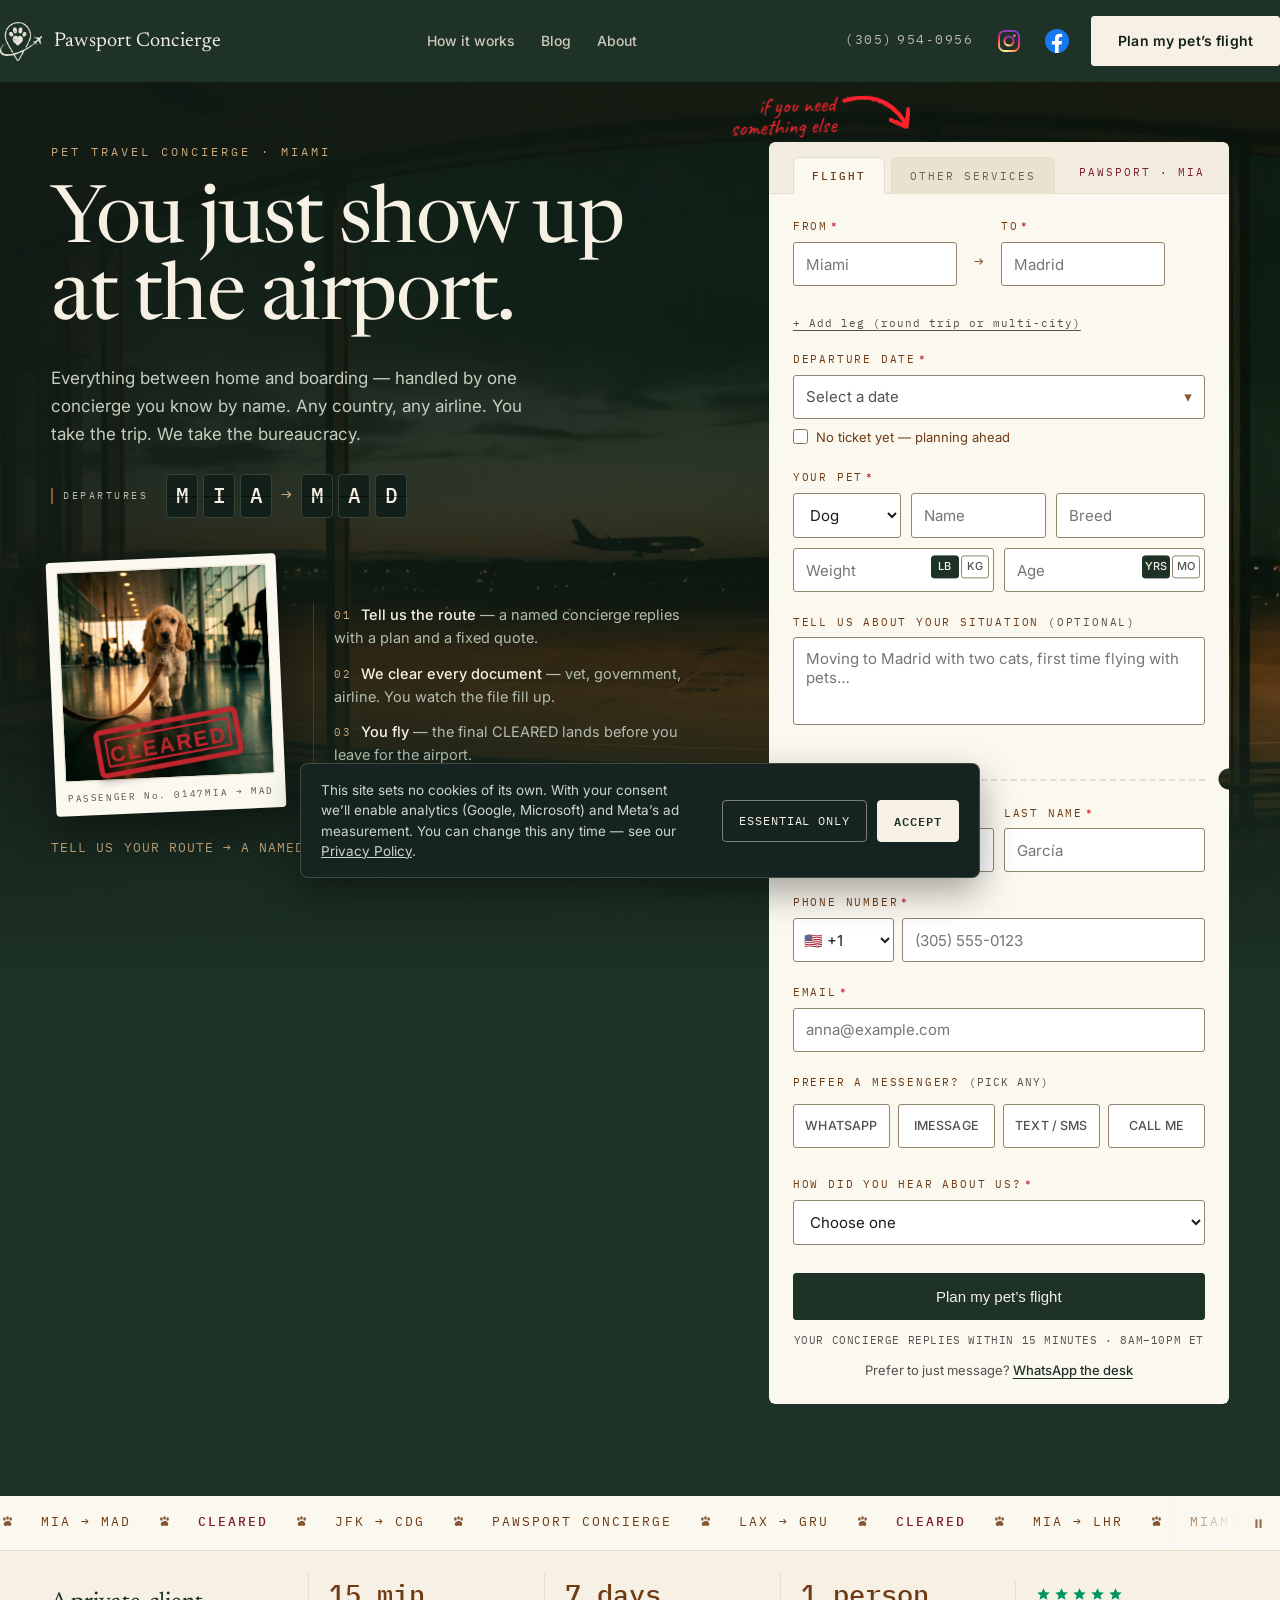
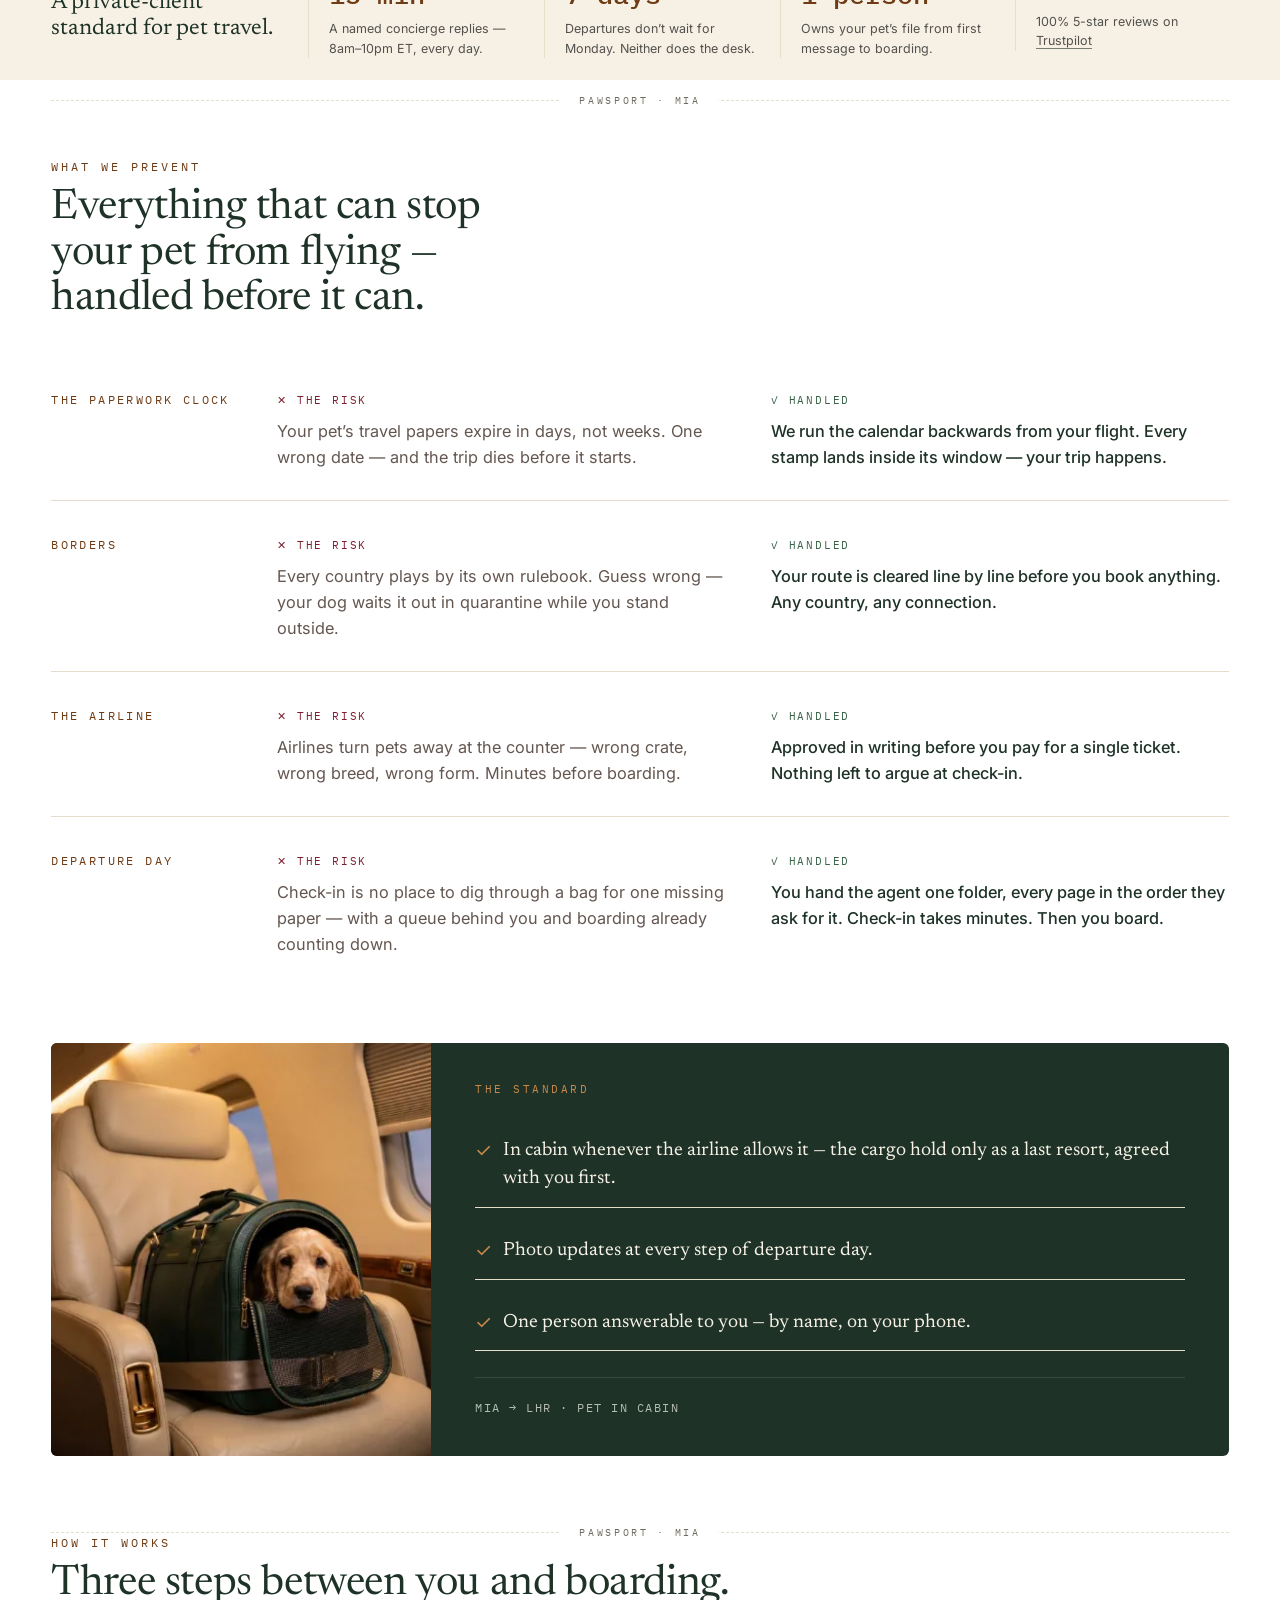
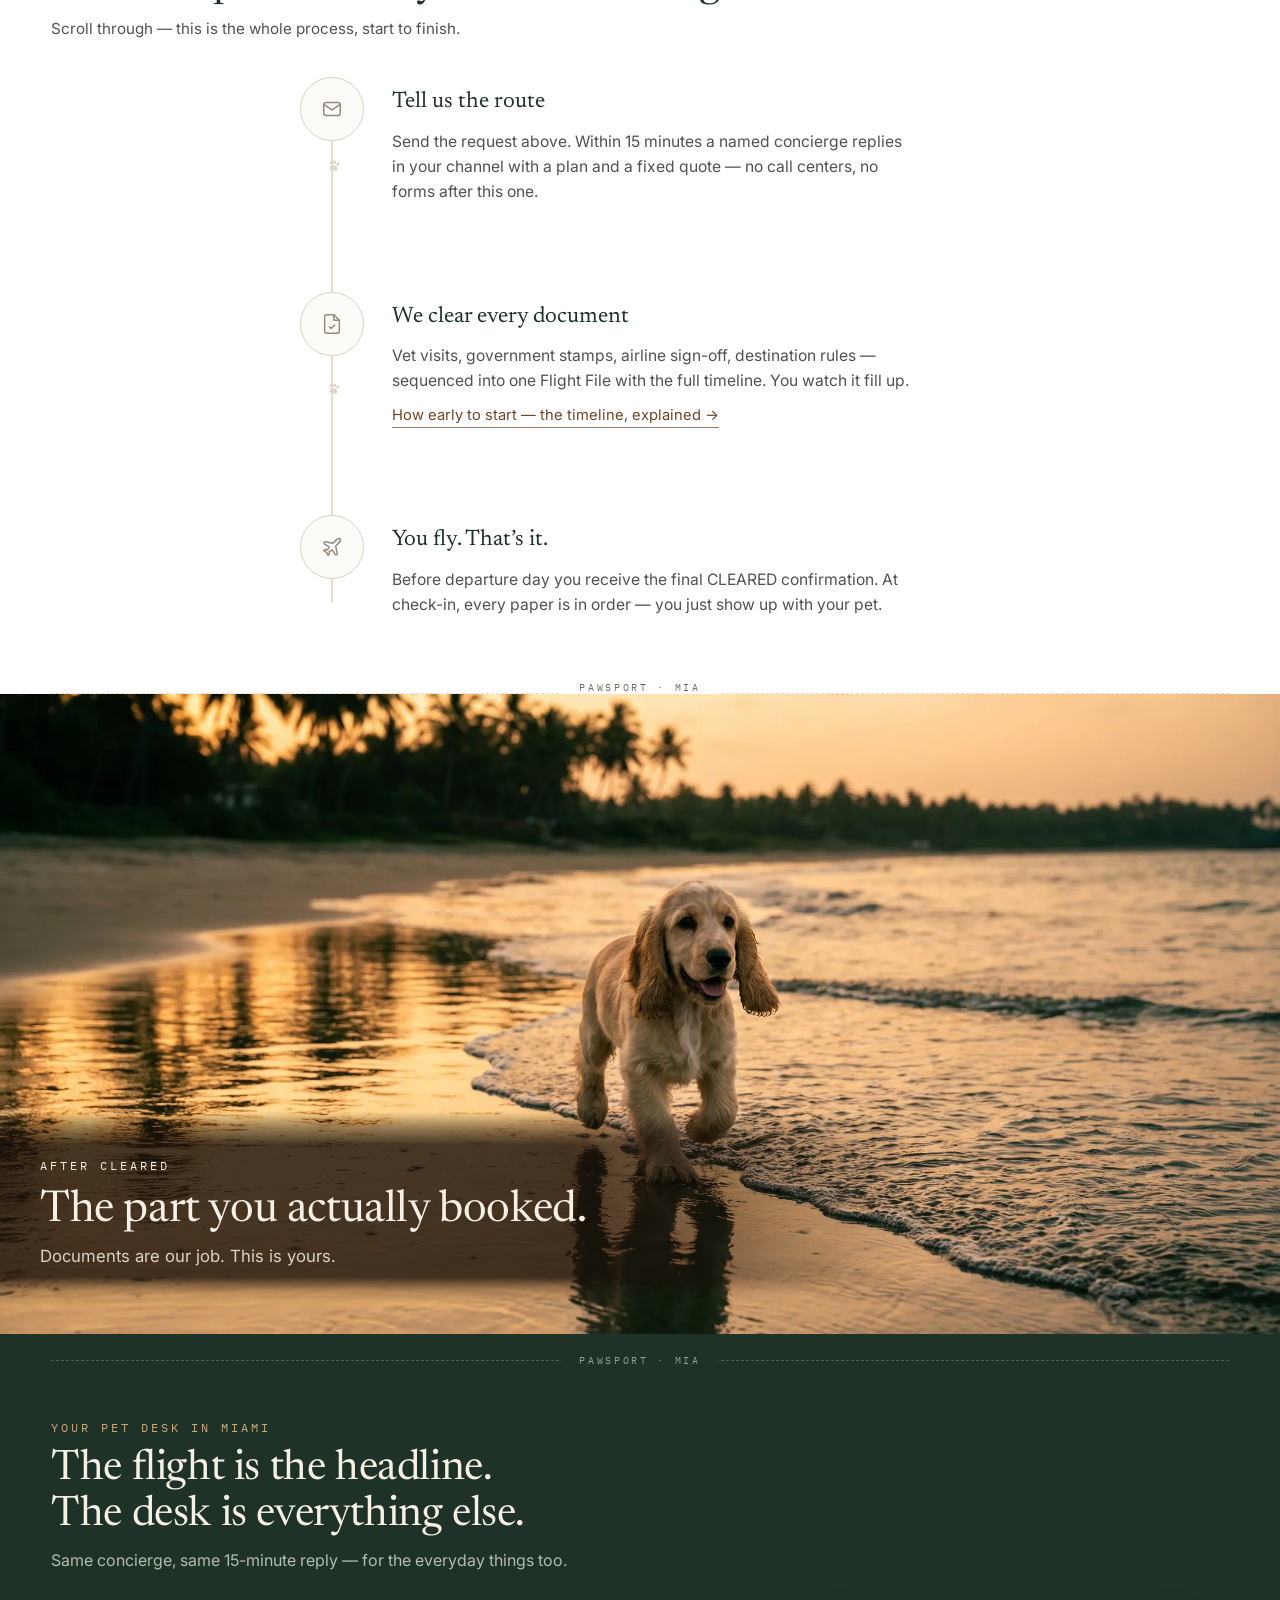
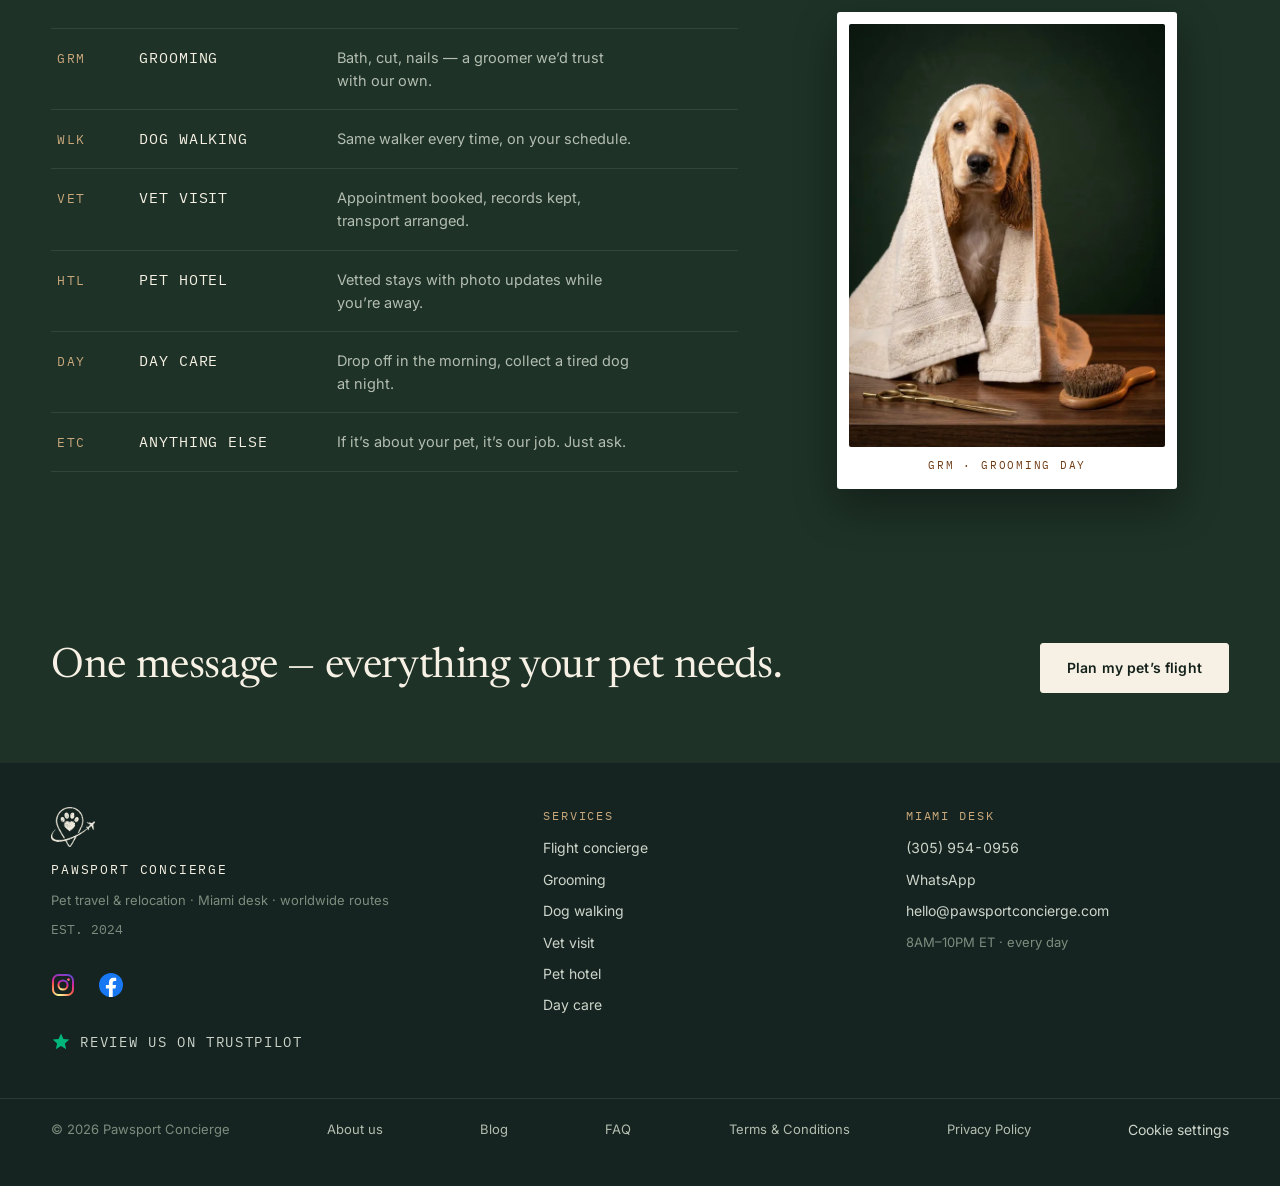
==== index.html @ e2ceda81 "Rename date to departure_date, pet name placeholder Leads v2: split pet fields, phone+country, heard" ====
<!DOCTYPE html>
<html lang="en">
<head>
<meta charset="UTF-8">
<meta name="viewport" content="width=device-width, initial-scale=1.0">
<!-- Рамка браузера под цвет шапки. Единый navy на всех страницах: замер
     показал, что верхняя строка пикселей у всех шести — #1E3227, даже на
     faq и terms с их отдельным CSS. Медиа-вариант для тёмной темы ОС не
     ставим: тёмной темы у сайта нет, страница в обеих одинаковая. -->
<meta name="theme-color" content="#1E3227">
<title>Pet Travel Concierge in Miami — Fly With Your Dog or Cat</title>
<meta name="description" content="Fly with your dog or cat from Miami to any country. Permits, vet papers and airline approval — handled by one named concierge who replies in 15 minutes.">
<link rel="canonical" href="https://www.pawsportconcierge.com/">

<!-- Open Graph / social sharing. Replace og:image with an absolute URL after hosting. -->
<meta property="og:type" content="website">
<meta property="og:url" content="https://www.pawsportconcierge.com/">
<meta property="og:title" content="Pawsport Concierge — You just show up at the airport.">
<meta property="og:description" content="Every document your pet needs to fly, handled by a named concierge. Miami-based, worldwide routes.">
<meta property="og:image" content="https://www.pawsportconcierge.com/assets/media/og-image.jpg">
<meta property="og:image:width" content="1200">
<meta property="og:image:height" content="630">
<meta property="og:image:alt" content="A dog waiting beside a suitcase in an airport terminal.">
<meta name="twitter:card" content="summary_large_image">

<link rel="icon" type="image/png" href="[data-uri]">

<!-- sameAs связывает соцпрофили с брендом для Google. Instagram + Facebook
     (страница создана 17.08, ссылка проверена — отвечает 200). Битую ссылку
     сюда не ставить: Google по sameAs ходит. -->
<script type="application/ld+json">
{
  "@context": "https://schema.org",
  "@type": "LocalBusiness",
  "@id": "https://www.pawsportconcierge.com/#business",
  "name": "Pawsport Concierge",
  "description": "Private pet travel concierge based in Miami. Full door-to-boarding management of pet flights — veterinary paperwork, government stamps, airline approval — plus everyday pet concierge services: grooming, dog walking, vet visits, pet hotel and day care. A named concierge replies within 15 minutes, 8am-10pm ET, every day.",
  "url": "https://www.pawsportconcierge.com",
  "telephone": "+1-305-954-0956",
  "email": "hello@pawsportconcierge.com",
  "address": {"@type": "PostalAddress", "addressLocality": "Miami", "addressRegion": "FL", "addressCountry": "US"},
  "areaServed": "Worldwide",
  "openingHours": "Mo-Su 08:00-22:00",
  "sameAs": ["https://www.instagram.com/pawsportconcierge/", "https://www.facebook.com/profile.php?id=61595442477528"],
  "slogan": "You just show up at the airport.",
  "knowsAbout": ["pet travel", "pet relocation", "flying with a dog", "flying with a cat", "pet health certificates", "airline pet policies", "international pet import rules"],
  "makesOffer": [
    {"@type": "Offer", "itemOffered": {"@type": "Service", "name": "Pet flight concierge", "description": "End-to-end management of a pet's flight: route clearance, veterinary appointments, government paperwork, airline approval in writing, departure-day support."}},
    {"@type": "Offer", "itemOffered": {"@type": "Service", "name": "Pet grooming coordination", "areaServed": "Miami, FL"}},
    {"@type": "Offer", "itemOffered": {"@type": "Service", "name": "Dog walking", "areaServed": "Miami, FL"}},
    {"@type": "Offer", "itemOffered": {"@type": "Service", "name": "Veterinary visit coordination", "areaServed": "Miami, FL"}},
    {"@type": "Offer", "itemOffered": {"@type": "Service", "name": "Pet hotel and day care placement", "areaServed": "Miami, FL"}}
  ]
}
</script>

<!-- Google Tag Manager: paste your container snippet here and set GTM_ID below.
<script>(function(w,d,s,l,i){...})(window,document,'script','dataLayer','GTM-XXXXXXX');</script>
-->
<script>window.dataLayer = window.dataLayer || [];</script>

<!-- LCP главной — фон .hero-bg. Без preload браузер узнаёт о нём только
     после разбора CSS. type="image/webp" гасит preload там, где webp не
     поддерживается: такие браузеры возьмут png/jpg из image-set. -->
<link rel="preload" as="image" type="image/webp"
      href="assets/media/hero-terminal-2600.webp" fetchpriority="high">
<link rel="preconnect" href="https://fonts.googleapis.com">
<link rel="preconnect" href="https://fonts.gstatic.com" crossorigin>
<link href="https://fonts.googleapis.com/css2?family=Newsreader:ital,opsz,wght@0,6..72,300;0,6..72,400;0,6..72,500;1,6..72,400&family=Inter:wght@400;500;600&family=IBM+Plex+Mono:wght@400;500&family=Caveat:wght@600&display=swap" rel="stylesheet">

<style>
:root{
  --navy:#1E3227; --navy-deep:#152420; --cream:#F6F1E4; --paper:#FBF8F0;
  --camel:#8C5A33; --camel-soft:#6F4527; --oxblood:#7D1D2E; --ink:#1C1C1C;
  --muted:#52514E; --line:#E4DECB; --navy-line:#33453B; --ok:#3B6D11;
  /* --line: декоративные разделители. --line-strong: границы контролов, 3.65:1 к белому
     и 3.40:1 к --paper (WCAG 1.4.11). */
  --line-strong:#8F8570;
  /* Trustpilot: фирменный #00B67A даёт на кремовом 2.34:1 — затемнён до 3.52:1 */
  --tp-green:#009262;
  /* фокус: камель на светлом (5.8:1), светлый камель на navy (6.1:1) */
  --focus:#8C5A33; --focus-on-dark:#C9A87C;
  /* высота мобильной панели .sticky-cta — куки-баннер поднимается над ней */
  --sticky-cta-h:70px;
  --serif:'Newsreader',Georgia,serif; --sans:'Inter',system-ui,sans-serif; --mono:'IBM Plex Mono',monospace;
}
*{margin:0;padding:0;box-sizing:border-box}
html{scroll-behavior:smooth}
@media (prefers-reduced-motion:reduce){html{scroll-behavior:auto}}
body{font-family:var(--sans);color:var(--ink);background:var(--cream);font-size:16px;line-height:1.6}
img{max-width:100%}
a{color:inherit}
:focus-visible{outline:2px solid var(--focus);outline-offset:3px;border-radius:2px}
/* на тёмных поверхностях кольцо светлее — иначе камель к navy даёт 2.3:1 */
header :focus-visible,.hero :focus-visible,.cta-band :focus-visible,.svcdesk :focus-visible,
.arrival-section :focus-visible,footer :focus-visible,.cookies :focus-visible,
.sticky-cta :focus-visible,.wa-float:focus-visible{outline-color:var(--focus-on-dark)}
/* форма лежит на светлой бумаге внутри тёмного hero — возвращаем тёмное кольцо */
.file :focus-visible{outline-color:var(--focus)}

/* skip-link */
.skip{position:absolute;left:-9999px;top:0;z-index:200;background:var(--cream);color:#14211B;
  font-family:var(--mono);font-size:12px;letter-spacing:1.6px;text-transform:uppercase;
  padding:12px 20px;min-height:44px;display:flex;align-items:center;border-radius:0 0 4px 0;text-decoration:none}
.skip:focus{left:0}
.sr-only{position:absolute;width:1px;height:1px;padding:0;margin:-1px;overflow:hidden;clip:rect(0,0,0,0);white-space:nowrap;border:0}
.wrap{max-width:1460px;margin:0 auto;padding:0 clamp(24px,4vw,64px)}
.mono{font-family:var(--mono)}

/* ---------- header ---------- */
header{background:var(--navy);color:var(--cream)}
.nav{display:flex;align-items:center;justify-content:space-between;padding:16px 0;gap:16px}
.brand{display:flex;align-items:center;gap:12px;text-decoration:none}
.brand svg{flex:none}
.brand-name{font-family:var(--serif);font-size:20px;letter-spacing:.2px}
.desk{display:flex;align-items:center;gap:8px;font-family:var(--mono);font-size:10.5px;letter-spacing:1.6px;color:#B3BDB0}
/* два прохода = 4 с: под 5-секундный порог 2.2.2, механизм паузы не нужен */
.desk-dot{width:7px;height:7px;border-radius:50%;background:#7BAE5C;animation:pulse 2s ease-in-out 2 both}
@keyframes pulse{0%,100%{opacity:1}50%{opacity:.35}}
@media (prefers-reduced-motion:reduce){.desk-dot{animation:none}}
.nav-right{display:flex;align-items:center;gap:20px}
.btn{display:inline-block;font-family:var(--sans);font-weight:600;font-size:14px;letter-spacing:.01em;padding:13px 26px;border-radius:3px;border:1px solid var(--cream);color:#14211B;background:var(--cream);text-decoration:none;cursor:pointer;transition:background .18s,color .18s,transform .18s}
/* одно правило на состояние: раньше вторая декларация затирала первую и ghost-кнопка
   на ховере давала тёмный текст на navy ≈1.5:1 */
.btn:hover{background:var(--camel-soft);color:var(--cream);border-color:var(--camel-soft);transform:translateY(-1px)}
.btn-ghost{background:transparent;color:var(--cream);border-color:rgba(246,241,228,.4)}
.btn-ghost:hover{background:var(--cream);color:#14211B;border-color:var(--cream);transform:translateY(-1px)}

/* ---------- hero ---------- */
.hero{background:var(--navy);color:var(--cream);padding:60px 0 92px;position:relative;overflow:hidden}
.hero-grid{display:grid;grid-template-columns:1fr 460px;gap:60px;align-items:start}

/* ---- подложка hero ----
   Фото вынесено в отдельный абсолютный слой, высота которого берётся от ВЬЮПОРТА,
   а не от высоты секции. Пока форма растёт (новый отрезок маршрута, сообщения об
   ошибках), высота .hero меняется — но .hero-bg не меняется, поэтому cover
   пересчитывать нечего и кадр фото стоит намертво.
   background-attachment:fixed сознательно НЕ используем: iOS его игнорирует и
   рвёт cover. Здесь обычный слой в потоке прокрутки — ведёт себя как раньше.
   svh (малый вьюпорт) вместо vh: на iOS высота не скачет при показе/скрытии
   адресной строки. Старым браузерам достаётся vh — тоже не зависит от контента.
   Низ растворяется маской в navy, поэтому «лишняя» высота секции незаметна. */
.hero-bg{
  position:absolute;top:0;left:0;right:0;
  height:100vh;
  height:100svh;
  background:linear-gradient(100deg, rgba(17,28,22,.93) 0%, rgba(17,28,22,.72) 46%, rgba(17,28,22,.42) 100%),
             url("assets/media/hero-terminal.jpg") center 62%/cover no-repeat;
  /* WebP тем, кто умеет: 80 KB против 286 KB. Объявлено отдельным
     background-image ПОСЛЕ шорткода — при незнакомом image-set падает
     только эта строка, фон остаётся. */
  background-image:linear-gradient(100deg, rgba(17,28,22,.93) 0%, rgba(17,28,22,.72) 46%, rgba(17,28,22,.42) 100%),
             image-set(url("assets/media/hero-terminal-2600.webp") type("image/webp"),
                       url("assets/media/hero-terminal.jpg") type("image/jpeg"));
  -webkit-mask-image:linear-gradient(to bottom,#000 64%,transparent 100%);
  mask-image:linear-gradient(to bottom,#000 64%,transparent 100%);
  pointer-events:none;z-index:0}
.hero>.wrap{position:relative;z-index:1}
@media (max-width:640px){
  .hero-bg{background-position:center 30%;
    -webkit-mask-image:linear-gradient(to bottom,#000 55%,transparent 100%);
    mask-image:linear-gradient(to bottom,#000 55%,transparent 100%)}
}

/* камель --camel на navy даёт 2.35:1 — берём светлый камель (6.09:1), WCAG 1.4.3 */
.eyebrow{font-family:var(--mono);font-size:12px;letter-spacing:3px;color:#C9A87C;text-transform:uppercase;margin-bottom:24px}
h1{font-family:var(--serif);font-weight:400;font-size:clamp(46px,6.2vw,84px);line-height:.97;letter-spacing:-1.5px;max-width:13ch}
.hero p.lead{margin-top:24px;font-size:17px;line-height:1.65;color:#C6CEC0;max-width:46ch}
.route-pills{margin-top:26px;display:flex;flex-wrap:wrap;gap:8px}
.route-pills span{font-family:var(--mono);font-size:11.5px;letter-spacing:1px;color:#B3BDB0;border:1px solid var(--navy-line);border-radius:999px;padding:7px 14px}
.hero-lower{margin-top:40px;display:grid;grid-template-columns:230px 1fr;gap:32px;align-items:center}
.hero-points{display:flex;flex-direction:column;gap:12px;border-left:1px solid var(--navy-line);padding-left:20px}
.hero-points div{font-size:14.5px;color:#B3BDB0}
.hero-points strong{color:var(--cream);font-weight:500}
.passport{background:var(--paper);border-radius:4px;padding:10px 10px 0;transform:rotate(-2.5deg);box-shadow:0 18px 44px rgba(0,0,0,.4);position:relative;width:230px}
.passport img:not(.mini-stamp){display:block;width:100%;height:210px;object-fit:cover;border-radius:2px;border:1px solid var(--line)}
.passport .mini-stamp{border:none;background:none}
.passport figcaption{font-family:var(--mono);font-size:9.5px;letter-spacing:1.6px;color:var(--muted);padding:9px 2px 10px;display:flex;justify-content:space-between}
.passport .mini-stamp{position:absolute;top:-22px;right:-22px;transform:rotate(10deg);width:84px;height:84px}
.hero-stamp{position:absolute;left:-60px;bottom:-90px;opacity:.07;pointer-events:none}

/* ---------- flight file form ---------- */
.file{background:var(--paper);color:var(--ink);border-radius:6px;box-shadow:0 24px 60px rgba(0,0,0,.35);position:relative}
.file-head{display:flex;justify-content:space-between;align-items:center;padding:16px 24px;border-bottom:1px solid var(--line)}
.file-head span{font-family:var(--mono);font-size:11px;letter-spacing:2px;color:#6E3B14}
.file-head b{font-family:var(--mono);font-size:11px;letter-spacing:2px;color:var(--oxblood);font-weight:500}
.file-body{padding:24px}
.perf{border-top:2px dashed var(--line);position:relative;margin:0 24px}
label,.field-label{display:block;font-family:var(--mono);font-size:10.5px;letter-spacing:1.8px;color:#6E3B14;text-transform:uppercase;margin-bottom:6px}
#channel-label{margin-bottom:calc(6px + 0.2cm)}
/* 22px — постоянный жёлоб под полем под абсолютно спозиционированный .err-msg
   (12px/1.3 + 3px отступ ≈ 19px). Резервируется один раз при загрузке. */
.field{margin-bottom:22px;position:relative}
input[type=text],input[type=tel],input[type=email],input[type=date],select,textarea{
  width:100%;font-family:var(--sans);font-size:15px;color:var(--ink);
  padding:11px 12px;min-height:44px;border:1px solid var(--line-strong);border-radius:3px;background:#fff;transition:border-color .15s}
input:focus,select:focus,textarea:focus{border-color:var(--camel)}
input:focus-visible,select:focus-visible,textarea:focus-visible{outline:2px solid var(--focus);outline-offset:2px}
textarea{resize:none;height:88px;overflow-y:auto}
.row{display:grid;grid-template-columns:1fr 28px 1fr;gap:8px;align-items:end}
.row .arrow{font-family:var(--mono);text-align:center;padding-bottom:12px;color:var(--camel);font-size:16px}
/* было 1.1fr 1.2fr .8fr: третья ячейка (вес) несёт плитки lb|kg внутри поля,
   ей нужно место под цифры и под целый placeholder «Weight» (замер: test-form-fields.py) */
.row3{display:grid;grid-template-columns:.95fr 1fr 1.15fr;gap:10px}
/* поля отрезка маршрута идут с inline margin:0, поэтому жёлоб под их ошибки
   резервирует сам .leg (padding не ломает align-items:end у кнопки удаления) */
.leg{display:grid;grid-template-columns:1fr auto;gap:8px;align-items:end;padding-bottom:23px}
.leg + .leg{margin-top:0}
.remove-leg{background:none;border:1px solid var(--line-strong);border-radius:3px;width:32px;height:41px;cursor:pointer;color:var(--muted);font-size:15px;line-height:1}
.remove-leg:hover{border-color:var(--oxblood);color:var(--oxblood)}
.leg:first-child .remove-leg{visibility:hidden}
.add-leg{display:inline-block;margin-top:0;font-family:var(--mono);font-size:11px;letter-spacing:1px;color:var(--muted);background:none;border:none;cursor:pointer;padding:0;text-decoration:underline;text-underline-offset:3px}
.add-leg:hover{color:var(--navy)}
.date-btn{width:100%;text-align:left;font-family:var(--sans);font-size:15px;color:var(--muted);padding:11px 12px;min-height:44px;border:1px solid var(--line-strong);border-radius:3px;background:#fff;cursor:pointer;position:relative;transition:border-color .15s}
.date-btn::after{content:"\25BE";position:absolute;right:12px;color:var(--camel)}
.date-btn.set{color:var(--ink)}
.date-btn:hover{border-color:var(--camel)}
.date-btn:focus-visible{border-color:var(--camel);outline:2px solid var(--focus);outline-offset:2px}
.date-btn:disabled{opacity:.5;cursor:default}
.cal{display:none;position:absolute;z-index:20;top:calc(100% + 6px);left:0;width:280px;background:var(--paper);border:1px solid var(--line);border-radius:6px;box-shadow:0 16px 40px rgba(0,0,0,.18);padding:14px}
.cal.open{display:block}
.cal-head{display:flex;justify-content:space-between;align-items:center;margin-bottom:10px}
.cal-title{font-family:var(--serif);font-size:16px;color:var(--navy)}
.cal-nav{background:none;border:1px solid var(--line-strong);border-radius:3px;width:28px;height:28px;cursor:pointer;color:var(--navy);font-size:14px}
.cal-nav:hover{border-color:var(--camel)}
.cal-grid{display:grid;grid-template-columns:repeat(7,1fr);gap:2px;text-align:center}
.cal-dow{font-family:var(--mono);font-size:9px;letter-spacing:1px;color:var(--muted);padding:4px 0}
.cal-day{border:none;background:none;font-family:var(--sans);font-size:13px;color:var(--ink);padding:7px 0;border-radius:3px;cursor:pointer}
.cal-day:hover:not(:disabled){background:var(--cream)}
.cal-day:disabled{color:#C9C2B2;cursor:default}
.cal-day.today{box-shadow:inset 0 0 0 1px var(--camel)}
.cal-day.sel{background:var(--navy);color:var(--cream)}
.check{display:flex;align-items:center;gap:8px;margin-top:8px;font-size:13px;color:var(--muted)}
.check input{width:15px;height:15px;accent-color:var(--navy)}
.channels{display:grid;grid-template-columns:repeat(4,1fr);gap:8px}
.chan{position:relative;display:block;cursor:pointer}
.chan input{position:absolute;opacity:0;width:1px;height:1px}
.chan .tile{border:1px solid var(--line-strong);border-radius:3px;background:#fff;padding:10px 4px;text-align:center;font-size:13px;font-weight:500;transition:border-color .15s,background-color .15s,color .15s;color:var(--muted)}
.chan:hover .tile{border-color:var(--camel)}
.chan input:checked + .tile{border-color:var(--navy);background:var(--navy);color:var(--cream)}
.chan input:focus-visible + .tile{outline:2px solid var(--focus);outline-offset:2px}
/* ── вес: число, единицы lb|kg — радио-плитки .chan внутри поля справа.
   Плитки 28px + зазор 2px + отступ 5px = 63px; padding-right поля 66px,
   чтобы placeholder «Weight» (≈52px при 15px Inter) не обрезался. ── */
.unit-field{position:relative}
.unit-field input{padding-right:66px}
.unit-toggle{position:absolute;top:50%;right:5px;transform:translateY(-50%);display:flex;gap:2px}
.unit-toggle .chan .tile{padding:4px 0;width:28px;font-size:11px;line-height:1.2;letter-spacing:0}
/* ── блок «Your pet» — две строки: ≥652px [тип | имя | порода] и [вес | возраст]
   (во вкладке Other services — [город | возраст]); ≤651px порода уходит на свою
   строку: [тип | имя], [порода], [вес | возраст]. Замер: test-form-fields.py ── */
.pet-row{display:grid;gap:10px}
.pet-row-a{grid-template-columns:.8fr 1fr 1.1fr}
.pet-row-b{grid-template-columns:1fr 1fr;margin-top:10px}
@media (max-width:651px){
  .pet-row-a{grid-template-columns:1fr 1fr}
  .pet-row-a .pet-breed{grid-column:1/-1}
}
/* уже 360px ячейка веса (≈124px) не вмещает «Weight» рядом с плитками — отдаём ей больше */
@media (max-width:359px){ .pet-row-b{grid-template-columns:1.1fr .9fr} }
/* ── телефон: своя строка во всю ширину под именем. Селект кода страны
   (флаг + код) компактный — ширину задаёт самая длинная опция («+1 876»),
   padding минимальный; min-width:0 у номера, чтобы грид не раздувался. ── */
.phone-row{display:grid;grid-template-columns:auto minmax(0,1fr);gap:8px}
/* height:44 — min-height у селекта даёт 45px из-за эмодзи-флага, а грид
   растягивает по нему и номер; фиксируем высоту поля */
.phone-row select{width:auto;height:44px;padding-left:6px;padding-right:2px}
.phone-row input{min-width:0}
/* Сообщение об ошибке выводится в жёлоб под полем и НЕ участвует в потоке:
   его появление больше не меняет высоту формы, поэтому кнопка Submit не уезжает
   из-под курсора, hero не растёт и фон hero не перекадрируется. */
/* было inline opacity:.55/.6 — оно роняло подписи до 2.81 и 3.15:1 (нужно 4.5).
   Прозрачность убрана, приглушённость даёт сам --muted (7.48:1 на бумаге). */
.hint-soft{color:var(--muted)}
.err-msg{position:absolute;top:100%;left:0;right:0;margin-top:3px;display:none;
  font-family:var(--sans);font-size:12px;line-height:1.3;color:var(--oxblood);
  text-transform:none;letter-spacing:0}
.field.has-error .err-msg{display:block}
.field.has-error input,.field.has-error select,.field.has-error textarea{border-color:var(--oxblood)}
.submit{width:100%;margin-top:6px;background:var(--navy);border:1px solid var(--navy);color:var(--cream);font-size:15px;font-weight:500;padding:14px;border-radius:3px;cursor:pointer;transition:background .15s}
.submit:hover{background:var(--navy-deep)}
.submit:disabled{opacity:.7;cursor:wait}
/* ── reduced-motion для кнопок ────────────────────────────────────────────
   Инлайновая копия .btn в v4 своего правила никогда не имела (в pages.css оно
   было, здесь нет), у .submit его не было нигде. Обе поднимаются на 1px на
   ховере — движение реальное.
   БЛОК ДОЛЖЕН СТОЯТЬ ЗДЕСЬ, ПОСЛЕ .submit. Сначала я поставил его рядом с .btn
   (строка ~124) — и .submit{transition:.15s}, объявленная ниже, перебила его
   по порядку при равной специфичности: замер показал 0.15s вместо 0s. */
@media(prefers-reduced-motion:reduce){
  .btn,.submit{transition:none}
  .btn:hover,.btn-ghost:hover,.submit:hover{transform:none}}
.promise{margin-top:12px;text-align:center;font-family:var(--mono);font-size:11px;letter-spacing:.6px;color:var(--muted)}
.alt-channel{margin-top:10px;text-align:center;font-size:13px;color:var(--muted)}
.alt-channel a{color:var(--navy);font-weight:500;text-decoration:underline;text-underline-offset:3px}
.form-fail{display:none;margin-top:12px;padding:12px;border:1px solid var(--oxblood);border-radius:3px;font-size:13px;color:var(--oxblood);background:#fff}

/* cleared overlay + receipt */
.cleared{position:absolute;inset:0;background:rgba(251,248,242,.97);border-radius:6px;display:none;flex-direction:column;align-items:center;justify-content:center;text-align:center;padding:28px;z-index:5;overflow:auto}
.cleared.show{display:flex}
.stamp-cleared{transform:rotate(-8deg);border:3px solid var(--oxblood);color:var(--oxblood);font-family:var(--mono);font-weight:500;font-size:24px;letter-spacing:6px;padding:9px 24px;margin-bottom:20px;animation:slam .35s cubic-bezier(.2,1.6,.4,1)}
@keyframes slam{0%{transform:rotate(-8deg) scale(2.4);opacity:0}100%{transform:rotate(-8deg) scale(1);opacity:1}}
@media (prefers-reduced-motion:reduce){.stamp-cleared{animation:none}}
.cleared h3{font-family:var(--serif);font-weight:400;font-size:23px;color:var(--navy);margin-bottom:14px}
.receipt{width:100%;max-width:340px;text-align:left;border-top:1px solid var(--line);margin-bottom:14px}
.receipt div{display:flex;justify-content:space-between;gap:14px;padding:8px 0;border-bottom:1px solid var(--line);font-size:13px}
.receipt span{font-family:var(--mono);font-size:10.5px;letter-spacing:1.2px;color:var(--muted);text-transform:uppercase;padding-top:2px}
.receipt b{font-weight:500;color:var(--navy);text-align:right;max-width:60%}
.cleared p{font-size:13px;color:var(--muted);max-width:36ch}

/* ---------- trust strip ---------- */
.trust{border-bottom:1px solid var(--line);padding:22px 0;background:var(--cream)}
.trust-grid{display:grid;grid-template-columns:1.1fr repeat(4,1fr);gap:22px;align-items:center}
.trust-intro{font-family:var(--serif);font-size:23px;line-height:1.1;color:var(--navy)}
.trust-item{padding-left:20px;border-left:1px solid var(--line);font-size:12.5px;line-height:1.55;color:var(--muted)}
.trust-item strong{display:block;color:var(--navy);font-size:13.5px;font-weight:500;margin-bottom:3px}
/* ── TRUSTPILOT · пятый элемент полосы доверия ────────────────────────────
   Показываем ФАКТ (все отзывы пятизвёздочные), а не TrustScore: на выборке
   в 5 отзывов он сглажен до 4.1, и цифра сработала бы против нас.
   Зелёный НЕ фирменный #00B67A: на кремовом он даёт 2.34:1 при норме 3:1
   для графики (WCAG 1.4.11). --tp-green — тот же тон (H 160°, S 100%),
   яркость 80% от фирменной: 3.52:1 на кремовом, 3.97:1 на белом.
   Виджеты и скрипты Trustpilot по-прежнему не подключаем — звезда инлайн. */
.tp-trust{text-decoration:none;color:var(--muted);transition:color .18s}
.trust-item.tp-trust .tp-trust-stars{display:flex;align-items:center;gap:3px;
  height:1.7rem;margin-bottom:4px}
.trust-item.tp-trust .tp-trust-stars svg{width:clamp(15px,1.15vw,17px);
  height:clamp(15px,1.15vw,17px);flex:none;display:block}
.tp-trust .tp-word{border-bottom:1px solid rgba(30,50,39,.6);
  transition:border-color .18s}
.tp-trust:hover{color:var(--navy)}
.tp-trust:hover .tp-word{border-bottom-color:var(--navy)}
.tp-trust:focus-visible{outline:2px solid var(--focus);outline-offset:4px;
  border-radius:3px}
@media(prefers-reduced-motion:reduce){.tp-trust,.tp-trust .tp-word{transition:none}}

/* ---------- sections ---------- */
section{padding:56px 0}
.kicker{font-family:var(--mono);font-size:12px;letter-spacing:3px;color:#6E3B14;text-transform:uppercase}
h2{font-family:var(--serif);font-weight:400;font-size:clamp(30px,3.6vw,42px);color:var(--navy);margin-top:10px;letter-spacing:-.4px;line-height:1.08}
.scope-grid{display:grid;grid-template-columns:1fr 1fr;gap:48px;align-items:start}
.scope ul{list-style:none;margin-top:24px}
.scope li{padding:14px 0;border-bottom:1px solid var(--line);font-size:15px;display:flex;gap:14px}
.scope li b{font-weight:500;color:var(--navy);min-width:180px}
.scope li span{color:var(--muted);font-size:14px}
.quotecard{background:var(--navy);color:var(--cream);border-radius:6px;padding:36px 34px;overflow:hidden}
.quotecard .photo{margin:-36px -34px 26px;height:150px}
.quotecard .photo img{width:100%;height:100%;object-fit:cover;display:block;opacity:.85}
.quotecard p{font-family:var(--serif);font-size:22px;line-height:1.45;font-style:italic}
.quotecard cite{display:block;margin-top:18px;font-family:var(--mono);font-style:normal;font-size:11px;letter-spacing:2px;color:var(--camel)}
.quotecard .route{margin-top:28px;padding-top:22px;border-top:1px solid var(--navy-line);font-family:var(--mono);font-size:12px;letter-spacing:1.5px;color:#B3BDB0}

/* fit section */
.fit{padding-top:0}
.fit-grid{display:grid;grid-template-columns:1fr 1fr;gap:48px;align-items:start}
.fit-copy{margin-top:18px;color:var(--muted);line-height:1.7;max-width:48ch}
.fit-list{border-top:1px solid var(--line)}
.fit-item{padding:20px 0;border-bottom:1px solid var(--line)}
.fit-item strong{display:block;font-family:var(--serif);font-weight:400;font-size:21px;color:var(--navy);margin-bottom:4px}
.fit-item p{color:var(--muted);font-size:14px}

/* steps */
.how{padding-top:0}
.steps{margin-top:40px;display:grid;grid-template-columns:repeat(3,1fr);border:1px solid var(--line);border-radius:6px;overflow:hidden;background:var(--paper)}
.step{padding:30px 28px;border-right:1px solid var(--line)}
.step:last-child{border-right:none}
.step .tag{font-family:var(--mono);font-size:11px;letter-spacing:2px;color:#6E3B14}
.step h3{font-family:var(--serif);font-weight:400;font-size:21px;color:var(--navy);margin:12px 0 10px}
.step p{font-size:14.5px;color:var(--muted)}

/* bottom cta */
.cta-band{background:var(--navy);color:var(--cream);padding:70px 0}
.cta-band .inner{display:flex;align-items:center;justify-content:space-between;gap:28px;flex-wrap:wrap}
.cta-band h2{color:var(--cream);margin:0}
.cta-band .actions{display:flex;gap:12px;flex-wrap:wrap}

/* footer */
footer{background:var(--navy-deep);color:#B3BDB0;padding:44px 0}
.foot{display:flex;justify-content:space-between;align-items:center;gap:24px;flex-wrap:wrap}
.foot .mono{font-size:11px;letter-spacing:2px}
.foot a{text-decoration:none}
.foot a:hover{color:var(--cream)}

/* sticky mobile cta */
.sticky-cta{position:fixed;left:0;right:0;bottom:0;z-index:50;display:none;gap:10px;padding:10px 14px calc(10px + env(safe-area-inset-bottom));background:var(--navy);box-shadow:0 -8px 24px rgba(0,0,0,.25)}
.sticky-cta a{flex:1;text-align:center}
.sticky-cta.visible{display:flex}

@media (max-width:920px){
  .hero-grid{grid-template-columns:1fr;gap:44px}
  .hero-lower{grid-template-columns:1fr;gap:36px}
  .passport{margin:0 auto}
  .trust-grid{grid-template-columns:1fr 1fr}
  .trust-intro{grid-column:1/-1}
  .trust-item.tp-trust .tp-trust-stars svg{width:16px;height:16px}
  .scope-grid,.fit-grid{grid-template-columns:1fr}
  .steps{grid-template-columns:1fr}
  .step{border-right:none;border-bottom:1px solid var(--line)}
  .step:last-child{border-bottom:none}
  .row3{grid-template-columns:1fr}
  .channels{grid-template-columns:repeat(2,1fr)}
  .desk{display:none}
  .nav-right .btn-ghost{display:none}
}
@media (max-width:640px){
  .trust-grid{grid-template-columns:1fr}
  .trust-item{padding-left:0;border-left:none;border-top:1px solid var(--line);padding-top:14px}
}

/* --- split-flap табло маршрутов --- */
.flapboard{margin-top:26px;display:flex;align-items:center;gap:18px;flex-wrap:wrap}
.flap-label{font-family:var(--mono);font-size:10px;letter-spacing:2.5px;color:#B3BDB0;border-left:2px solid #8C5A33;padding-left:10px}
.flap-cells{display:inline-flex;gap:5px;align-items:center}
.flap{width:32px;height:44px;background:#131F19;border:1px solid #33453B;border-radius:4px;display:inline-flex;align-items:center;justify-content:center;font-family:var(--mono);font-size:21px;font-weight:500;color:#F6F1E4;position:relative;overflow:hidden;transition:color .12s}
.flap::after{content:"";position:absolute;left:0;right:0;top:50%;height:1px;background:rgba(0,0,0,.5)}
.flap.spin{color:#7d8f83}
.flap-arrow{font-family:var(--mono);font-size:18px;color:#C9A87C;padding:0 4px}
@media (max-width:480px){.flap{width:26px;height:38px;font-size:17px}}

/* --- Arrival: полноширинная награда --- */
.arrival-section{position:relative;overflow:hidden;min-height:clamp(380px,55vw,640px)}
.arrival-section > picture{position:absolute;inset:0;display:block}
.arrival-section > picture > img,.arrival-section > img{display:block;width:100%;height:100%;object-fit:cover}
.arrival-overlay{position:absolute;inset:0;display:flex;align-items:flex-end;padding-bottom:64px;background:none}
.wrap-arr{max-width:1440px;margin:0 auto;padding:0 40px;width:100%}
/* opacity:.85 гасила кикер до 3.55:1 на десктопе и 1.89:1 на мобильной */
.kicker-arr{font-family:var(--mono);font-size:12px;letter-spacing:3px;color:#F6F1E4}
.arrival-title{color:#F6F1E4;margin-top:10px;font-size:clamp(30px,3.6vw,44px)}
.arrival-sub{color:#F6F1E4;opacity:.85;font-size:1.05rem;margin-top:8px;max-width:40ch}
/* На мобильной секция 380px вместо 640px, и десктопный градиент не успевает
   набрать плотность под текстом: кикер падал до 1.89:1, заголовок до 2.46:1.
   Здесь ступени сдвинуты вверх — затемняется ровно та полоса, где лежит текст,
   верх кадра (закат) остаётся нетронутым. */
@media(max-width:768px){.wrap-arr{padding:0 20px}
  .arrival-overlay{padding-bottom:44px;background:none}}

/* --- бегущая лента-разделитель --- */
/* WCAG 2.2.2 (уровень A): у содержимого, которое движется дольше 5 секунд,
   должен быть механизм паузы. :hover им не является — с клавиатуры ленту было
   не остановить. Отсюда кнопка .ticker-toggle справа и класс .is-paused.
   Полоса разделена на .ticker (фон, рамка, позиционирование кнопки) и
   .ticker-view (обрезка и сама прокрутка): aria-hidden теперь висит на view,
   иначе кнопка попала бы в скрытое поддерево и стала бы фокусируемой,
   но невидимой для скринридера. */
.ticker{position:relative;background:var(--paper);border-bottom:1px solid var(--line);padding:14px 0}
.ticker-view{overflow:hidden;white-space:nowrap}
.ticker-track{display:inline-flex;gap:0;animation:tick 46s linear infinite;will-change:transform}
.ticker:hover .ticker-track{animation-play-state:paused}
.ticker-track.is-paused{animation-play-state:paused}
/* растворение под кнопкой шире самой кнопки, иначе строка обрывается резко */
.ticker::after{content:"";position:absolute;right:0;top:0;bottom:0;width:118px;pointer-events:none;
  background:linear-gradient(to right,rgba(251,248,240,0) 0%,var(--paper) 62%)}
.ticker-toggle{position:absolute;right:0;top:0;bottom:0;z-index:1;width:44px;min-height:44px;
  display:flex;align-items:center;justify-content:center;padding:0;border:0;cursor:pointer;
  color:#6E3B14;background:none}
.ticker-toggle svg{fill:currentColor;opacity:.72;transition:opacity .18s}
.ticker-toggle:hover svg,.ticker-toggle:focus-visible svg{opacity:1}
.ticker-toggle:hover{color:var(--oxblood)}
/* при системном «меньше движения» лента и так стоит — кнопка была бы ложью */
@media(prefers-reduced-motion:reduce){.ticker-toggle{display:none}}
.ticker-item{display:inline-flex;align-items:center;gap:26px;padding-right:26px;font-family:var(--mono);font-size:12.5px;letter-spacing:2px;color:#6E3B14}
.ticker-item .paw{width:15px;height:15px;flex:none;opacity:.85}
.ticker-item .clr{color:var(--oxblood);font-weight:500}
@keyframes tick{from{transform:translateX(0)}to{transform:translateX(-50%)}}
@media(prefers-reduced-motion:reduce){.ticker-track{animation:none}}
/* --- ступенчатое появление буллетов --- */
.trust-item.reveal{transition-delay:var(--d,0s)}

/* --- движок появления при скролле --- */
.reveal{opacity:0;transform:translateY(34px);transition:opacity .7s cubic-bezier(.16,1,.3,1),transform .7s cubic-bezier(.16,1,.3,1);transition-delay:var(--d,0s)}
.reveal.active{opacity:1;transform:none}
@media(prefers-reduced-motion:reduce){.reveal{opacity:1;transform:none;transition:none}}


/* --- скролл-таймлайн (механика как в записи) --- */
.tlx-sub{color:var(--muted);font-size:.95rem;margin-top:10px}
.tlx{max-width:680px;margin:36px auto 0;position:relative;padding-left:0}
.tlx-track{position:absolute;left:31px;top:14px;bottom:14px;width:2px;background:var(--line);border-radius:2px}
.tlx-fill{width:100%;height:0;background:linear-gradient(#BE7C38,#B0602A);border-radius:2px}
/* Текст шага больше НЕ гасится прозрачностью. Расчёт: .tlx-body p (--muted, с 19.08 #52514E, на
   #F6F1E4) проходит 4.5:1 только начиная с opacity 0.889 — то есть любое
   заметное затемнение делает текст нечитаемым. Прежние .38 давали 1.74:1.
   Состояние «шаг пройден» теперь несут узел и заливка линии. */
.tlx-step{display:grid;grid-template-columns:64px 1fr;gap:28px;align-items:start;position:relative}
.tlx-node{width:64px;height:64px;border-radius:50%;border:1.5px solid #D9D2C4;background:#FDFBF7;color:#948A7C;display:flex;align-items:center;justify-content:center;transition:background .45s,color .45s,border-color .45s,box-shadow .45s;position:relative;z-index:1}
.tlx-step.on .tlx-node{background:#F6E3CE;border-color:#BE7C38;color:#B0602A;box-shadow:0 0 0 6px rgba(201,138,75,.14)}
.tlx-step.on .tlx-final{background:#F6D7CE;border-color:var(--oxblood);color:var(--oxblood);box-shadow:0 0 0 6px rgba(125,29,46,.12)}
.tlx-body h3{font-family:var(--serif);font-weight:400;font-size:1.4rem;color:var(--navy);margin:8px 0 8px}
.tlx-body p{font-size:.98rem;color:var(--muted);max-width:52ch}
/* Ссылка на заметку из шага 2. Секция «How it works» стоит на БЕЛОМ фоне
   (у .how своего фона нет, body — #FFFFFF), поэтому замеры к белому:
   --camel-soft даёт 8.21:1 при норме 4.5 для текста. Подчёркивание
   обязательно — ссылка внутри текстового блока, отличать её одним цветом
   нельзя. Прозрачность .7 даёт подчёркиванию 3.81:1 (на кремовом было бы
   3.55:1 — тоже проходит); при .45 вышло бы 2.12:1, то есть невидимо. */
.tlx-read{display:inline-block;margin-top:10px;font-size:.92rem;color:var(--camel-soft);
  text-decoration:none;border-bottom:1px solid rgba(111,69,39,.7);
  transition:color .18s,border-color .18s}
.tlx-read:hover{color:var(--navy);border-bottom-color:var(--navy)}
.tlx-read:focus-visible{outline:2px solid var(--focus);outline-offset:3px;border-radius:2px}
@media(prefers-reduced-motion:reduce){.tlx-read{transition:none}}
.tlx-paws{display:flex;flex-direction:column;gap:15px;padding:20px 0 20px 19px;position:relative;z-index:1}
.tlx-paws .pw{line-height:0;color:#DDD5C6;transition:color .4s,transform .4s}
.tlx-paws .pw.on{color:#C96F3B}
.tlx-paws .pa{margin-left:0;transform:rotate(12deg)}
.tlx-paws .pb{margin-left:12px;transform:rotate(-12deg)}
@media(max-width:560px){.tlx-track{left:23px}.tlx-node{width:48px;height:48px;font-size:13px}.tlx-step{grid-template-columns:48px 1fr;gap:18px}.tlx-paws{padding-left:15px}}
@media(prefers-reduced-motion:reduce){.tlx-step{opacity:1}.tlx-fill{height:100%!important}.tlx-paws .pw{color:var(--oxblood)}}

/* --- БОЛЬ -> РЕШЕНИЕ --- */
.prs{margin-top:8px}
.pr{display:grid;grid-template-columns:1fr 1fr;column-gap:0;border-bottom:1px solid var(--line);padding:20px 0 22px}
.pr:last-child{border-bottom:none}
.pr-cat{grid-column:1/-1;font-family:var(--mono);font-size:10.5px;letter-spacing:2.2px;color:#6E3B14;margin-bottom:10px}
.pr-pain{padding-right:24px;border-right:1px dashed var(--line)}
.pr-fix{padding-left:24px}
.pr-tag{font-family:var(--mono);font-size:10px;letter-spacing:1.6px;display:inline-block;margin-bottom:7px}
.pr-pain .pr-tag{color:var(--oxblood)}
.pr-fix .pr-tag{color:#386147}
.pr-pain p{font-size:.93rem;line-height:1.55;color:#645650}
.pr-fix p{font-size:.93rem;line-height:1.55;color:#1E3227;font-weight:500}
@media(max-width:640px){.pr{grid-template-columns:1fr}.pr-pain{padding:0 0 12px;border-right:none;border-bottom:1px dashed var(--line);margin-bottom:12px}.pr-fix{padding-left:0}}
/* --- полоса доверия: цифры --- */
.trust-item .stat{display:block;font-family:var(--mono);font-size:1.7rem;font-weight:500;color:#6E3B14;margin-bottom:4px;letter-spacing:0}

.nav-phone{font-family:var(--mono);font-size:13px;letter-spacing:1.5px;color:#C0BAAE;text-decoration:none;padding:6px 2px;border-bottom:1px solid transparent;transition:color .18s,border-color .18s}
.nav-phone:hover{color:var(--cream);border-bottom-color:rgba(246,241,228,.5)}


/* --- ровные плитки каналов --- */
.channels{display:grid;grid-template-columns:repeat(4,1fr);gap:8px}
/* transition перечислен по свойствам, а НЕ transition:all. С `all` в переход
   попадал и visibility, который плитка наследует от панели вкладки
   (.panes>.file-body.off{visibility:hidden}). При переключении на OTHER
   SERVICES плитки услуг застревали скрытыми и проявлялись только при
   наведении — hover менял border-color и перезапускал переход. На тач-
   устройствах hover нет, поэтому вкладка была там нерабочей.
   ВНИМАНИЕ: правило .chan .tile объявлено дважды (см. выше по файлу),
   это второе перекрывает первое. Дубль не трогали — отдельная задача. */
.chan .tile{display:block;width:100%;border:1px solid var(--line-strong);border-radius:3px;background:#fff;padding:11px 2px;text-align:center;font-family:var(--sans);font-size:12.5px;font-weight:500;letter-spacing:.01em;color:var(--muted);transition:border-color .15s,background-color .15s,color .15s;white-space:nowrap;overflow:hidden;text-overflow:ellipsis}
@media(max-width:560px){.channels{grid-template-columns:repeat(2,1fr)}}

/* --- прямоугольный штамп CLEARED на полароиде --- */
.passport .stamp-rect{position:absolute;top:-16px;right:-20px;width:auto;height:auto;transform:rotate(-9deg);border:2.5px solid var(--oxblood);color:var(--oxblood);padding:5px 12px 6px;text-align:center;background:rgba(251,248,240,.5);border-radius:3px;font-family:var(--mono)}
.passport .stamp-rect b{display:block;font-size:14px;letter-spacing:4px;font-weight:500}
.passport .stamp-rect span{display:block;font-size:7.5px;letter-spacing:2px;margin-top:2px;opacity:.85}

/* --- гранж-штамп CLEARED (SVG) --- */
.passport .stamp-svg{position:absolute;top:auto!important;bottom:44px;left:50%;right:auto!important;width:148px;height:auto!important;transform:translateX(-50%) rotate(-8deg);overflow:visible;filter:drop-shadow(0 2px 5px rgba(0,0,0,.5))}

/* --- настоящая перфорация: вырезы в карточке через маску --- */
.file{--perfY:50%;box-shadow:none!important;filter:drop-shadow(0 24px 50px rgba(0,0,0,.4));
  -webkit-mask-image:radial-gradient(circle 11px at 0 var(--perfY), transparent 10px, #000 11px),radial-gradient(circle 11px at 100% var(--perfY), transparent 10px, #000 11px);
  mask-image:radial-gradient(circle 11px at 0 var(--perfY), transparent 10px, #000 11px),radial-gradient(circle 11px at 100% var(--perfY), transparent 10px, #000 11px);
  -webkit-mask-composite:source-in;mask-composite:intersect}

/* --- маркер обязательного поля --- */
.req{color:#C1272D;margin-left:3px;font-family:var(--sans);font-weight:600}

/* --- навигация в шапке --- */
.nav-links{display:flex;gap:26px}
.nav-links a{font-family:var(--sans);font-size:14px;font-weight:500;color:#CFC8BA;text-decoration:none;padding:6px 0;border-bottom:1px solid transparent;transition:color .18s,border-color .18s}
.nav-links a:hover{color:var(--cream);border-bottom-color:rgba(246,241,228,.5)}
@media(max-width:900px){.nav-links{display:none}}

/* --- карточка стандарта вместо цитаты --- */
.qc-kicker{font-family:var(--mono);font-size:11px;letter-spacing:2.5px;color:#C98A4B;margin-bottom:18px}
.qc-facts{list-style:none;display:flex;flex-direction:column;gap:14px}
.qc-facts li{font-family:var(--serif);font-size:1.15rem;line-height:1.45;color:var(--cream);padding-left:26px;position:relative}
.qc-facts li::before{content:"\2713";position:absolute;left:0;color:#C98A4B;font-family:var(--sans);font-weight:600}

/* --- адаптация под большие мониторы: макет масштабируется целиком --- */
@media(min-width:1780px){body{zoom:1.12}}
@media(min-width:2150px){body{zoom:1.32}}
@media(min-width:2500px){body{zoom:1.52}}
/* --- мобильные докрутки --- */
@media(max-width:700px){.nav-phone{display:none}}
@media(max-width:520px){
  .flapboard{gap:10px}
  .flap-label{display:none}
  .passport .stamp-svg{width:124px;bottom:40px}
}

/* --- WHAT WE PREVENT: просторная сетка на всю ширину --- */
.pr2{display:grid;grid-template-columns:190px 1fr 1fr;gap:36px;padding:30px 0;border-bottom:1px solid var(--line);align-items:start}
.pr2:last-of-type{border-bottom:none}
.pr2-cat{font-family:var(--mono);font-size:11.5px;letter-spacing:2.4px;color:#6E3B14;padding-top:5px}
.pr2 .pr-tag{font-family:var(--mono);font-size:10.5px;letter-spacing:1.8px;display:inline-block;margin-bottom:9px}
.pr2 .t-risk{color:var(--oxblood)}
.pr2 .t-fix{color:#386147}
.pr2 p{font-size:1.02rem;line-height:1.6}
.pr2 .p-risk p{color:#645650}
.pr2 .p-fix p{color:#1E3227;font-weight:500}
.std{display:grid;grid-template-columns:380px 1fr;background:var(--navy);border-radius:6px;overflow:hidden;margin-top:56px;box-shadow:var(--shadow-md)}
.std-img{width:100%;height:100%;object-fit:cover;display:block;min-height:280px}
.std-body{padding:38px 44px}
.std-kicker{font-family:var(--mono);font-size:11px;letter-spacing:2.5px;color:#C98A4B;margin-bottom:20px}
.std-list{list-style:none;display:flex;flex-direction:column;gap:15px}
.std-list li{font-family:var(--serif);font-size:1.2rem;line-height:1.45;color:var(--cream);padding-left:28px;position:relative}
.std-list li::before{content:"\2713";position:absolute;left:0;color:#C98A4B;font-family:var(--sans);font-weight:600}
.std-route{margin-top:26px;padding-top:20px;border-top:1px solid rgba(246,241,228,.12);font-family:var(--mono);font-size:12px;letter-spacing:1.5px;color:#B3BDB0}
@media(max-width:900px){
  .pr2{grid-template-columns:1fr;gap:14px;padding:24px 0}
  .std{grid-template-columns:1fr}
  .std-img{max-height:240px}
  .std-body{padding:28px 24px}
}


/* --- вкладки формы + рукописная стрелка --- */
.file-tabs{display:flex;align-items:flex-end;gap:6px;padding:14px 24px 0;border-bottom:1px solid var(--line);background:#F3EDDF;border-radius:6px 6px 0 0}
.ftab{font-family:var(--mono);font-size:11px;letter-spacing:2px;padding:11px 18px;background:#EAE2CF;border:1px solid var(--line);border-bottom:none;border-radius:6px 6px 0 0;color:#8b8578;cursor:pointer;position:relative;top:1px;transition:background .15s,color .15s}
.ftab:hover{color:#6E3B14}
.ftab.active{background:var(--paper);color:#6E3B14;font-weight:500}
.ft-brand{margin-left:auto;font-family:var(--mono);font-size:11px;letter-spacing:2px;color:var(--oxblood);padding-bottom:12px}
.hero-grid{position:relative}
.tab-note{position:absolute;top:-54px;right:342px;display:flex;gap:2px;align-items:flex-start;transform:rotate(-2deg);z-index:5;pointer-events:none}
/* Пометка и стрелка — ОДИН рукописный элемент, цвет обязан совпадать.
   Он же должен быть роднёй печати CLEARED (#C1272D, тон 357.7°, насыщ. 80%).

   Почему не сам #C1272D: его яркость L=0.1298, и порог 4.5:1 для обычного
   текста недостижим ПРИ ЛЮБОМ фоне — даже на абсолютно чёрном потолок 3.60:1
   (в знаменателе формулы контраста стоит константа 0.05). На реальном фоне
   пометки (L=0.006…0.010) исходный красный даёт 2.97:1: надпись не берёт
   4.5 (1.4.3), стрелка не берёт 3.0 (1.4.11 — она указывает на вкладку,
   то есть несёт смысл, а не украшение). aria-hidden от контраста не
   освобождает: он убирает элемент из дерева доступности, но на экране
   тот виден.

   Почему #FF222E, а не осветлённый #E88A80 (стоял 19–20.08): бледность
   создавала не светлота, а потеря насыщенности — 45% против 80% у печати.
   #FF222E держит тон 356.7° (расхождение с печатью 1°) и насыщенность 87%,
   давая 4.56:1. Печать лежит на кремовой бумаге, пометка — на почти чёрном
   фото, поэтому светлота у них разная по необходимости; совпадают тон и
   насыщенность, а это и читается как «одни чернила».

   Цвет стрелки задан не здесь, а в SVG (строки ~951–952) — менять синхронно,
   иначе надпись и стрелка снова разъедутся. */
.tab-note-txt{font-family:'Caveat',cursive;font-size:22px;line-height:.95;color:#FF222E;text-align:right;margin-top:6px}
@media(max-width:1240px){.tab-note{display:none}}

.panes{display:grid}
.panes>.file-body{grid-area:1/1}
/* visibility убирает панель из дерева доступности и из табуляции, но сохраняет
   высоту в грид-ячейке — карточка не прыгает при переключении вкладок.
   Поля неактивной панели дополнительно получают disabled из JS (setMode). */
.panes>.file-body.off{opacity:0;visibility:hidden;pointer-events:none}
.panes>.file-body{transform:translateZ(0)}
#pane-else{display:flex;flex-direction:column}
.pane-spacer{flex:1;min-height:8px}

/* ── ЛОКАЛЬНАЯ ПОДЛОЖКА ПОД ТЕКСТОМ ARRIVAL (20.08) ──────────────────────
   Растворение всего кадра снято, фото идёт чистым до стыка; читаемость держит
   локальная полоса затемнения под текстом.

   ТОН ТЁПЛЫЙ, НЕ ФИРМЕННЫЙ NAVY. rgba(24,16,10) — коричнево-нейтральный:
   на золотом закатном кадре зелёная тень читалась цветным пятном, тёплая —
   естественной тенью на песке.

   ПОЛОСА ПРИЖАТА К ЛЕВОЙ КРОМКЕ КАДРА (`left:calc(50% - 50vw)`), слева фейда
   нет вовсе — гаснет только вправо и по вертикали. Так у пятна на одну видимую
   границу меньше, и оно читается краевым виньетированием, а не плавающей
   плашкой. Обрезку берёт на себя `.arrival-section{overflow:hidden}`, поэтому
   горизонтальной прокрутки `100vw` не создаёт — проверено на 320px.

   ГЕОМЕТРИЯ СЧИТАЕТСЯ ОТ РЕАЛЬНОЙ ВЫСОТЫ БЛОКА: .wrap-arr — 118px на десктопе,
   135px на мобильной; плотность держится с 17% до 86% высоты коробки (на
   мобильной 11–92%), то есть ровно за строками. При смене кеглей — пересчитать.
   На этом обжёгся первый вариант: плотность гасла на 105px, а подпись
   начиналась на 108px, и строка давала 4.45 при норме 4.5.

   На мобильной горизонтальная маска почти убрана (84%→100%): текст занимает там
   всю ширину, уходу вправо негде уместиться.

   ЧТО ОТВЕРГНУТО И ПОЧЕМУ (замерено, не на глаз):
   — только text-shadow — 1.25–1.66; тень рисуется вокруг буквы, но WCAG считает
     контраст «текст ↔ фон под ним», и тень в формулу не входит. Даже гибрид с
     вдвое облегчённой подложкой дал 2.71–2.85. Как приём для соответствия
     text-shadow не работает;
   — backdrop-filter — проходит (6.41/5.79), но потребовал brightness(.34), то
     есть почти той же плотности, плюс размытие 18px: зона читается матовой
     панелью с различимой кромкой, песок теряет фактуру, и это дорогой фильтр
     на большой площади поверх фотографии.

   Замер построчно (кикер / заголовок / подпись), маска глифов, порог 4.5:
   1440 — 10.06 / 10.02 / 7.84; 390 — 9.79 / 10.00 / 10.05 / 8.14. */
.wrap-arr{position:relative}
.wrap-arr::before{content:"";position:absolute;pointer-events:none;
  left:calc(50% - 50vw);width:min(1120px,72vw);top:-40px;bottom:-34px;
  background:linear-gradient(to bottom,rgba(24,16,10,0) 0%, rgba(24,16,10,0.43) 8%, rgba(24,16,10,0.80) 17%,
    rgba(24,16,10,0.80) 86%, rgba(24,16,10,0.28) 93%, rgba(24,16,10,0) 100%);
  -webkit-mask-image:linear-gradient(to right,#000 0%,#000 62%,rgba(0,0,0,0) 100%);
          mask-image:linear-gradient(to right,#000 0%,#000 62%,rgba(0,0,0,0) 100%)}
.wrap-arr > *{position:relative}
@media(max-width:768px){
  .wrap-arr::before{width:min(760px,96vw);top:-28px;bottom:-22px;
    -webkit-mask-image:linear-gradient(to right,#000 0%,#000 84%,rgba(0,0,0,0) 100%);
            mask-image:linear-gradient(to right,#000 0%,#000 84%,rgba(0,0,0,0) 100%)}}

/* ── ПЕРФОРАЦИЯ ПО ОБЕ СТОРОНЫ СЕКЦИИ ────────────────────────────────────
   Секция обрамлена линиями отрыва: светлая на белом сверху, тёмная на navy
   снизу. Две перфорации подряд дали бы рябь, но здесь между ними 640px
   фотографии, и они читаются как рамка, а не как повтор.

   .tear.tear-dark — двойной класс не для красоты: базовое .tear{position:
   relative} объявлено НИЖЕ по файлу и при равной специфичности перебивало
   одиночный класс, из-за чего линия уезжала на заголовок секции.

   .tear-abovephoto сдвигает марку целиком над линией: при обычном top:-8px
   её нижняя половина уходит в секцию с фотографией и срезается. */
.svcdesk{position:relative}
.tear.tear-abovephoto span{top:-14px}
.tear.tear-dark{position:absolute;top:26px;left:0;right:0;height:0;
  margin:0 clamp(24px,4vw,64px);border-top:1.5px dashed #4A6154}
.tear.tear-dark span{background:var(--navy);color:#93A197;top:-8px}
</style>

<style>
/* --- hero bridge --- */
.hero-bridge{margin-top:26px;font-family:'IBM Plex Mono',monospace;font-size:13px;letter-spacing:.08em;text-transform:uppercase;color:#C9A87C}
/* --- submit another --- */
.again{margin-top:18px;background:none;border:none;cursor:pointer;font-family:'IBM Plex Mono',monospace;font-size:12px;letter-spacing:.14em;color:var(--camel);text-decoration:underline;text-underline-offset:4px}
.again:hover{color:#6F4527}
/* --- pet desk --- */
.svcdesk{background:var(--navy);padding:84px 0}
.desk-kicker{color:#C9A87C}
.desk-h2{color:var(--cream);max-width:22ch}
.desk-sub{color:#B3BDB0;margin-top:10px;max-width:52ch}
.desk-board{margin-top:38px;border-top:1px solid #33453B}
.svc-row{display:grid;grid-template-columns:64px 180px 1fr auto;gap:18px;align-items:baseline;padding:17px 6px;border-bottom:1px solid #33453B;text-decoration:none;transition:background .15s}
.svc-code{font-family:var(--mono, 'IBM Plex Mono',monospace);font-size:13px;letter-spacing:.12em;color:#C9A87C}
.svc-name{font-family:var(--mono, 'IBM Plex Mono',monospace);font-size:15px;letter-spacing:.06em;color:var(--cream);text-transform:uppercase}
.svc-note{color:#B3BDB0;font-size:14.5px}
.svc-go{font-family:var(--mono, 'IBM Plex Mono',monospace);font-size:12px;letter-spacing:.14em;color:#C9A87C;opacity:0;transition:opacity .15s}
.svc-row:hover{background:rgba(255,255,255,.04)}
.svc-row:hover .svc-go{opacity:1}
@media(max-width:760px){
  .svc-row{grid-template-columns:48px 1fr;grid-auto-rows:auto;gap:4px 12px;padding:14px 2px}
  .svc-note{grid-column:2}
  .svc-go{display:none}
}
/* --- footer --- */
.foot2{display:grid;grid-template-columns:1.4fr 1fr 1fr;gap:40px;padding-bottom:34px}
.f-col{display:flex;flex-direction:column;gap:9px;align-items:flex-start}
.f-logo{height:40px;width:auto;margin-bottom:4px}
.f-name{letter-spacing:.14em;font-size:13px;color:var(--cream)}
.f-head{letter-spacing:.16em;font-size:11.5px;color:#C9A87C;margin-bottom:3px}
.f-col a{color:#CDD5CB;text-decoration:none;font-size:14px}
.f-col a:hover{color:var(--cream)}
/* «Cookie settings» открывает баннер — это действие, а не переход, поэтому
   <button>, а не <a href="#">. Выглядит как соседние ссылки столбца. */
.linkbtn{font:inherit;color:#CDD5CB;background:none;border:0;padding:0;
  cursor:pointer;text-align:left;font-size:14px}
.linkbtn:hover{color:var(--cream)}
.f-dim{color:#7E8C7F;font-size:13px}
.f-bottom{display:flex;justify-content:space-between;gap:16px;border-top:1px solid #2A3C32;padding-top:20px;font-size:13px;color:#7E8C7F;flex-wrap:wrap}
.f-bottom a{color:#B3BDB0;text-decoration:none}
.f-bottom a:hover{color:var(--cream)}
@media(max-width:760px){.foot2{grid-template-columns:1fr;gap:28px}}
</style>

<style>
/* --- routes map --- */
.routes{background:#FBF8F0;padding:76px 0 60px}
.routemap{border:1px solid var(--line);border-radius:6px;background:var(--cream);padding:26px 22px 10px;margin-top:30px}
.routemap-note{font-family:'IBM Plex Mono',monospace;font-size:11.5px;letter-spacing:.08em;text-transform:uppercase;color:#8B897F;text-align:center;padding:10px 0 8px}
/* --- faq --- */
.faq{background:var(--cream, #F6F1E4);padding:76px 0 84px}
.faq-list{margin-top:26px;border-top:1px solid var(--line)}
.faq-item{border-bottom:1px solid var(--line)}
.faq-item summary{cursor:pointer;list-style:none;display:flex;justify-content:space-between;align-items:center;gap:16px;padding:18px 2px;font-family:'Newsreader',serif;font-size:19px;font-weight:600;color:var(--ink, #1F2320)}
.faq-item summary::-webkit-details-marker{display:none}
.faq-item summary::after{content:'+';font-family:'IBM Plex Mono',monospace;font-size:20px;color:var(--camel);flex:none;transition:transform .2s}
.faq-item[open] summary::after{transform:rotate(45deg)}
.faq-item p{padding:0 2px 20px;color:#4A4A44;max-width:64ch}
.faq-item a{color:var(--camel)}
</style>



<style>
/* --- desk photo --- */
.desk-grid{display:grid;grid-template-columns:1.55fr 1fr;gap:48px;align-items:center;margin-top:38px}
.desk-grid .desk-board{margin-top:0}
.desk-photo{background:#FBF8F0;padding:12px 12px 14px;border-radius:3px;transform:rotate(2.2deg);box-shadow:0 18px 40px rgba(0,0,0,.35);justify-self:center;max-width:340px}
/* height:auto обязателен рядом с атрибутами width/height у <img>: атрибуты
   попадают в стили презентационной подсказкой, ширину перебивает width:100%,
   а высота осталась бы буквальными 1200px и растянула бы фото. */
.desk-photo img{display:block;width:100%;height:auto;border-radius:2px}
.desk-photo-cap{display:block;text-align:center;font-family:'IBM Plex Mono',monospace;font-size:11px;letter-spacing:.16em;color:#6E3B14;padding-top:10px}
@media(max-width:920px){.desk-grid{grid-template-columns:1fr}.desk-photo{max-width:280px;margin:0 auto}}
</style>

<style>
/* --- cookie consent --- */
.cookies{position:fixed;left:50%;transform:translateX(-50%);bottom:calc(22px + env(safe-area-inset-bottom));z-index:70;display:none;align-items:center;gap:22px;max-width:680px;width:calc(100% - 40px);background:var(--navy-deep, #152420);color:#CDD5CB;border:1px solid rgba(246,241,228,.18);border-radius:8px;padding:16px 20px;box-shadow:0 14px 36px rgba(0,0,0,.35)}
.cookies.on{display:flex}
.cookies p{font-size:13.5px;line-height:1.5;margin:0}
.cookies-actions{display:flex;gap:10px;flex:none}
.ck-btn{cursor:pointer;border-radius:4px;font-family:'IBM Plex Mono',monospace;font-size:12px;letter-spacing:.08em;text-transform:uppercase;padding:10px 16px;border:1px solid rgba(246,241,228,.45);background:none;color:var(--cream, #F6F1E4)}
.ck-ghost:hover{border-color:var(--cream, #F6F1E4)}
.ck-accept{background:var(--cream, #F6F1E4);color:#1E3227;border-color:var(--cream, #F6F1E4);font-weight:600}
.ck-accept:hover{background:#fff}
@media(max-width:640px){.cookies{flex-direction:column;align-items:stretch;gap:12px;bottom:calc(12px + env(safe-area-inset-bottom))}.cookies-actions{justify-content:flex-end}}
/* Мобильный sticky-CTA живёт внизу экрана (z-index 50), а куки-баннер (z-index 70)
   ложился прямо на него. Поднимаем баннер ровно на высоту панели — и только
   тогда, когда она реально показана классом .visible.
   Специфичность (0,2,1) выше, чем у правил .cookies выше, поэтому порядок
   блоков значения не имеет. */
@media(max-width:920px){
  body:has(.sticky-cta.visible) .cookies{
    bottom:calc(12px + var(--sticky-cta-h) + env(safe-area-inset-bottom))}
}
</style>

<style>
/* --- floating whatsapp --- */
.wa-float{position:fixed;right:26px;bottom:26px;z-index:60;display:flex;align-items:center;gap:10px;background:var(--navy-deep, #152420);color:var(--cream, #F6F1E4);border:1px solid rgba(246,241,228,.22);text-decoration:none;font-family:'IBM Plex Mono',monospace;font-size:12.5px;letter-spacing:.08em;text-transform:uppercase;padding:13px 20px;border-radius:999px;box-shadow:0 10px 28px rgba(0,0,0,.28);opacity:0;transform:translateY(14px);transition:opacity .35s,transform .35s,box-shadow .2s,border-color .2s;pointer-events:none}
.wa-float svg{color:#C9A87C;flex:none}
.wa-float.on{opacity:1;transform:translateY(0);pointer-events:auto}
.wa-float:hover{transform:translateY(-2px);border-color:#C9A87C;box-shadow:0 14px 32px rgba(0,0,0,.36)}
@media(max-width:920px){.wa-float{display:none}}
</style>

<style>
/* --- равные вкладки формы на мобильных --- */
@media(max-width:640px){
  .file-tabs{padding:12px 14px 0;gap:5px}
  .ftab{flex:1;display:flex;align-items:center;justify-content:center;text-align:center;min-height:46px;padding:8px 6px;letter-spacing:1.5px}
  .ft-brand{display:none}
}
</style>

<style>
.hp-num{font-family:'IBM Plex Mono',monospace;font-size:11px;letter-spacing:.14em;color:#C9A87C;margin-right:10px;vertical-align:1px}
</style>

<style>
/* ============================================================
   v4 · ПУНКТ 2 — ТИПОГРАФИКА ДОКУМЕНТА
   ============================================================ */

/* Цифры бланка: моноширинные знакоместа там, где шрифт пропорциональный.
   ПРОВЕРЕНО РЕНДЕРОМ, а не по привычке:
   · slashed-zero не добавлен — у IBM Plex Mono ноль уже с точкой по умолчанию,
     альтернативного начертания в сборке Google Fonts нет, свойство ничего не меняет;
   · в моноширинных контекстах (.flap, .stat, .promise, коды услуг) tabular-nums
     тоже пустышка — знакоместа и так равные.
   Остаются места, где текст набран Inter и цифры реально прыгают: сетка дат,
   значения в чеке заявки, телефон в подвале. */
.cal-day,.receipt b,.f-col a,.alt-channel{font-variant-numeric:tabular-nums}

/* Заголовки без висячих строк.
   h1 сознательно НЕ balance: он выравнивает длины строк, не считаясь со смыслом,
   и разрывал идиому — «You just show / up at the airport». pretty убирает только
   висячее слово, естественный перенос после «show up» сохраняется. */
h1{text-wrap:pretty}
h2,.tlx-body h3,.step h3,.arrival-title,.desk-h2,.fit-item strong,.cleared h3{
  text-wrap:balance}

/* Оптический размер. Newsreader подключён с осью opsz 6..72, но она нигде не
   использовалась. Крупный кегль оставляем на максимуме — там тонкие штрихи и
   высокий контраст уместны. Мелкой антикве принудительно занижаем opsz: рисунок
   становится плотнее и лучше держит мелкий кегль на кремовом. */
h1{font-variation-settings:'opsz' 72,'wght' 400}
.trust-intro,.std-list li,.qc-facts li,.tlx-body h3,.fit-item strong,
.cleared h3,.cal-title,.faq-item summary{
  font-variation-settings:'opsz' 16,'wght' 400}

/* ============================================================
   v4 · ПУНКТ 4 — СЦЕНА «CLEARED»
   Это точка конверсии и эмоциональный пик страницы. Раньше всё появлялось
   одним кадром. Теперь бланк заполняется строка за строкой, и только потом
   его штемпелюют: сначала документ — затем печать. Порядок несёт смысл.
   ============================================================ */
.cleared > *{opacity:0}
.cleared.show > *{animation:cl-in .45s cubic-bezier(.16,1,.3,1) both}
.cleared.show h3{animation-delay:.06s}
/* контейнер чека показываем сразу — анимируем его строки по отдельности */
.cleared.show .receipt{animation:none;opacity:1}
.cleared.show .receipt div{opacity:0;animation:cl-in .4s cubic-bezier(.16,1,.3,1) both;
  animation-delay:calc(.18s + var(--i,0) * .08s)}
.cleared.show #cleared-msg{animation-delay:.62s}
.cleared.show .again{animation-delay:.72s}
/* печать приходит последней: прилетает сверху, с перелётом и растеканием краски */
.cleared.show .cleared-seal{margin-bottom:20px;
  animation:cl-stamp .5s cubic-bezier(.2,1.5,.35,1) both;animation-delay:.5s}
/* Печать — фоном, а не <img>: оверлей .cleared стоит display:none, и фон
   выключенного элемента браузер не запрашивает вовсе. С <img loading="lazy"
   этого не выходит — замер показал, что Chrome тянет файл сразу. Знак
   декоративный (был alt=""), семантика не теряется. */
.cleared-seal{margin-bottom:20px;display:block;width:150px;height:150px;
  background:url("assets/brand/seal-v2.png") center/contain no-repeat}

@keyframes cl-in{from{opacity:0;transform:translateY(8px)}to{opacity:1;transform:none}}
@keyframes cl-stamp{
  0%{opacity:0;transform:scale(2.1) rotate(-9deg);filter:blur(4px)}
  55%{opacity:1;filter:blur(.6px)}
  100%{opacity:1;transform:scale(1) rotate(0);filter:blur(0)}
}

/* ============================================================
   v4 · ПУНКТ 1 — ПЕРФОРАЦИЯ КАК СВЯЗКА СТРАНИЦЫ
   Внутри карточки-формуляра линия отрыва уже была (.perf + вырезы маской).
   Здесь она поднята на уровень страницы: секции читаются как корешки одного
   бланка, а не как отдельные полосы. На корешке повторяется марка выдавшего —
   ровно так устроены многочастные бланки.
   Вырезы-полукружия маской тут не годятся: соседние секции одного цвета, и
   «прокус» показал бы тот же кремовый. Поэтому линия отрыва + врезка марки.
   ============================================================ */
.tear{position:relative;height:0;border-top:1.5px dashed var(--line);
  margin:0 clamp(24px,4vw,64px)}
.tear span{position:absolute;left:50%;top:-8px;transform:translateX(-50%);
  background:var(--cream);padding:0 18px;
  font-family:var(--mono);font-size:9.5px;letter-spacing:.28em;color:#8F8570;
  white-space:nowrap}
/* полоса доверия теперь отделяется линией отрыва — своя граница ей не нужна */
.trust{border-bottom:none}

/* Уважение к настройке «меньше движения»: сцена показывается целиком и сразу.
   В v3 у печати анимация висела инлайном и этим медиазапросом не крылась. */
@media (prefers-reduced-motion:reduce){
  .cleared > *,.cleared.show > *,.cleared.show .receipt,
  .cleared.show .receipt div,.cleared.show .cleared-seal{
    animation:none!important;opacity:1!important;transform:none!important;filter:none!important}
}
</style>

<style>
/* ═══════════════════════════════════════════════════════════════
   ФОНЫ: белая страница, кремовая бумага только у документных зон.
   Влито из preview-hunt-club-v4-mixed.html (эксперимент закрыт,
   файл убран в _archive/).

   Токен --cream НЕ переопределяем: им покрашены и фоны (8 мест), и
   краска — текст по тёмному, заливка кнопок, логотип (21 место).
   Перекрываем именно фоновые правила.
   Токен --paper тоже не трогаем: на нём держатся документные
   поверхности — карточка формы, полароид, календарь, бегущая лента,
   активная вкладка. Полоса доверия остаётся кремовой через --cream.
   Секция «How it works» своего фона не имеет и наследует белый от body.
   ═══════════════════════════════════════════════════════════════ */
body{background:#FFFFFF}
.routes{background:#FFFFFF}
.routemap{background:#FFFFFF}
.faq{background:#FFFFFF}
.desk-photo{background:#FFFFFF}

/* Врезка марки лежит на фоне страницы (белом). Первая линия отрыва идёт
   сразу за кремовой полосой доверия, и без отступа белая врезка прорезала
   бы кремовую полосу прямоугольником. Сдвигаем линию вниз, на белое поле. */
.tear{margin-top:20px}
.tear span{background:#FFFFFF}

/* пересчёт под белый: марка на линии отрыва 3.23 → 5.38:1 */
.tear span{color:#6F6A5F}
/* неактивная вкладка формы 2.84 → 4.86:1 (порог не брала и на кремовом) */
.ftab{color:#68635A}

/* ═══════════════════════════════════════════════════════════════
   СОЦСЕТИ В ПОДВАЛЕ (16.08)
   Иконки — официальные фирменные знаки платформ, НЕ перекрашенные под
   палитру сайта: Instagram фирменным градиентом, Facebook синим #1877F2
   с белой буквой. Это осознанное исключение из бренд-палитры — чужие
   логотипы перекрашивать нельзя по правилам самих платформ.
   Тач-зона 44×44 по WCAG 2.5.8, сам глиф 24px — поэтому у ссылки
   отрицательный внешний отступ, иначе подвал распирало бы пустотой.
   ═══════════════════════════════════════════════════════════════ */
.soc{display:flex;gap:4px;margin:14px 0 0 -10px}
/* Шапка: тот же блок без верхнего отступа. Отрицательные поля по бокам
   гасят прозрачные края тач-зоны, иначе зазор до телефона и кнопки
   выглядит вдвое больше, чем у остальных элементов nav-right. */
.soc-head{margin:0 -8px}
/* Ниже 560px иконка в шапке скрывается. Замер: на 480px и уже она отнимает
   44px у правого блока, из-за чего имя бренда переносится на две строки
   (перенос сам по себе был и до неё, но начинался с 430px), а CTA-кнопка
   ужимается — на 390px со 164 до 137px, на 320px со 132 до 101px.
   Отдавать ширину главной кнопки под дубль соцссылки нельзя: в подвале
   та же иконка остаётся, на мобильных ничего не теряется. */
@media(max-width:560px){.soc-head{display:none}}
.soc a{width:44px;height:44px;display:inline-flex;align-items:center;justify-content:center;
  border-radius:6px;transition:background .25s,transform .25s cubic-bezier(.2,.7,.3,1)}
.soc a:hover{background:rgba(246,241,228,.08);transform:translateY(-1px)}
.soc a:focus-visible{outline:2px solid var(--focus-on-dark);outline-offset:2px}
.soc svg{display:block;width:24px;height:24px}
/* ── TRUSTPILOT в подвале ─────────────────────────────────────────────────
   Приглашение, а не рейтинг: звезда + строка, одной ссылкой. Тач-зона 44px
   по высоте. Зелёный #00B67A на navy-deep — 6.11:1 (норма графики 3:1). */
.tp{display:inline-flex;align-items:center;gap:9px;min-height:44px;
  margin:4px 0 0 -10px;padding:0 10px;border-radius:4px;text-decoration:none;
  font-family:var(--mono);font-size:11.5px;letter-spacing:.12em;
  text-transform:uppercase;color:#B3BDB0;
  transition:color .18s,background-color .18s}
.tp svg{width:20px;height:20px;flex:none;display:block}
.tp:hover{color:var(--cream);background:rgba(246,241,228,.08)}
.tp:focus-visible{outline:2px solid var(--focus-on-dark);outline-offset:2px}
.tp-rating{display:flex;align-items:center;gap:10px;margin-top:6px;
  font-family:var(--mono);font-size:11.5px;letter-spacing:.1em;color:#B3BDB0}
.tp-stars{display:inline-flex;gap:2px}
.tp-stars svg{width:16px;height:16px}
.tp-num strong{color:var(--cream)}
@media(prefers-reduced-motion:reduce){.tp{transition:none}}
@media (prefers-reduced-motion:reduce){.soc a{transition:none}.soc a:hover{transform:none}}
</style>
</head>
<body>

<a class="skip" href="#main">Skip to main content</a>

<!-- Куки-баннер стоит сразу за skip-link, а не в конце документа: он
     появляется при загрузке, и в конце DOM клавиатурный пользователь
     добирался бы до него через всю страницу. Позиционирование fixed,
     от переноса не меняется; z-index 70 остаётся высшим после .skip. -->
<p class="sr-only" id="ck-live" aria-live="polite"></p>
<div class="cookies" id="cookies" role="dialog" aria-modal="false" aria-label="Cookie settings" tabindex="-1">
  <p>This site sets no cookies of its own. With your consent we&rsquo;ll enable analytics (Google, Microsoft) and Meta&rsquo;s ad measurement. You can change this any time &mdash; see our <a href="privacy.html#cookies">Privacy&nbsp;Policy</a>.</p>
  <div class="cookies-actions">
    <button type="button" class="ck-btn ck-ghost" id="ck-essential">Essential only</button>
    <button type="button" class="ck-btn ck-accept" id="ck-accept">Accept</button>
  </div>
</div>

<header>
  <div class="wrap nav">
    <a class="brand" href="#">
      <img src="assets/brand/logo-mark-cream.png" alt="" width="42" height="39">
      <span class="brand-name">Pawsport Concierge</span>
    </a>
    <nav class="nav-links" aria-label="Main">
      <a href="#how">How it works</a>
      <a href="blog/">Blog</a>
      <a href="about.html">About</a>
    </nav>
    <nav class="nav-right" aria-label="Contact">
      <a class="nav-phone" href="tel:+13059540956" data-track="call">(305)&thinsp;954&#8209;0956</a>

      <!-- ── СОЦСЕТИ В ШАПКЕ ──────────────────────────────────────────────
           Те же официальные знаки, что в подвале. Метки data-track разведены:
           instagram_header здесь, instagram_footer внизу — чтобы в GA4 было
           видно, какой вход работает.

           FACEBOOK ВКЛЮЧЁН (17.08): страница живая, ссылка стоит здесь и
           вторым элементом в "sameAs" (JSON-LD в шапке документа). Адрес пока
           технический — profile.php?id=…; когда у страницы появится @username,
           поменять в обоих местах.
           ─────────────────────────────────────────────────────────────── -->
      <div class="soc soc-head">
        <a href="https://www.instagram.com/pawsportconcierge/" target="_blank" rel="noopener"
           aria-label="Pawsport Concierge on Instagram" data-track="instagram_header">
          <svg viewBox="0 0 24 24" fill="none" aria-hidden="true" focusable="false">
            <defs>
              <radialGradient id="ig-grad-head" cx="30%" cy="107%" r="150%">
                <stop offset="0%" stop-color="#FDF497"/>
                <stop offset="5%" stop-color="#FDF497"/>
                <stop offset="45%" stop-color="#FD5949"/>
                <stop offset="60%" stop-color="#D6249F"/>
                <stop offset="90%" stop-color="#285AEB"/>
              </radialGradient>
            </defs>
            <rect x="2" y="2" width="20" height="20" rx="5.6" stroke="url(#ig-grad-head)" stroke-width="2"/>
            <circle cx="12" cy="12" r="4.6" stroke="url(#ig-grad-head)" stroke-width="2"/>
            <circle cx="17.6" cy="6.4" r="1.4" fill="url(#ig-grad-head)"/>
          </svg>
        </a>

        <a href="https://www.facebook.com/profile.php?id=61595442477528" target="_blank" rel="noopener"
           aria-label="Pawsport Concierge on Facebook" data-track="facebook_header">
          <svg viewBox="0 0 24 24" aria-hidden="true" focusable="false">
            <circle cx="12" cy="12" r="12" fill="#1877F2"/>
            <path fill="#FFFFFF" d="M16.5 15.5l.53-3.47h-3.33v-2.25c0-.95.47-1.87 1.96-1.87h1.51V4.96s-1.37-.24-2.69-.24c-2.74 0-4.53 1.66-4.53 4.67v2.64H6.9v3.47h3.05V24a12.1 12.1 0 003.75 0v-8.5h2.8z"/>
          </svg>
        </a>
      </div>

      <a class="btn" href="#request">Plan my pet&rsquo;s flight</a>
    </nav>
  </div>
</header>

<main id="main" tabindex="-1">

<section class="hero">
  <div class="hero-bg" aria-hidden="true"></div>

  <div class="wrap hero-grid">
    <div>
      <div class="eyebrow">Pet travel concierge · Miami</div>
      <h1>You just show up at the airport.</h1>
      <p class="lead">Everything between home and boarding — handled by one concierge you know by name. Any country, any airline. You take the trip. We take the bureaucracy.</p>
      <!-- Табло декоративное: буквы перещёлкиваются каждые 3,4 с, и скринридер
           зачитывал случайные наборы букв. Маршруты как факт есть в тексте рядом
           («Any country, any airline») и в подвале, поэтому смысла не теряем. -->
      <div class="flapboard" id="flapboard" aria-hidden="true">
        <span class="flap-label">DEPARTURES</span>
        <span class="flap-cells" id="flap-cells"></span>
      </div>
      <div class="hero-lower">
        <figure class="passport">
          <picture><source type="image/webp" srcset="assets/media/terminal-walk-460.webp"><img src="assets/media/terminal-walk.jpg" alt="Dog at Miami International Airport before an international flight — Pawsport passenger card" width="230" height="210"></picture>
          <figcaption><span>PASSENGER No. 0147</span><span>MIA &#8594; MAD</span></figcaption>
          <svg class="mini-stamp stamp-svg" viewBox="0 0 320 110" aria-label="Cleared stamp" role="img">
          <defs>
            <filter id="stampWear" x="-6%" y="-6%" width="112%" height="112%">
              <feTurbulence type="fractalNoise" baseFrequency="0.35" numOctaves="3" seed="7" result="noise"/>
              <feDisplacementMap in="SourceGraphic" in2="noise" scale="3" result="disp"/>
              <feTurbulence type="fractalNoise" baseFrequency="0.8" numOctaves="2" seed="4" result="spots"/>
              <feColorMatrix in="spots" type="matrix" values="0 0 0 0 0  0 0 0 0 0  0 0 0 0 0  1 1 1 0 -1.9" result="holes"/>
              <feComposite in="disp" in2="holes" operator="out"/>
            </filter>
          </defs>
          <g filter="url(#stampWear)" fill="none" stroke="#C1272D">
            <rect x="8" y="8" width="304" height="94" rx="8" stroke-width="11"/>
            <rect x="26" y="26" width="268" height="58" rx="4" stroke-width="4.5"/>
            <text x="160" y="76" text-anchor="middle" stroke="none" fill="#C1272D" font-family="'Arial Black','Arial Bold',Impact,sans-serif" font-size="46" font-weight="900" letter-spacing="5">CLEARED</text>
          </g>
        </svg>
        </figure>
        <div class="hero-points">
          <div><span class="hp-num">01</span><strong>Tell us the route</strong> &mdash; a named concierge replies with a plan and a fixed quote.</div>
          <div><span class="hp-num">02</span><strong>We clear every document</strong> &mdash; vet, government, airline. You watch the file fill up.</div>
          <div><span class="hp-num">03</span><strong>You fly</strong> &mdash; the final CLEARED lands before you leave for the airport.</div>
        </div>
      </div>
      <p class="hero-bridge">Tell us your route &#8594; a named concierge replies within 15 minutes.</p>
    </div>

    <div class="tab-note" aria-hidden="true">
        <span class="tab-note-txt">if you need<br>something else</span>
        <svg class="tab-note-arr" viewBox="0 0 120 70" width="100" height="58">
          <path d="M8 16 C 34 8, 62 14, 80 44" fill="none" stroke="#FF222E" stroke-width="5" stroke-linecap="round" filter="url(#stampWear)"/>
          <path d="M85 28 L82 50 L63 41" fill="none" stroke="#FF222E" stroke-width="5" stroke-linecap="round" stroke-linejoin="round" filter="url(#stampWear)"/>
        </svg>
      </div>

    <form class="file" id="request" autocomplete="on" novalidate>
      <div class="file-tabs" role="tablist" aria-label="Request type">
        <button type="button" class="ftab active" id="ftab-flight" role="tab" aria-selected="true" aria-controls="pane-flight">FLIGHT</button>
        <button type="button" class="ftab" id="ftab-else" role="tab" aria-selected="false" aria-controls="pane-else" tabindex="-1">OTHER SERVICES</button>
        <span class="ft-brand" aria-hidden="true">PAWSPORT &middot; MIA</span>
      </div>

      <div class="panes"><div class="file-body" id="pane-flight" role="tabpanel" aria-labelledby="ftab-flight">
        <div id="legs">
          <div class="leg">
            <div class="row">
              <div class="field" style="margin:0">
                <label for="leg-from-1">From<span class="req" aria-hidden="true">*</span></label>
                <input type="text" id="leg-from-1" class="leg-from" placeholder="Miami" autocomplete="address-level2" required>
                <span class="err-msg" id="err-leg-from-1">Enter the departure city.</span>
              </div>
              <div class="arrow" aria-hidden="true">&#8594;</div>
              <div class="field" style="margin:0">
                <label for="leg-to-1">To<span class="req" aria-hidden="true">*</span></label>
                <input type="text" id="leg-to-1" class="leg-to" placeholder="Madrid" autocomplete="address-level2" required>
                <span class="err-msg" id="err-leg-to-1">Enter the destination.</span>
              </div>
            </div>
            <button type="button" class="remove-leg" aria-label="Remove this leg">&#215;</button>
          </div>
        </div>
        <button type="button" class="add-leg" id="add-leg">+ Add leg (round trip or multi-city)</button>
        <div class="field" style="margin-top:16px">
          <!-- контрол здесь — <button>, а <label for> к кнопке не привязывается,
               поэтому связь через aria-labelledby -->
          <span class="field-label" id="date-label">Departure date<span class="req" aria-hidden="true">*</span></span>
          <button type="button" class="date-btn" id="date-btn" aria-labelledby="date-label date-btn" aria-haspopup="dialog" aria-expanded="false">Select a date</button>
          <!-- ключ departure_date: в письме Formspree и в Apps Script читается как дата
               вылета, а не просто «date»; заполняется из календаря ниже -->
          <input type="hidden" id="departure_date" name="departure_date">
          <div class="cal" id="cal" role="dialog" aria-label="Choose departure date"></div>
          <div class="check"><input type="checkbox" id="noticket" name="noticket"><label for="noticket" style="margin:0;text-transform:none;letter-spacing:0;font-family:var(--sans);font-size:13px">No ticket yet — planning ahead</label></div>
          <span class="err-msg">Pick a date or check &#8220;no ticket yet&#8221;.</span>
        </div>
        <!-- подпись относится к группе из трёх контролов, а не к одному полю,
             поэтому role=group + aria-labelledby вместо <label for> -->
        <div class="field" role="group" aria-labelledby="pet-label">
          <span class="field-label" id="pet-label">Your pet<span class="req" aria-hidden="true">*</span></span>
          <div class="pet-row pet-row-a">
            <select name="pet" aria-label="Pet type">
              <option>Dog</option><option>Cat</option><option>Other</option>
            </select>
            <input type="text" name="pet_name" id="pet_name" placeholder="Name" aria-label="Pet name" autocomplete="off">
            <input type="text" name="breed" placeholder="Breed" aria-label="Breed" class="pet-breed">
          </div>
          <div class="pet-row pet-row-b">
            <!-- вес и возраст — отдельные .field внутри группы: у каждого своё
                 сообщение об ошибке. Единица уходит в заявку строкой
                 «12 lb» / «5.5 kg», «3 yrs» / «10 mo», см. сборку data в submit. -->
            <div class="field unit-field" style="margin:0">
              <input type="text" name="weight" id="weight" placeholder="Weight" aria-label="Weight" inputmode="decimal" autocomplete="off">
              <span class="unit-toggle" role="radiogroup" aria-label="Weight unit">
                <label class="chan"><input type="radio" name="weight_unit" value="lb" checked><span class="tile">lb</span></label>
                <label class="chan"><input type="radio" name="weight_unit" value="kg"><span class="tile">kg</span></label>
              </span>
              <span class="err-msg">Enter a weight between 0.5 and 200.</span>
            </div>
            <div class="field unit-field" style="margin:0">
              <input type="text" name="age" id="age" placeholder="Age" aria-label="Age" inputmode="decimal" autocomplete="off">
              <span class="unit-toggle" role="radiogroup" aria-label="Age unit">
                <label class="chan"><input type="radio" name="age_unit" value="yrs" checked><span class="tile">yrs</span></label>
                <label class="chan"><input type="radio" name="age_unit" value="mo"><span class="tile">mo</span></label>
              </span>
              <span class="err-msg">Enter an age: 0.1&ndash;30 yrs or 1&ndash;24 mo.</span>
            </div>
          </div>
        </div>
        <div class="field">
          <label for="case">Tell us about your situation <span class="hint-soft">(optional)</span></label>
          <textarea id="case" name="case" placeholder="Moving to Madrid with two cats, first time flying with pets…"></textarea>
        </div>
      </div>
      <div class="file-body off" id="pane-else" role="tabpanel" aria-labelledby="ftab-else">
        <div class="field" role="group" aria-labelledby="svc-label">
          <span class="field-label" id="svc-label">What do you need?<span class="req" aria-hidden="true">*</span></span>
          <div class="channels" style="grid-template-columns:repeat(3,1fr)">
            <label class="chan"><input type="checkbox" name="svc" value="Grooming"><span class="tile">Grooming</span></label>
            <label class="chan"><input type="checkbox" name="svc" value="Dog walking"><span class="tile">Dog walking</span></label>
            <label class="chan"><input type="checkbox" name="svc" value="Vet visit"><span class="tile">Vet visit</span></label>
            <label class="chan"><input type="checkbox" name="svc" value="Pet hotel"><span class="tile">Pet hotel</span></label>
            <label class="chan"><input type="checkbox" name="svc" value="Day care"><span class="tile">Day care</span></label>
            <label class="chan"><input type="checkbox" name="svc" value="Other"><span class="tile">Other</span></label>
          </div>
        </div>
        <div class="pane-spacer" aria-hidden="true"></div>
        <div class="field" role="group" aria-labelledby="pet2-label">
          <span class="field-label" id="pet2-label">Your pet</span>
          <!-- те же поля, что во вкладке Flight (кроме веса): в заявке они
               нормализуются в pet_name и age той вкладки, которую заполняли -->
          <div class="pet-row pet-row-a">
            <select name="pet2" aria-label="Pet type">
              <option>Dog</option><option>Cat</option><option>Other</option>
            </select>
            <input type="text" name="pet_name2" id="pet_name2" placeholder="Name" aria-label="Pet name" autocomplete="off">
            <input type="text" name="breed2" placeholder="Breed" aria-label="Breed" class="pet-breed" />
          </div>
          <div class="pet-row pet-row-b">
            <input type="text" name="city" placeholder="City" aria-label="City" />
            <div class="field unit-field" style="margin:0">
              <input type="text" name="age2" id="age2" placeholder="Age" aria-label="Age" inputmode="decimal" autocomplete="off">
              <span class="unit-toggle" role="radiogroup" aria-label="Age unit">
                <label class="chan"><input type="radio" name="age_unit2" value="yrs" checked><span class="tile">yrs</span></label>
                <label class="chan"><input type="radio" name="age_unit2" value="mo"><span class="tile">mo</span></label>
              </span>
              <span class="err-msg">Enter an age: 0.1&ndash;30 yrs or 1&ndash;24 mo.</span>
            </div>
          </div>
        </div>
        <div class="field">
          <label for="case2">Tell us more<span class="req" aria-hidden="true">*</span></label>
          <textarea id="case2" name="details" placeholder="A trusted groomer near Brickell this Friday, and a walker twice a week&hellip;"></textarea>
          <span class="err-msg">Tell us a little about what you need.</span>
        </div>
      </div>
      </div>
      <div class="perf" aria-hidden="true"></div>
      <div class="file-body">
        <!-- имя — два поля в одном ряду (inline 1fr 1fr держит две колонки и на
             мобильном). В заявку уходят first_name, last_name и склеенное
             name = «First Last» — Apps Script, Monday (Name) и Formspree читают name. -->
        <div class="row3" style="grid-template-columns:1fr 1fr">
          <div class="field">
            <label for="first_name">First name<span class="req" aria-hidden="true">*</span></label>
            <input type="text" id="first_name" name="first_name" placeholder="Anna" autocomplete="given-name" required />
            <span class="err-msg">Enter your first name.</span>
          </div>
          <div class="field">
            <label for="last_name">Last name<span class="req" aria-hidden="true">*</span></label>
            <input type="text" id="last_name" name="last_name" placeholder="Garc&iacute;a" autocomplete="family-name" required />
            <span class="err-msg">Enter your last name.</span>
          </div>
        </div>
        <div class="field">
            <label for="phone">Phone number<span class="req" aria-hidden="true">*</span></label>
            <!-- код страны — селект с флагом и кодом, список стран в JS (fillCountryCodes).
                 Статичная опция US — чтобы селект не был пустым до скрипта.
                 В поле номера только цифры; «+34 …» при вставке разбирается скриптом
                 и переставляет селект. В заявку: phone в E.164 + phone_country (ISO-2). -->
            <div class="phone-row">
              <select id="phone-cc" name="phone_cc" aria-label="Country code" autocomplete="tel-country-code"><option value="US" selected>&#x1F1FA;&#x1F1F8; +1</option></select>
              <input type="tel" id="phone" name="phone" placeholder="(305) 555-0123" autocomplete="tel-national" inputmode="tel" required />
            </div>
            <span class="err-msg">Enter a phone number with country code.</span>
        </div>
        <div class="field">
          <label for="email">Email<span class="req" aria-hidden="true">*</span></label>
          <input type="email" id="email" name="email" placeholder="anna@example.com" autocomplete="email" required />
          <span class="err-msg">Enter an email address.</span>
        </div>
        <div class="field" role="group" aria-labelledby="channel-label">
          <span class="field-label" id="channel-label">Prefer a messenger? <span class="hint-soft" style="letter-spacing:1px">(pick any)</span></span>
          <div class="channels">
            <label class="chan"><input type="checkbox" name="channel" value="WhatsApp"><span class="tile">WhatsApp</span></label>
            <label class="chan"><input type="checkbox" name="channel" value="iMessage"><span class="tile">iMessage</span></label>
            <label class="chan"><input type="checkbox" name="channel" value="SMS"><span class="tile">Text / SMS</span></label>
            <label class="chan"><input type="checkbox" name="channel" value="Call me"><span class="tile">Call me</span></label>
          </div>
        </div>
        <div class="field">
          <label for="heard">How did you hear about us?<span class="req" aria-hidden="true">*</span></label>
          <select id="heard" name="heard_from" required>
            <option value="" selected>Choose one</option>
            <option>Instagram</option>
            <option>TikTok</option>
            <option>Facebook</option>
            <option>Google</option>
            <option>Friend or family</option>
            <option>Vet / groomer recommended</option>
            <option>Other</option>
          </select>
          <span class="err-msg">Please tell us how you found us.</span>
        </div>
        <input type="text" name="_gotcha" tabindex="-1" autocomplete="off" aria-hidden="true" style="position:absolute;left:-9999px;height:0;width:0;opacity:0">
        <input type="hidden" name="utm_source" id="utm_source">
        <input type="hidden" name="utm_medium" id="utm_medium">
        <input type="hidden" name="utm_campaign" id="utm_campaign">
        <input type="hidden" name="utm_content" id="utm_content">
        <input type="hidden" name="referrer" id="referrer">
        <p class="sr-only" id="form-status" role="status"></p>
        <button class="submit" type="submit">Plan my pet&rsquo;s flight</button>
        <div class="form-fail" id="form-fail">Something went wrong sending your request. Try again, or message the desk on WhatsApp below.</div>
        <p class="promise">YOUR CONCIERGE REPLIES WITHIN 15 MINUTES · 8AM–10PM ET</p>
        <p class="alt-channel">Prefer to just message? <a href="https://wa.me/13059540956?text=Hi%2C%20I%20need%20help%20flying%20with%20my%20pet" data-track="whatsapp" target="_blank" rel="noopener">WhatsApp the desk</a></p>
      </div>
      <!-- role=dialog без aria-modal: оверлей перекрывает только карточку формы, а не
           страницу. Форма под ним получает inert из JS, фокус переводится сюда. -->
      <div class="cleared" id="cleared" role="dialog" aria-labelledby="cleared-title" tabindex="-1">
        <span class="cleared-seal" aria-hidden="true"></span>
        <h3 id="cleared-title">Request received.</h3>
        <div class="receipt">
          <div style="--i:0"><span>Name</span><b id="r-name">—</b></div>
          <div style="--i:1"><span>Route</span><b id="r-route">—</b></div>
          <div style="--i:2"><span>Pet</span><b id="r-pet">—</b></div>
          <div style="--i:3"><span>Reply via</span><b id="r-channel">—</b></div>
        </div>
        <p id="cleared-msg">Your concierge will reach you within 15 minutes, 8am–10pm ET.</p>
        <button type="button" class="again" id="again-btn">Submit another request &#8594;</button>
      </div>
    </form>
  </div>
</section>


<div class="ticker"><div class="ticker-view" aria-hidden="true"><div class="ticker-track"><span class="ticker-item"><svg class="paw" viewBox="0 0 24 24" fill="currentColor" aria-hidden="true"><ellipse cx="7" cy="8" rx="2.1" ry="2.9"/><ellipse cx="12" cy="6.4" rx="2.1" ry="2.9"/><ellipse cx="17" cy="8" rx="2.1" ry="2.9"/><path d="M12 11c-3.2 0-6 2.5-6 5.3 0 1.6 1.2 2.7 2.8 2.7 1.1 0 2.1-.5 3.2-.5s2.1.5 3.2.5c1.6 0 2.8-1.1 2.8-2.7 0-2.8-2.8-5.3-6-5.3z"/></svg><span>MIA &#8594; MAD</span><svg class="paw" viewBox="0 0 24 24" fill="currentColor" aria-hidden="true"><ellipse cx="7" cy="8" rx="2.1" ry="2.9"/><ellipse cx="12" cy="6.4" rx="2.1" ry="2.9"/><ellipse cx="17" cy="8" rx="2.1" ry="2.9"/><path d="M12 11c-3.2 0-6 2.5-6 5.3 0 1.6 1.2 2.7 2.8 2.7 1.1 0 2.1-.5 3.2-.5s2.1.5 3.2.5c1.6 0 2.8-1.1 2.8-2.7 0-2.8-2.8-5.3-6-5.3z"/></svg><span class="clr">CLEARED</span><svg class="paw" viewBox="0 0 24 24" fill="currentColor" aria-hidden="true"><ellipse cx="7" cy="8" rx="2.1" ry="2.9"/><ellipse cx="12" cy="6.4" rx="2.1" ry="2.9"/><ellipse cx="17" cy="8" rx="2.1" ry="2.9"/><path d="M12 11c-3.2 0-6 2.5-6 5.3 0 1.6 1.2 2.7 2.8 2.7 1.1 0 2.1-.5 3.2-.5s2.1.5 3.2.5c1.6 0 2.8-1.1 2.8-2.7 0-2.8-2.8-5.3-6-5.3z"/></svg><span>JFK &#8594; CDG</span><svg class="paw" viewBox="0 0 24 24" fill="currentColor" aria-hidden="true"><ellipse cx="7" cy="8" rx="2.1" ry="2.9"/><ellipse cx="12" cy="6.4" rx="2.1" ry="2.9"/><ellipse cx="17" cy="8" rx="2.1" ry="2.9"/><path d="M12 11c-3.2 0-6 2.5-6 5.3 0 1.6 1.2 2.7 2.8 2.7 1.1 0 2.1-.5 3.2-.5s2.1.5 3.2.5c1.6 0 2.8-1.1 2.8-2.7 0-2.8-2.8-5.3-6-5.3z"/></svg><span>PAWSPORT CONCIERGE</span><svg class="paw" viewBox="0 0 24 24" fill="currentColor" aria-hidden="true"><ellipse cx="7" cy="8" rx="2.1" ry="2.9"/><ellipse cx="12" cy="6.4" rx="2.1" ry="2.9"/><ellipse cx="17" cy="8" rx="2.1" ry="2.9"/><path d="M12 11c-3.2 0-6 2.5-6 5.3 0 1.6 1.2 2.7 2.8 2.7 1.1 0 2.1-.5 3.2-.5s2.1.5 3.2.5c1.6 0 2.8-1.1 2.8-2.7 0-2.8-2.8-5.3-6-5.3z"/></svg><span>LAX &#8594; GRU</span><svg class="paw" viewBox="0 0 24 24" fill="currentColor" aria-hidden="true"><ellipse cx="7" cy="8" rx="2.1" ry="2.9"/><ellipse cx="12" cy="6.4" rx="2.1" ry="2.9"/><ellipse cx="17" cy="8" rx="2.1" ry="2.9"/><path d="M12 11c-3.2 0-6 2.5-6 5.3 0 1.6 1.2 2.7 2.8 2.7 1.1 0 2.1-.5 3.2-.5s2.1.5 3.2.5c1.6 0 2.8-1.1 2.8-2.7 0-2.8-2.8-5.3-6-5.3z"/></svg><span class="clr">CLEARED</span><svg class="paw" viewBox="0 0 24 24" fill="currentColor" aria-hidden="true"><ellipse cx="7" cy="8" rx="2.1" ry="2.9"/><ellipse cx="12" cy="6.4" rx="2.1" ry="2.9"/><ellipse cx="17" cy="8" rx="2.1" ry="2.9"/><path d="M12 11c-3.2 0-6 2.5-6 5.3 0 1.6 1.2 2.7 2.8 2.7 1.1 0 2.1-.5 3.2-.5s2.1.5 3.2.5c1.6 0 2.8-1.1 2.8-2.7 0-2.8-2.8-5.3-6-5.3z"/></svg><span>MIA &#8594; LHR</span><svg class="paw" viewBox="0 0 24 24" fill="currentColor" aria-hidden="true"><ellipse cx="7" cy="8" rx="2.1" ry="2.9"/><ellipse cx="12" cy="6.4" rx="2.1" ry="2.9"/><ellipse cx="17" cy="8" rx="2.1" ry="2.9"/><path d="M12 11c-3.2 0-6 2.5-6 5.3 0 1.6 1.2 2.7 2.8 2.7 1.1 0 2.1-.5 3.2-.5s2.1.5 3.2.5c1.6 0 2.8-1.1 2.8-2.7 0-2.8-2.8-5.3-6-5.3z"/></svg><span>MIAMI DESK &#183; 8AM&#8211;10PM ET</span></span><span class="ticker-item"><svg class="paw" viewBox="0 0 24 24" fill="currentColor" aria-hidden="true"><ellipse cx="7" cy="8" rx="2.1" ry="2.9"/><ellipse cx="12" cy="6.4" rx="2.1" ry="2.9"/><ellipse cx="17" cy="8" rx="2.1" ry="2.9"/><path d="M12 11c-3.2 0-6 2.5-6 5.3 0 1.6 1.2 2.7 2.8 2.7 1.1 0 2.1-.5 3.2-.5s2.1.5 3.2.5c1.6 0 2.8-1.1 2.8-2.7 0-2.8-2.8-5.3-6-5.3z"/></svg><span>MIA &#8594; MAD</span><svg class="paw" viewBox="0 0 24 24" fill="currentColor" aria-hidden="true"><ellipse cx="7" cy="8" rx="2.1" ry="2.9"/><ellipse cx="12" cy="6.4" rx="2.1" ry="2.9"/><ellipse cx="17" cy="8" rx="2.1" ry="2.9"/><path d="M12 11c-3.2 0-6 2.5-6 5.3 0 1.6 1.2 2.7 2.8 2.7 1.1 0 2.1-.5 3.2-.5s2.1.5 3.2.5c1.6 0 2.8-1.1 2.8-2.7 0-2.8-2.8-5.3-6-5.3z"/></svg><span class="clr">CLEARED</span><svg class="paw" viewBox="0 0 24 24" fill="currentColor" aria-hidden="true"><ellipse cx="7" cy="8" rx="2.1" ry="2.9"/><ellipse cx="12" cy="6.4" rx="2.1" ry="2.9"/><ellipse cx="17" cy="8" rx="2.1" ry="2.9"/><path d="M12 11c-3.2 0-6 2.5-6 5.3 0 1.6 1.2 2.7 2.8 2.7 1.1 0 2.1-.5 3.2-.5s2.1.5 3.2.5c1.6 0 2.8-1.1 2.8-2.7 0-2.8-2.8-5.3-6-5.3z"/></svg><span>JFK &#8594; CDG</span><svg class="paw" viewBox="0 0 24 24" fill="currentColor" aria-hidden="true"><ellipse cx="7" cy="8" rx="2.1" ry="2.9"/><ellipse cx="12" cy="6.4" rx="2.1" ry="2.9"/><ellipse cx="17" cy="8" rx="2.1" ry="2.9"/><path d="M12 11c-3.2 0-6 2.5-6 5.3 0 1.6 1.2 2.7 2.8 2.7 1.1 0 2.1-.5 3.2-.5s2.1.5 3.2.5c1.6 0 2.8-1.1 2.8-2.7 0-2.8-2.8-5.3-6-5.3z"/></svg><span>PAWSPORT CONCIERGE</span><svg class="paw" viewBox="0 0 24 24" fill="currentColor" aria-hidden="true"><ellipse cx="7" cy="8" rx="2.1" ry="2.9"/><ellipse cx="12" cy="6.4" rx="2.1" ry="2.9"/><ellipse cx="17" cy="8" rx="2.1" ry="2.9"/><path d="M12 11c-3.2 0-6 2.5-6 5.3 0 1.6 1.2 2.7 2.8 2.7 1.1 0 2.1-.5 3.2-.5s2.1.5 3.2.5c1.6 0 2.8-1.1 2.8-2.7 0-2.8-2.8-5.3-6-5.3z"/></svg><span>LAX &#8594; GRU</span><svg class="paw" viewBox="0 0 24 24" fill="currentColor" aria-hidden="true"><ellipse cx="7" cy="8" rx="2.1" ry="2.9"/><ellipse cx="12" cy="6.4" rx="2.1" ry="2.9"/><ellipse cx="17" cy="8" rx="2.1" ry="2.9"/><path d="M12 11c-3.2 0-6 2.5-6 5.3 0 1.6 1.2 2.7 2.8 2.7 1.1 0 2.1-.5 3.2-.5s2.1.5 3.2.5c1.6 0 2.8-1.1 2.8-2.7 0-2.8-2.8-5.3-6-5.3z"/></svg><span class="clr">CLEARED</span><svg class="paw" viewBox="0 0 24 24" fill="currentColor" aria-hidden="true"><ellipse cx="7" cy="8" rx="2.1" ry="2.9"/><ellipse cx="12" cy="6.4" rx="2.1" ry="2.9"/><ellipse cx="17" cy="8" rx="2.1" ry="2.9"/><path d="M12 11c-3.2 0-6 2.5-6 5.3 0 1.6 1.2 2.7 2.8 2.7 1.1 0 2.1-.5 3.2-.5s2.1.5 3.2.5c1.6 0 2.8-1.1 2.8-2.7 0-2.8-2.8-5.3-6-5.3z"/></svg><span>MIA &#8594; LHR</span><svg class="paw" viewBox="0 0 24 24" fill="currentColor" aria-hidden="true"><ellipse cx="7" cy="8" rx="2.1" ry="2.9"/><ellipse cx="12" cy="6.4" rx="2.1" ry="2.9"/><ellipse cx="17" cy="8" rx="2.1" ry="2.9"/><path d="M12 11c-3.2 0-6 2.5-6 5.3 0 1.6 1.2 2.7 2.8 2.7 1.1 0 2.1-.5 3.2-.5s2.1.5 3.2.5c1.6 0 2.8-1.1 2.8-2.7 0-2.8-2.8-5.3-6-5.3z"/></svg><span>MIAMI DESK &#183; 8AM&#8211;10PM ET</span></span></div></div><button type="button" class="ticker-toggle" id="ticker-toggle" aria-label="Pause the departures ticker"><svg viewBox="0 0 24 24" width="15" height="15" aria-hidden="true" focusable="false"><rect x="7" y="5" width="3.5" height="14" rx="1"/><rect x="13.5" y="5" width="3.5" height="14" rx="1"/></svg></button></div>
<div class="trust">
  <div class="wrap trust-grid">
    <div class="trust-intro">A private-client standard for pet travel.</div>
    <div class="trust-item reveal" style="--d:.05s"><strong class="stat">15 min</strong>A named concierge replies &mdash; 8am&ndash;10pm ET, every day.</div>
    <div class="trust-item reveal" style="--d:.2s"><strong class="stat">7 days</strong>Departures don&rsquo;t wait for Monday. Neither does the desk.</div>
    <div class="trust-item reveal" style="--d:.35s"><strong class="stat">1 person</strong>Owns your pet&rsquo;s file from first message to boarding.</div>
    <!-- ───────────────────────────────────────────────────────────────
         TRUSTPILOT · пятый элемент. Это ФАКТ, а не рейтинг: все отзывы
         пятизвёздочные. TrustScore на выборке в 5 отзывов сглажен до 4.1 —
         цифру на сайт намеренно НЕ выносим (см. заготовку в подвале:
         Rated X.X включаем при TrustScore >=4.5 и >=10 отзывах).
         aggregateRating в schema.org не добавляем: разметка чужих отзывов
         на своём домене — прямое нарушение правил Google.
         ─────────────────────────────────────────────────────────────── -->
    <a class="trust-item tp-trust reveal" style="--d:.5s"
       href="https://www.trustpilot.com/review/pawsportconcierge.com"
       target="_blank" rel="noopener" data-track="trustpilot_trustbar">
      <strong class="stat tp-trust-stars" aria-hidden="true"><svg viewBox="0 0 24 24" aria-hidden="true" focusable="false"><path fill="var(--tp-green)" d="M12 1.9l2.94 6.44 7.06.63-5.32 4.7 1.56 6.9L12 16.9 5.76 20.57l1.56-6.9L2 8.97l7.06-.63z"/></svg><svg viewBox="0 0 24 24" aria-hidden="true" focusable="false"><path fill="var(--tp-green)" d="M12 1.9l2.94 6.44 7.06.63-5.32 4.7 1.56 6.9L12 16.9 5.76 20.57l1.56-6.9L2 8.97l7.06-.63z"/></svg><svg viewBox="0 0 24 24" aria-hidden="true" focusable="false"><path fill="var(--tp-green)" d="M12 1.9l2.94 6.44 7.06.63-5.32 4.7 1.56 6.9L12 16.9 5.76 20.57l1.56-6.9L2 8.97l7.06-.63z"/></svg><svg viewBox="0 0 24 24" aria-hidden="true" focusable="false"><path fill="var(--tp-green)" d="M12 1.9l2.94 6.44 7.06.63-5.32 4.7 1.56 6.9L12 16.9 5.76 20.57l1.56-6.9L2 8.97l7.06-.63z"/></svg><svg viewBox="0 0 24 24" aria-hidden="true" focusable="false"><path fill="var(--tp-green)" d="M12 1.9l2.94 6.44 7.06.63-5.32 4.7 1.56 6.9L12 16.9 5.76 20.57l1.56-6.9L2 8.97l7.06-.63z"/></svg></strong>
      100% 5-star reviews on <span class="tp-word">Trustpilot</span><span class="sr-only"> (opens in a new tab)</span>
    </a>
  </div>
</div>
<div class="tear" aria-hidden="true"><span>PAWSPORT &middot; MIA</span></div>

<section class="scope">
  <div class="wrap">
    <div class="kicker">What we prevent</div>
    <h2 style="max-width:20ch">Everything that can stop your pet from flying &mdash; handled before it can.</h2>
    <div style="margin-top:34px">
      <div class="pr2 reveal">
        <div class="pr2-cat">THE PAPERWORK CLOCK</div>
        <div class="p-risk"><span class="pr-tag t-risk">&#10005; THE RISK</span><p>Your pet&rsquo;s travel papers expire in days, not weeks. One wrong date &mdash; and the trip dies before it starts.</p></div>
        <div class="p-fix"><span class="pr-tag t-fix">&#10003; HANDLED</span><p>We run the calendar backwards from your flight. Every stamp lands inside its window &mdash; your trip happens.</p></div>
      </div>
      <div class="pr2 reveal" style="--d:.08s">
        <div class="pr2-cat">BORDERS</div>
        <div class="p-risk"><span class="pr-tag t-risk">&#10005; THE RISK</span><p>Every country plays by its own rulebook. Guess wrong &mdash; your dog waits it out in quarantine while you stand outside.</p></div>
        <div class="p-fix"><span class="pr-tag t-fix">&#10003; HANDLED</span><p>Your route is cleared line by line before you book anything. Any country, any connection.</p></div>
      </div>
      <div class="pr2 reveal" style="--d:.16s">
        <div class="pr2-cat">THE AIRLINE</div>
        <div class="p-risk"><span class="pr-tag t-risk">&#10005; THE RISK</span><p>Airlines turn pets away at the counter &mdash; wrong crate, wrong breed, wrong form. Minutes before boarding.</p></div>
        <div class="p-fix"><span class="pr-tag t-fix">&#10003; HANDLED</span><p>Approved in writing before you pay for a single ticket. Nothing left to argue at check-in.</p></div>
      </div>
      <div class="pr2 reveal" style="--d:.24s">
        <div class="pr2-cat">DEPARTURE DAY</div>
        <div class="p-risk"><span class="pr-tag t-risk">&#10005; THE RISK</span><p>Check-in is no place to dig through a bag for one missing paper &mdash; with a queue behind you and boarding already counting down.</p></div>
        <div class="p-fix"><span class="pr-tag t-fix">&#10003; HANDLED</span><p>You hand the agent one folder, every page in the order they ask for it. Check-in takes minutes. Then you board.</p></div>
      </div>
    </div>
    <div class="std reveal">
      <picture><source type="image/webp" sizes="(max-width:920px) 92vw, 40vw"
              srcset="assets/media/cabin-peek-720.webp 720w, assets/media/cabin-peek-1440.webp 1440w"><img class="std-img" src="assets/media/cabin-peek.jpg" alt="Small dog flying in cabin in an airline-approved carrier" width="2000" height="1116" loading="lazy"></picture>
      <div class="std-body">
        <p class="std-kicker">THE STANDARD</p>
        <ul class="std-list">
          <li>In cabin whenever the airline allows it &mdash; the cargo hold only as a last resort, agreed with you first.</li>
          <li>Photo updates at every step of departure day.</li>
          <li>One person answerable to you &mdash; by name, on your phone.</li>
        </ul>
        <div class="std-route">MIA &#8594; LHR &middot; PET IN CABIN</div>
      </div>
    </div>
  </div>
</section>
<div class="tear" aria-hidden="true"><span>PAWSPORT &middot; MIA</span></div>






<section class="how" id="how">
  <div class="wrap">
    <div class="kicker">How it works</div>
    <h2>Three steps between you and boarding.</h2>
    <p class="tlx-sub">Scroll through &mdash; this is the whole process, start to finish.</p>
    <div class="tlx" id="tlx">
      <div class="tlx-track" aria-hidden="true"><div class="tlx-fill" id="tlx-fill"></div></div>
      <div class="tlx-step">
        <div class="tlx-node"><svg viewBox="0 0 24 24" width="22" height="22" fill="none" stroke="currentColor" stroke-width="1.6" stroke-linecap="round" stroke-linejoin="round"><rect x="3" y="5" width="18" height="14" rx="2"/><path d="m3 7 9 6 9-6"/></svg></div>
        <div class="tlx-body">
          <h3>Tell us the route</h3>
          <p>Send the request above. Within 15 minutes a named concierge replies in your channel with a plan and a fixed quote &mdash; no call centers, no forms after this one.</p>
        </div>
      </div>
      <div class="tlx-paws" aria-hidden="true"><span class="pw pa"><svg viewBox="0 0 24 24" fill="currentColor" width="16" height="16" aria-hidden="true"><ellipse cx="7" cy="8" rx="2.1" ry="2.9"/><ellipse cx="12" cy="6.4" rx="2.1" ry="2.9"/><ellipse cx="17" cy="8" rx="2.1" ry="2.9"/><path d="M12 11c-3.2 0-6 2.5-6 5.3 0 1.6 1.2 2.7 2.8 2.7 1.1 0 2.1-.5 3.2-.5s2.1.5 3.2.5c1.6 0 2.8-1.1 2.8-2.7 0-2.8-2.8-5.3-6-5.3z"/></svg></span><span class="pw pb"><svg viewBox="0 0 24 24" fill="currentColor" width="16" height="16" aria-hidden="true"><ellipse cx="7" cy="8" rx="2.1" ry="2.9"/><ellipse cx="12" cy="6.4" rx="2.1" ry="2.9"/><ellipse cx="17" cy="8" rx="2.1" ry="2.9"/><path d="M12 11c-3.2 0-6 2.5-6 5.3 0 1.6 1.2 2.7 2.8 2.7 1.1 0 2.1-.5 3.2-.5s2.1.5 3.2.5c1.6 0 2.8-1.1 2.8-2.7 0-2.8-2.8-5.3-6-5.3z"/></svg></span></div>
      <div class="tlx-step">
        <div class="tlx-node"><svg viewBox="0 0 24 24" width="22" height="22" fill="none" stroke="currentColor" stroke-width="1.6" stroke-linecap="round" stroke-linejoin="round"><path d="M14 2H6a2 2 0 0 0-2 2v16a2 2 0 0 0 2 2h12a2 2 0 0 0 2-2V8z"/><path d="M14 2v6h6"/><path d="m9 15 2 2 4-4"/></svg></div>
        <div class="tlx-body">
          <h3>We clear every document</h3>
          <p>Vet visits, government stamps, airline sign-off, destination rules &mdash; sequenced into one Flight File with the full timeline. You watch it fill up.</p>
          <!-- Ссылка в содержательном контексте: шаг про сроки и документы, статья —
               ровно про то, за сколько начинать. До 25.08 статья была сиротой:
               единственная ссылка на неё вела из /blog/. -->
          <a class="tlx-read" href="blog/how-early-to-start-pet-flight.html">How early to start &mdash; the timeline, explained &#8594;</a>
        </div>
      </div>
      <div class="tlx-paws" aria-hidden="true"><span class="pw pa"><svg viewBox="0 0 24 24" fill="currentColor" width="16" height="16" aria-hidden="true"><ellipse cx="7" cy="8" rx="2.1" ry="2.9"/><ellipse cx="12" cy="6.4" rx="2.1" ry="2.9"/><ellipse cx="17" cy="8" rx="2.1" ry="2.9"/><path d="M12 11c-3.2 0-6 2.5-6 5.3 0 1.6 1.2 2.7 2.8 2.7 1.1 0 2.1-.5 3.2-.5s2.1.5 3.2.5c1.6 0 2.8-1.1 2.8-2.7 0-2.8-2.8-5.3-6-5.3z"/></svg></span><span class="pw pb"><svg viewBox="0 0 24 24" fill="currentColor" width="16" height="16" aria-hidden="true"><ellipse cx="7" cy="8" rx="2.1" ry="2.9"/><ellipse cx="12" cy="6.4" rx="2.1" ry="2.9"/><ellipse cx="17" cy="8" rx="2.1" ry="2.9"/><path d="M12 11c-3.2 0-6 2.5-6 5.3 0 1.6 1.2 2.7 2.8 2.7 1.1 0 2.1-.5 3.2-.5s2.1.5 3.2.5c1.6 0 2.8-1.1 2.8-2.7 0-2.8-2.8-5.3-6-5.3z"/></svg></span></div>
      <div class="tlx-step">
        <div class="tlx-node tlx-final"><svg viewBox="0 0 24 24" width="22" height="22" fill="none" stroke="currentColor" stroke-width="1.6" stroke-linecap="round" stroke-linejoin="round"><path d="M17.8 19.2 16 11l3.5-3.5C21 6 21.5 4 21 3c-1-.5-3 0-4.5 1.5L13 8 4.8 6.2c-.5-.1-.9.1-1.1.5l-.3.5c-.2.5-.1 1 .3 1.3L9 12l-2 3H4l-1 1 3 2 2 3 1-1v-3l3-2 3.5 5.3c.3.4.8.5 1.3.3l.5-.2c.4-.3.6-.7.5-1.2z"/></svg></div>
        <div class="tlx-body">
          <h3>You fly. That&rsquo;s it.</h3>
          <p>Before departure day you receive the final CLEARED confirmation. At check-in, every paper is in order &mdash; you just show up with your pet.</p>
        </div>
      </div>
    </div>
  </div>
</section>
<div class="tear tear-abovephoto" aria-hidden="true"><span>PAWSPORT &middot; MIA</span></div>
<section class="arrival-section">
  <picture><source type="image/webp" srcset="assets/media/arrival-beach-2200.webp"><img src="assets/media/arrival-beach.jpg" alt="Dog walking along the shoreline at dusk after arrival" width="2200" height="1227" loading="lazy"></picture>
  <div class="arrival-overlay">
    <div class="wrap-arr">
      <span class="kicker-arr">AFTER CLEARED</span>
      <h2 class="arrival-title">The part you actually booked.</h2>
      <p class="arrival-sub">Documents are our job. This is yours.</p>
    </div>
  </div>
</section>

<section class="svcdesk" id="desk">
  <div class="tear tear-dark" aria-hidden="true"><span>PAWSPORT &middot; MIA</span></div>
  <div class="wrap">
    <div class="kicker desk-kicker">Your pet desk in Miami</div>
    <h2 class="desk-h2">The flight is the headline. The desk is everything else.</h2>
    <p class="desk-sub">Same concierge, same 15-minute reply &mdash; for the everyday things too.</p>
    <div class="desk-grid"><div class="desk-board">
      <a class="svc-row" href="#request" data-svc="Grooming"><span class="svc-code">GRM</span><span class="svc-name">Grooming</span><span class="svc-note">Bath, cut, nails &mdash; a groomer we&rsquo;d trust with our own.</span><span class="svc-go">REQUEST &#8594;</span></a>
      <a class="svc-row" href="#request" data-svc="Dog walking"><span class="svc-code">WLK</span><span class="svc-name">Dog walking</span><span class="svc-note">Same walker every time, on your schedule.</span><span class="svc-go">REQUEST &#8594;</span></a>
      <a class="svc-row" href="#request" data-svc="Vet visit"><span class="svc-code">VET</span><span class="svc-name">Vet visit</span><span class="svc-note">Appointment booked, records kept, transport arranged.</span><span class="svc-go">REQUEST &#8594;</span></a>
      <a class="svc-row" href="#request" data-svc="Pet hotel"><span class="svc-code">HTL</span><span class="svc-name">Pet hotel</span><span class="svc-note">Vetted stays with photo updates while you&rsquo;re away.</span><span class="svc-go">REQUEST &#8594;</span></a>
      <a class="svc-row" href="#request" data-svc="Day care"><span class="svc-code">DAY</span><span class="svc-name">Day care</span><span class="svc-note">Drop off in the morning, collect a tired dog at night.</span><span class="svc-go">REQUEST &#8594;</span></a>
      <a class="svc-row" href="#request" data-svc="Other"><span class="svc-code">ETC</span><span class="svc-name">Anything else</span><span class="svc-note">If it&rsquo;s about your pet, it&rsquo;s our job. Just ask.</span><span class="svc-go">REQUEST &#8594;</span></a>
    </div>
      <div class="desk-photo reveal" aria-hidden="true">
        <picture><source type="image/webp" srcset="assets/media/groom1-680.webp"><img src="assets/media/groom1.jpg" alt="Cocker spaniel wrapped in a towel after grooming" width="896" height="1200" loading="lazy"></picture>
        <span class="desk-photo-cap">GRM &middot; GROOMING DAY</span>
      </div>
      </div>
  </div>
</section>




<div class="cta-band">
  <div class="wrap inner">
    <h2>One message &mdash; everything your pet needs.</h2>
    <div class="actions">
      <a class="btn" href="#request">Plan my pet&rsquo;s flight</a>
    </div>
  </div>
</div>

</main>

<footer>
  <div class="wrap foot2">
    <div class="f-col f-brand">
      <img src="assets/brand/logo-mark-cream.png" alt="Pawsport Concierge" class="f-logo" width="471" height="433" loading="lazy">
      <span class="mono f-name">PAWSPORT CONCIERGE</span>
      <span class="f-dim">Pet travel &amp; relocation &middot; Miami desk &middot; worldwide routes</span>
      <span class="mono f-dim">EST. 2024</span>

      <!-- ── СОЦСЕТИ ──────────────────────────────────────────────────────
           Знаки официальные, под палитру сайта НЕ перекрашены — правила
           Instagram и Meta это запрещают.

           FACEBOOK ВКЛЮЧЁН (17.08): страница живая, ссылка стоит здесь и
           вторым элементом в "sameAs" (JSON-LD в шапке документа). Адрес пока
           технический — profile.php?id=…; когда у страницы появится @username,
           поменять в обоих местах.
           ─────────────────────────────────────────────────────────────── -->
      <div class="soc">
        <a href="https://www.instagram.com/pawsportconcierge/" target="_blank" rel="noopener"
           aria-label="Pawsport Concierge on Instagram" data-track="instagram_footer">
          <svg viewBox="0 0 24 24" fill="none" aria-hidden="true" focusable="false">
            <defs>
              <radialGradient id="ig-grad" cx="30%" cy="107%" r="150%">
                <stop offset="0%" stop-color="#FDF497"/>
                <stop offset="5%" stop-color="#FDF497"/>
                <stop offset="45%" stop-color="#FD5949"/>
                <stop offset="60%" stop-color="#D6249F"/>
                <stop offset="90%" stop-color="#285AEB"/>
              </radialGradient>
            </defs>
            <rect x="2" y="2" width="20" height="20" rx="5.6" stroke="url(#ig-grad)" stroke-width="2"/>
            <circle cx="12" cy="12" r="4.6" stroke="url(#ig-grad)" stroke-width="2"/>
            <circle cx="17.6" cy="6.4" r="1.4" fill="url(#ig-grad)"/>
          </svg>
        </a>

        <a href="https://www.facebook.com/profile.php?id=61595442477528" target="_blank" rel="noopener"
           aria-label="Pawsport Concierge on Facebook" data-track="facebook_footer">
          <svg viewBox="0 0 24 24" aria-hidden="true" focusable="false">
            <circle cx="12" cy="12" r="12" fill="#1877F2"/>
            <path fill="#FFFFFF" d="M16.5 15.5l.53-3.47h-3.33v-2.25c0-.95.47-1.87 1.96-1.87h1.51V4.96s-1.37-.24-2.69-.24c-2.74 0-4.53 1.66-4.53 4.67v2.64H6.9v3.47h3.05V24a12.1 12.1 0 003.75 0v-8.5h2.8z"/>
          </svg>
        </a>
      </div>
        <!-- ───────────────────────────────────────────────────────────────
             TRUSTPILOT · пока ПРИГЛАШЕНИЕ, без рейтинга.
             Звезда — официальный знак, отрисован инлайном: их виджет и скрипты
             НЕ подключаем, иначе Trustpilot видел бы наших посетителей ещё до
             куки-баннера. Тот же принцип, что с Instagram и Facebook.
             Фирменный зелёный #00B67A сохранён: на navy подвала он даёт 6.11:1
             при норме 3:1 для графики — замерено. Светлую плашку под звезду
             ставить НЕЛЬЗЯ: на кремовом тот же зелёный даёт 2.34:1.
             В sameAs Trustpilot намеренно не добавлен.
             ─────────────────────────────────────────────────────────────── -->
        <a class="tp" href="https://www.trustpilot.com/review/pawsportconcierge.com"
           target="_blank" rel="noopener"
           aria-label="Review us on Trustpilot — opens in a new tab" data-track="trustpilot_footer">
          <svg viewBox="0 0 24 24" aria-hidden="true" focusable="false"><path fill="#00B67A" d="M12 1.9l2.94 6.44 7.06.63-5.32 4.7 1.56 6.9L12 16.9 5.76 20.57l1.56-6.9L2 8.97l7.06-.63z"/></svg>
          <span>Review us on Trustpilot</span>
        </a>
        <!-- ───────────────────────────────────────────────────────────────
             TRUSTPILOT · РЕЙТИНГ СО ЗВЁЗДАМИ — УСЛОВИЕ ОБНОВЛЕНО 25.08.
             Сейчас 5 отзывов, все пятизвёздочные, но TrustScore сглажен до 4.1 —
             малая выборка тянется к среднему по площадке. Поэтому цифра на
             сайте не стоит, а в полосе доверия стоит факт: ★★★★★ 100% 5-star.
             УСЛОВИЕ ЗАМЕНЫ: заменить звёзды+100% в полосе доверия на
             «Rated X.X», КОГДА TrustScore ≥4.5 ПРИ ≥10 отзывах — раньше
             нет смысла: одна случайная оценка просаживает цифру целиком.
             ЧТОБЫ ВКЛЮЧИТЬ: раскрыть блок ниже, подставить [RATING] (например
             4.7) и [COUNT] (число отзывов), затем удалить приглашение выше —
             две трустпилотовские сущности рядом читаются как дубль.
             А ВОТ ЧЕГО НЕЛЬЗЯ: aggregateRating/Review в schema.org по отзывам с
             Trustpilot — Google запрещает размечать чужие отзывы как свои,
             штраф — снятие всех рич-сниппетов с домена.
             Стоп-проверка сборки ловит [RATING] и [COUNT] ВНЕ комментариев:
             пока блок закомментирован — сборка идёт, раскрыли и забыли
             подставить — падает. Приём тот же, что был с Facebook.
        <div class="tp-rating">
          <span class="tp-stars" aria-hidden="true"><svg viewBox="0 0 24 24" aria-hidden="true" focusable="false"><path fill="#00B67A" d="M12 1.9l2.94 6.44 7.06.63-5.32 4.7 1.56 6.9L12 16.9 5.76 20.57l1.56-6.9L2 8.97l7.06-.63z"/></svg><svg viewBox="0 0 24 24" aria-hidden="true" focusable="false"><path fill="#00B67A" d="M12 1.9l2.94 6.44 7.06.63-5.32 4.7 1.56 6.9L12 16.9 5.76 20.57l1.56-6.9L2 8.97l7.06-.63z"/></svg><svg viewBox="0 0 24 24" aria-hidden="true" focusable="false"><path fill="#00B67A" d="M12 1.9l2.94 6.44 7.06.63-5.32 4.7 1.56 6.9L12 16.9 5.76 20.57l1.56-6.9L2 8.97l7.06-.63z"/></svg><svg viewBox="0 0 24 24" aria-hidden="true" focusable="false"><path fill="#00B67A" d="M12 1.9l2.94 6.44 7.06.63-5.32 4.7 1.56 6.9L12 16.9 5.76 20.57l1.56-6.9L2 8.97l7.06-.63z"/></svg><svg viewBox="0 0 24 24" aria-hidden="true" focusable="false"><path fill="#00B67A" d="M12 1.9l2.94 6.44 7.06.63-5.32 4.7 1.56 6.9L12 16.9 5.76 20.57l1.56-6.9L2 8.97l7.06-.63z"/></svg></span>
          <span class="tp-num"><strong>[RATING]</strong> of 5 &middot; [COUNT] reviews on Trustpilot</span>
        </div>
             ─────────────────────────────────────────────────────────────── -->

    </div>
    <div class="f-col">
      <span class="mono f-head">SERVICES</span>
      <a href="#request">Flight concierge</a>
      <a href="#desk">Grooming</a>
      <a href="#desk">Dog walking</a>
      <a href="#desk">Vet visit</a>
      <a href="#desk">Pet hotel</a>
      <a href="#desk">Day care</a>
    </div>
    <div class="f-col">
      <span class="mono f-head">MIAMI DESK</span>
      <a href="tel:+13059540956" data-track="call">(305) 954-0956</a>
      <a href="https://wa.me/13059540956" data-track="whatsapp" target="_blank" rel="noopener">WhatsApp</a>
      <a href="mailto:hello@pawsportconcierge.com" data-track="email">hello@pawsportconcierge.com</a>
      <span class="f-dim">8AM&ndash;10PM ET &middot; every day</span>
    </div>
  </div>
  <div class="wrap f-bottom">
    <span>&copy; 2026 Pawsport Concierge</span>
    <a href="about.html">About us</a>
    <a href="blog/">Blog</a>
    <a href="faq.html">FAQ</a>
    <a href="terms.html">Terms &amp; Conditions</a>
    <a href="privacy.html">Privacy Policy</a>
    <button type="button" class="linkbtn" id="ck-open">Cookie settings</button>
  </div>
</footer>



<!-- aria-modal="false": баннер ничего не блокирует, страница под ним рабочая.
     tabindex="-1" нужен, чтобы уводить в него фокус при открытии из подвала. -->
<a class="wa-float" id="wa-float" href="https://wa.me/13059540956?text=Hi%2C%20I%20need%20help%20flying%20with%20my%20pet" data-track="whatsapp" target="_blank" rel="noopener" aria-label="WhatsApp the desk">
  <svg viewBox="0 0 24 24" width="19" height="19" fill="currentColor" aria-hidden="true"><path d="M17.472 14.382c-.297-.149-1.758-.867-2.03-.967-.273-.099-.471-.148-.67.15-.197.297-.767.966-.94 1.164-.173.199-.347.223-.644.075-.297-.15-1.255-.463-2.39-1.475-.883-.788-1.48-1.761-1.653-2.059-.173-.297-.018-.458.13-.606.134-.133.298-.347.446-.52.149-.174.198-.298.298-.497.099-.198.05-.371-.025-.52-.075-.149-.669-1.612-.916-2.207-.242-.579-.487-.5-.669-.51-.173-.008-.371-.01-.57-.01-.198 0-.52.074-.792.372-.272.297-1.04 1.016-1.04 2.479 0 1.462 1.065 2.875 1.213 3.074.149.198 2.096 3.2 5.077 4.487.709.306 1.262.489 1.694.625.712.227 1.36.195 1.871.118.571-.085 1.758-.719 2.006-1.413.248-.694.248-1.289.173-1.413-.074-.124-.272-.198-.57-.347m-5.421 7.403h-.004a9.87 9.87 0 01-5.031-1.378l-.361-.214-3.741.982.998-3.648-.235-.374a9.86 9.86 0 01-1.51-5.26c.001-5.45 4.436-9.884 9.888-9.884 2.64 0 5.122 1.03 6.988 2.898a9.825 9.825 0 012.893 6.994c-.003 5.45-4.437 9.884-9.885 9.884m8.413-18.297A11.815 11.815 0 0012.05 0C5.495 0 .16 5.335.157 11.892c0 2.096.547 4.142 1.588 5.945L.057 24l6.305-1.654a11.882 11.882 0 005.683 1.448h.005c6.554 0 11.89-5.335 11.893-11.893a11.821 11.821 0 00-3.48-8.413Z"/></svg>
  <span>WhatsApp the desk</span>
</a>

<div class="sticky-cta" id="sticky-cta">
  <a class="btn" href="#request">Plan my pet&rsquo;s flight</a>
  <a class="btn btn-ghost" href="https://wa.me/13059540956?text=Hi%2C%20I%20need%20help%20flying%20with%20my%20pet" data-track="whatsapp" target="_blank" rel="noopener">WhatsApp</a>
</div>

<script>
const FORM_ENDPOINT = "https://formspree.io/f/xqpzzplq";
const SHEET_ENDPOINT = "https://script.google.com/macros/s/AKfycbxYcurepdPrNzFfFg8dp8MjYd6CmBwj4KYRwDoEZu4vvEMx9caq-ihSp4a1SW7DjE6w/exec"; /* Google Sheets CRM */

/* ---- utm + referrer capture ---- */
const qp = new URLSearchParams(location.search);
['utm_source','utm_medium','utm_campaign','utm_content'].forEach(k => {
  document.getElementById(k).value = qp.get(k) || '';
});
document.getElementById('referrer').value = document.referrer || '';

/* ---- Meta: click id из рекламы ----
   fbclid кладём на сессию (sessionStorage, в сеть не уходит): если человек
   примет согласие не сразу, CAPI всё равно узнает, с какого клика он пришёл.
   Отправляется в Meta только вместе с заявкой и только при согласии 'all'. */
try { if (qp.get('fbclid')) sessionStorage.setItem('pw-fbclid', qp.get('fbclid') + '|' + Date.now()); } catch(e){}
function readCookie(n){ var m = document.cookie.match('(?:^|; )' + n + '=([^;]*)'); return m ? decodeURIComponent(m[1]) : ''; }
function fbcFromClick(){ try { var v = sessionStorage.getItem('pw-fbclid'); if (!v) return ''; var p = v.split('|'); return 'fb.1.' + p[1] + '.' + p[0]; } catch(e){ return ''; } }

/* ---- analytics helper ---- */
function track(event, params){ window.dataLayer = window.dataLayer || []; window.dataLayer.push(Object.assign({event}, params || {})); if (window.__ga4Loaded && window.gtag) { gtag('event', event, params || {}); } }
document.querySelectorAll('[data-track]').forEach(el => {
  el.addEventListener('click', () => track('click_' + el.dataset.track));
});

/* ---- multi-leg route ---- */
const legsWrap = document.getElementById('legs');
const addLeg = document.getElementById('add-leg');
const dateLabel = document.getElementById('date-label');
const MAX_LEGS = 5;

function legCount(){ return legsWrap.querySelectorAll('.leg').length; }
function updateLegState(){
  const n = legCount();
  addLeg.style.display = n >= MAX_LEGS ? 'none' : 'inline-block';
  dateLabel.textContent = n > 1 ? 'First departure date' : 'Departure date';
  legsWrap.querySelectorAll('.leg').forEach((leg, i) => {
    const from = leg.querySelector('.leg-from'), to = leg.querySelector('.leg-to');
    if (i === 0){
      /* у первого отрезка есть видимые подписи From/To, связанные через for/id —
         aria-label здесь только помешал бы: он перекрыл бы видимый текст и
         нарушил WCAG 2.5.3 (видимая подпись должна входить в доступное имя) */
      from.removeAttribute('aria-label');
      to.removeAttribute('aria-label');
    } else {
      /* у добавленных отрезков видимых подписей нет — там видимый текст это
         плейсхолдер From/To, и он входит в доступное имя */
      from.setAttribute('aria-label', 'From — leg ' + (i+1) + ' departure city');
      to.setAttribute('aria-label', 'To — leg ' + (i+1) + ' destination');
    }
    from.id = 'leg-from-' + (i+1);
    to.id = 'leg-to-' + (i+1);
  });
}
/* WCAG 3.3.1 / 4.1.3 — текст ошибки должен быть связан с полем программно.
   Делаем в скрипте, а не в разметке: отрезки маршрута клонируются через
   innerHTML, и вручную расставленные id разъехались бы после «+ Add leg». */
var __errSeq = 0;
function wireErrors(root){
  (root || document).querySelectorAll('.field').forEach(function(field){
    /* :scope > — у группы «Your pet» есть вложенное поле веса со своей ошибкой,
       она не должна цепляться к селекту типа питомца */
    var msg = field.querySelector(':scope > .err-msg');
    if (!msg) return;
    /* все контролы поля (у телефона их два: код страны и номер), кроме радио
       единиц веса и контролов вложенных полей */
    var ctrls = Array.prototype.filter.call(
      field.querySelectorAll('input:not([type=hidden]):not([type=radio]), select, textarea, button.date-btn'),
      function(c){ return c.closest('.field') === field; });
    if (!ctrls.length) return;
    if (!msg.id) msg.id = 'err-auto-' + (++__errSeq);
    ctrls.forEach(function(ctrl){
      var d = (ctrl.getAttribute('aria-describedby') || '').split(/\s+/).filter(Boolean);
      if (d.indexOf(msg.id) === -1) d.push(msg.id);
      ctrl.setAttribute('aria-describedby', d.join(' '));
    });
  });
}
wireErrors(document);

addLeg.addEventListener('click', () => {
  const legs = legsWrap.querySelectorAll('.leg');
  const prevTo = legs[legs.length - 1].querySelector('.leg-to').value.trim();
  const el = document.createElement('div');
  el.className = 'leg';
  el.innerHTML = '<div class="row">' +
    '<div class="field" style="margin:0"><input type="text" class="leg-from" placeholder="From" autocomplete="address-level2" required><span class="err-msg">Enter the departure city.</span></div>' +
    '<div class="arrow" aria-hidden="true">&#8594;</div>' +
    '<div class="field" style="margin:0"><input type="text" class="leg-to" placeholder="To" autocomplete="address-level2" required><span class="err-msg">Enter the destination.</span></div>' +
    '</div><button type="button" class="remove-leg" aria-label="Remove this leg">&#215;</button>';
  el.querySelector('.leg-from').value = prevTo;
  legsWrap.appendChild(el);
  wireErrors(el);
  updateLegState();
  focusWithoutJump(el.querySelector(prevTo ? '.leg-to' : '.leg-from'));
});

/* Обычный .focus() заставляет браузер подкрутить страницу к элементу, а из-за
   html{scroll-behavior:smooth} это ещё и плавный отъезд всей страницы.
   Ставим фокус без прокрутки и докручиваем минимально, только если поле
   действительно вне экрана — иначе фокус был бы невидимым (WCAG 2.4.7). */
function focusWithoutJump(el, block){
  if (!el) return;
  el.focus({preventScroll: true});
  const r = el.getBoundingClientRect();
  if (r.top < 0 || r.bottom > (window.innerHeight || 0)){
    el.scrollIntoView({block: block || 'nearest'});
  }
}
legsWrap.addEventListener('click', (e) => {
  const btn = e.target.closest('.remove-leg');
  if (btn && legCount() > 1){ btn.closest('.leg').remove(); updateLegState(); }
});
function getLegs(){
  return Array.from(legsWrap.querySelectorAll('.leg')).map(leg => ({
    from: leg.querySelector('.leg-from').value.trim(),
    to: leg.querySelector('.leg-to').value.trim()
  }));
}
function routeChain(){
  const legs = getLegs();
  const chain = [legs[0].from, legs[0].to];
  for (let i = 1; i < legs.length; i++){
    if (legs[i].from && legs[i].from !== chain[chain.length - 1]) chain.push(legs[i].from);
    chain.push(legs[i].to);
  }
  return chain.filter(Boolean);
}

/* ---- custom date picker ---- */
const noticket = document.getElementById('noticket');
const dateBtn = document.getElementById('date-btn');
const dateISO = document.getElementById('departure_date');
const cal = document.getElementById('cal');
const MONTHS = ['January','February','March','April','May','June','July','August','September','October','November','December'];
const DOW = ['Mo','Tu','We','Th','Fr','Sa','Su'];
const today = new Date(); today.setHours(0,0,0,0);
let view = new Date(today.getFullYear(), today.getMonth(), 1);

function iso(d){ return d.getFullYear() + '-' + String(d.getMonth()+1).padStart(2,'0') + '-' + String(d.getDate()).padStart(2,'0'); }
function renderCal(){
  const y = view.getFullYear(), m = view.getMonth();
  const first = (new Date(y, m, 1).getDay() + 6) % 7; /* Monday-first */
  const days = new Date(y, m + 1, 0).getDate();
  const canPrev = new Date(y, m, 1) > today;
  let html = '<div class="cal-head">' +
    '<button type="button" class="cal-nav" data-nav="-1" aria-label="Previous month"' + (canPrev ? '' : ' disabled') + '>&#8249;</button>' +
    '<span class="cal-title">' + MONTHS[m] + ' ' + y + '</span>' +
    '<button type="button" class="cal-nav" data-nav="1" aria-label="Next month">&#8250;</button></div><div class="cal-grid">';
  DOW.forEach(d => html += '<span class="cal-dow">' + d + '</span>');
  for (let i = 0; i < first; i++) html += '<span></span>';
  for (let d = 1; d <= days; d++){
    const dt = new Date(y, m, d);
    const dIso = iso(dt);
    const cls = 'cal-day' + (dIso === iso(today) ? ' today' : '') + (dIso === dateISO.value ? ' sel' : '');
    html += '<button type="button" class="' + cls + '" data-date="' + dIso + '"' + (dt < today ? ' disabled' : '') + '>' + d + '</button>';
  }
  cal.innerHTML = html + '</div>';
}
function openCal(open){
  cal.classList.toggle('open', open);
  dateBtn.setAttribute('aria-expanded', open);
  if (open) renderCal();
}
dateBtn.addEventListener('click', () => openCal(!cal.classList.contains('open')));
cal.addEventListener('click', (e) => {
  const nav = e.target.closest('[data-nav]');
  if (nav){ view = new Date(view.getFullYear(), view.getMonth() + Number(nav.dataset.nav), 1); renderCal(); return; }
  const day = e.target.closest('[data-date]');
  if (day){
    dateISO.value = day.dataset.date;
    const d = new Date(day.dataset.date + 'T00:00:00');
    dateBtn.textContent = d.toLocaleDateString('en-US', {day:'numeric', month:'short', year:'numeric'});
    dateBtn.classList.add('set');
    dateBtn.closest('.field').classList.remove('has-error');
    openCal(false);
  }
});
document.addEventListener('click', (e) => {
  if (!e.target.isConnected) return; /* клик по кнопке, которую перерисовали (стрелки месяца) */
  if (!cal.contains(e.target) && e.target !== dateBtn) openCal(false);
});
document.addEventListener('keydown', (e) => { if (e.key === 'Escape') openCal(false); });
noticket.addEventListener('change', () => {
  dateBtn.disabled = noticket.checked;
  if (noticket.checked){ dateISO.value = ''; dateBtn.textContent = 'Select a date'; dateBtn.classList.remove('set'); openCal(false); }
});

/* ---- phone: country code + national number ----
   Список ISO-2 → телефонный код встроен (внешних библиотек не подключаем).
   Формат записи: ISO|код|название|префиксы-для-распознавания. Четвёртое поле —
   только у стран плана NANP (+1): по нему «+1 876 …» узнаётся как Ямайка, а
   сам код у них остаётся «1», номер — десять цифр после него.
   У общего кода несколько стран (+7 — RU и KZ, +44 — GB и коронные владения,
   +262 — RE и YT …): при вставке «+7 …» выбирается основная страна из
   COUNTRY_PRIMARY, остальные берутся в порядке списка. Канада по «+1» не
   отличается от США без таблицы кодов зон — выбирается US, человек переключит. */
const COUNTRY_DATA = 'US|1|United States,CA|1|Canada,MX|52|Mexico,CO|57|Colombia,BR|55|Brazil,AR|54|Argentina,ES|34|Spain,GB|44|United Kingdom,DE|49|Germany,FR|33|France,IT|39|Italy,PT|351|Portugal,'
+ 'AF|93|Afghanistan,AL|355|Albania,DZ|213|Algeria,AS|1|American Samoa|1684,AD|376|Andorra,AO|244|Angola,AI|1|Anguilla|1264,AG|1|Antigua and Barbuda|1268,AM|374|Armenia,AW|297|Aruba,AU|61|Australia,AT|43|Austria,AZ|994|Azerbaijan,'
+ 'BS|1|Bahamas|1242,BH|973|Bahrain,BD|880|Bangladesh,BB|1|Barbados|1246,BY|375|Belarus,BE|32|Belgium,BZ|501|Belize,BJ|229|Benin,BM|1|Bermuda|1441,BT|975|Bhutan,BO|591|Bolivia,BA|387|Bosnia and Herzegovina,BW|267|Botswana,BN|673|Brunei,BG|359|Bulgaria,BF|226|Burkina Faso,BI|257|Burundi,'
+ 'KH|855|Cambodia,CM|237|Cameroon,CV|238|Cape Verde,KY|1|Cayman Islands|1345,CF|236|Central African Republic,TD|235|Chad,CL|56|Chile,CN|86|China,CX|61|Christmas Island,CC|61|Cocos Islands,KM|269|Comoros,CG|242|Congo,CD|243|Congo (DRC),CK|682|Cook Islands,CR|506|Costa Rica,CI|225|Côte d’Ivoire,HR|385|Croatia,CU|53|Cuba,CW|599|Curaçao,CY|357|Cyprus,CZ|420|Czechia,'
+ 'DK|45|Denmark,DJ|253|Djibouti,DM|1|Dominica|1767,DO|1|Dominican Republic|1809;1829;1849,EC|593|Ecuador,EG|20|Egypt,SV|503|El Salvador,GQ|240|Equatorial Guinea,ER|291|Eritrea,EE|372|Estonia,SZ|268|Eswatini,ET|251|Ethiopia,'
+ 'FK|500|Falkland Islands,FO|298|Faroe Islands,FJ|679|Fiji,FI|358|Finland,AX|358|Åland Islands,GF|594|French Guiana,PF|689|French Polynesia,GA|241|Gabon,GM|220|Gambia,GE|995|Georgia,GH|233|Ghana,GI|350|Gibraltar,GR|30|Greece,GL|299|Greenland,GD|1|Grenada|1473,GP|590|Guadeloupe,BL|590|Saint Barthélemy,MF|590|Saint Martin,GU|1|Guam|1671,GT|502|Guatemala,GG|44|Guernsey,GN|224|Guinea,GW|245|Guinea-Bissau,GY|592|Guyana,'
+ 'HT|509|Haiti,HN|504|Honduras,HK|852|Hong Kong,HU|36|Hungary,IS|354|Iceland,IN|91|India,ID|62|Indonesia,IR|98|Iran,IQ|964|Iraq,IE|353|Ireland,IM|44|Isle of Man,IL|972|Israel,JM|1|Jamaica|1876;1658,JP|81|Japan,JE|44|Jersey,JO|962|Jordan,'
+ 'KZ|7|Kazakhstan,KE|254|Kenya,KI|686|Kiribati,KP|850|North Korea,KR|82|South Korea,KW|965|Kuwait,KG|996|Kyrgyzstan,LA|856|Laos,LV|371|Latvia,LB|961|Lebanon,LS|266|Lesotho,LR|231|Liberia,LY|218|Libya,LI|423|Liechtenstein,LT|370|Lithuania,LU|352|Luxembourg,'
+ 'MO|853|Macao,MG|261|Madagascar,MW|265|Malawi,MY|60|Malaysia,MV|960|Maldives,ML|223|Mali,MT|356|Malta,MH|692|Marshall Islands,MQ|596|Martinique,MR|222|Mauritania,MU|230|Mauritius,YT|262|Mayotte,FM|691|Micronesia,MD|373|Moldova,MC|377|Monaco,MN|976|Mongolia,ME|382|Montenegro,MS|1|Montserrat|1664,MA|212|Morocco,EH|212|Western Sahara,MZ|258|Mozambique,MM|95|Myanmar,'
+ 'NA|264|Namibia,NR|674|Nauru,NP|977|Nepal,NL|31|Netherlands,BQ|599|Caribbean Netherlands,NC|687|New Caledonia,NZ|64|New Zealand,NI|505|Nicaragua,NE|227|Niger,NG|234|Nigeria,NU|683|Niue,NF|672|Norfolk Island,MK|389|North Macedonia,MP|1|Northern Mariana Islands|1670,NO|47|Norway,SJ|47|Svalbard and Jan Mayen,OM|968|Oman,'
+ 'PK|92|Pakistan,PW|680|Palau,PS|970|Palestine,PA|507|Panama,PG|675|Papua New Guinea,PY|595|Paraguay,PE|51|Peru,PH|63|Philippines,PL|48|Poland,PR|1|Puerto Rico|1787;1939,QA|974|Qatar,RE|262|Réunion,RO|40|Romania,RU|7|Russia,RW|250|Rwanda,'
+ 'SH|290|Saint Helena,KN|1|Saint Kitts and Nevis|1869,LC|1|Saint Lucia|1758,PM|508|Saint Pierre and Miquelon,VC|1|Saint Vincent and the Grenadines|1784,WS|685|Samoa,SM|378|San Marino,ST|239|São Tomé and Príncipe,SA|966|Saudi Arabia,SN|221|Senegal,RS|381|Serbia,SC|248|Seychelles,SL|232|Sierra Leone,SG|65|Singapore,SX|1|Sint Maarten|1721,SK|421|Slovakia,SI|386|Slovenia,SB|677|Solomon Islands,SO|252|Somalia,ZA|27|South Africa,SS|211|South Sudan,LK|94|Sri Lanka,SD|249|Sudan,SR|597|Suriname,SE|46|Sweden,CH|41|Switzerland,SY|963|Syria,'
+ 'TW|886|Taiwan,TJ|992|Tajikistan,TZ|255|Tanzania,TH|66|Thailand,TL|670|Timor-Leste,TG|228|Togo,TK|690|Tokelau,TO|676|Tonga,TT|1|Trinidad and Tobago|1868,TN|216|Tunisia,TR|90|Türkiye,TM|993|Turkmenistan,TC|1|Turks and Caicos Islands|1649,TV|688|Tuvalu,'
+ 'UG|256|Uganda,UA|380|Ukraine,AE|971|United Arab Emirates,UY|598|Uruguay,UZ|998|Uzbekistan,VU|678|Vanuatu,VA|39|Vatican City,VE|58|Venezuela,VN|84|Vietnam,VG|1|British Virgin Islands|1284,VI|1|U.S. Virgin Islands|1340,WF|681|Wallis and Futuna,YE|967|Yemen,ZM|260|Zambia,ZW|263|Zimbabwe';
const COUNTRY_TOP = 12; /* первые 12 записей — наверху списка, остальные по алфавиту */
const COUNTRIES = COUNTRY_DATA.split(',').map(function(r){
  var f = r.split('|');
  return {iso: f[0], dial: f[1], name: f[2], detect: f[3] ? f[3].split(';') : []};
});
const COUNTRY_PRIMARY = ['US','RU','GB','AU','NO','FI','MA','RE','GP','CW','IT'];
const COUNTRY_BY_ISO = {};
const DIAL_TO_ISO = {}; /* префикс цифр → ISO; первая встреченная запись выигрывает */
COUNTRIES.forEach(function(c){ COUNTRY_BY_ISO[c.iso] = c; });
COUNTRY_PRIMARY.map(function(iso){ return COUNTRY_BY_ISO[iso]; }).concat(COUNTRIES).forEach(function(c){
  c.detect.forEach(function(p){ if (!DIAL_TO_ISO[p]) DIAL_TO_ISO[p] = c.iso; });
  if (!DIAL_TO_ISO[c.dial]) DIAL_TO_ISO[c.dial] = c.iso;
});
function flagOf(iso){
  return String.fromCodePoint(0x1F1E6 + iso.charCodeAt(0) - 65, 0x1F1E6 + iso.charCodeAt(1) - 65);
}
function dialLabel(c){
  /* у стран NANP показываем «+1 876», код при этом остаётся «1» */
  return c.detect.length ? '+1 ' + c.detect[0].slice(1) : '+' + c.dial;
}
const phoneCC = document.getElementById('phone-cc');
const phoneNum = document.getElementById('phone');
function fillCountryCodes(){
  var top = COUNTRIES.slice(0, COUNTRY_TOP);
  var rest = COUNTRIES.slice(COUNTRY_TOP).sort(function(a, b){ return a.name.localeCompare(b.name, 'en'); });
  phoneCC.innerHTML = '';
  top.concat(rest).forEach(function(c){
    var o = document.createElement('option');
    o.value = c.iso;
    o.textContent = flagOf(c.iso) + ' ' + dialLabel(c);
    o.title = c.name;
    /* defaultSelected — чтобы form.reset() и восстановление состояния формы
       браузером возвращали US, а не первую опцию отсортированного хвоста (AX) */
    if (c.iso === 'US') o.defaultSelected = true;
    phoneCC.appendChild(o);
  });
  phoneCC.value = 'US';
}
fillCountryCodes();
/* Браузер может восстановить сохранённое состояние селекта уже после скрипта
   (перезагрузка, bfcache): при показе страницы возвращаем US, если человек
   селект не трогал в этой сессии страницы */
phoneCC.addEventListener('change', function(){ phoneCC.dataset.touched = '1'; });
window.addEventListener('pageshow', function(){
  if (!phoneCC.dataset.touched && phoneCC.value !== 'US') phoneCC.value = 'US';
});
/* «+34 612 345 678» или «0034 …» → {iso, national}; иначе null */
function parseIntlPhone(v){
  var s = String(v).replace(/[^\d+]/g, '');
  if (s.indexOf('+') === 0) s = s.slice(1);
  else if (s.indexOf('00') === 0) s = s.slice(2);
  else return null;
  s = s.replace(/\+/g, '');
  for (var len = 4; len >= 1; len--){
    var iso = DIAL_TO_ISO[s.slice(0, len)];
    if (iso) return {iso: iso, national: s.slice(COUNTRY_BY_ISO[iso].dial.length)};
  }
  return null;
}
function phoneDigits(){ return phoneNum.value.replace(/\D/g, ''); }
/* E.164 + ISO-2; display — для квитанции */
function phoneParts(){
  var c = COUNTRY_BY_ISO[phoneCC.value];
  var n = phoneDigits();
  if (!c || !n) return {e164: '', iso: '', display: ''};
  var disp = (c.dial === '1' && n.length === 10)
    ? '+1 (' + n.slice(0, 3) + ') ' + n.slice(3, 6) + '-' + n.slice(6)
    : '+' + c.dial + ' ' + n;
  return {e164: '+' + c.dial + n, iso: c.iso, display: disp};
}
/* обязательны и код, и номер: 6–14 цифр, всего с кодом не больше 15 (E.164) */
function phoneValid(){
  var c = COUNTRY_BY_ISO[phoneCC.value];
  var n = phoneDigits();
  return !!c && n.length >= 6 && n.length <= 14 && (c.dial.length + n.length) <= 15;
}
phoneNum.addEventListener('beforeinput', function(e){
  if (e.inputType === 'insertText' && e.data && !/^[\d+\s().-]+$/.test(e.data)) e.preventDefault();
});
phoneNum.addEventListener('input', function(){
  var v = phoneNum.value;
  if (/^\s*(\+|00)/.test(v)){
    var p = parseIntlPhone(v);
    if (p){ phoneCC.value = p.iso; phoneCC.dataset.touched = '1'; phoneNum.value = p.national; return; }
  }
  var d = v.replace(/\D/g, '');
  if (d !== v) phoneNum.value = d;
});
phoneCC.addEventListener('change', function(){ phoneCC.closest('.field').classList.remove('has-error'); });

/* ---- числовые поля с единицей: вес (0.5–200, lb|kg) и возраст
   (0.1–30 yrs | 1–24 mo, в обеих вкладках). Только цифры и одна точка,
   запятая → точка; пустое значение допустимо. ---- */
function numericField(el){
  el.addEventListener('beforeinput', function(e){
    if (e.inputType === 'insertText' && e.data && !/^[\d.,]+$/.test(e.data)) e.preventDefault();
  });
  el.addEventListener('input', function(){
    var v = el.value.replace(/,/g, '.').replace(/[^\d.]/g, '');
    var i = v.indexOf('.');
    if (i !== -1) v = v.slice(0, i + 1) + v.slice(i + 1).replace(/\./g, '');
    if (v !== el.value) el.value = v;
  });
}
function numValue(el){ /* '' или нормализованное число: «012.50» → «12.5» */
  var v = el.value.trim();
  if (!v) return '';
  var n = parseFloat(v);
  return isFinite(n) ? String(n) : v;
}
function numInRange(el, min, max){
  var v = el.value.trim();
  if (!v) return true;
  var n = parseFloat(v);
  return isFinite(n) && n >= min && n <= max;
}
function unitOf(name, dflt){
  var r = document.querySelector('input[name=' + name + ']:checked');
  return r ? r.value : dflt;
}
const weightEl = document.getElementById('weight');
const ageEl = document.getElementById('age'), ageEl2 = document.getElementById('age2');
[weightEl, ageEl, ageEl2].forEach(numericField);
function weightValue(){ return numValue(weightEl); }
function weightValid(){ return numInRange(weightEl, 0.5, 200); }
function weightUnit(){ return unitOf('weight_unit', 'lb'); }
/* возраст берём из активной вкладки: поля неактивной — disabled */
function ageActive(){ return window.__elseMode ? ageEl2 : ageEl; }
function ageUnit(){ return unitOf(window.__elseMode ? 'age_unit2' : 'age_unit', 'yrs'); }
function ageValid(){ return ageUnit() === 'mo' ? numInRange(ageActive(), 1, 24) : numInRange(ageActive(), 0.1, 30); }
/* строка Pet для квитанции и Monday: «Luna — Dog, Beagle, 12 lb, 3 yrs»,
   пустые части пропускаются; та же логика в coworkers/leads-appscript-monday-phone.gs */
function petLine(name, parts){
  var bits = parts.filter(function(v){ return !!v; }).join(', ');
  return name && bits ? name + ' \u2014 ' + bits : (name || bits);
}

/* ---- form_start (once) ---- */
const form = document.getElementById('request');
let started = false;
form.addEventListener('focusin', () => {
  if (!started){ started = true; track('form_start'); }
});

/* ---- submit ---- */
form.addEventListener('submit', async (e) => {
  e.preventDefault();
  const fail = document.getElementById('form-fail');
  fail.style.display = 'none';

  let firstBad = null;
  const need = [];
  if (!window.__elseMode){
    legsWrap.querySelectorAll('.leg-from, .leg-to').forEach(el => need.push({el}));
    need.push({el: dateBtn, ok: () => noticket.checked || dateISO.value});
  } else {
    const c2 = document.getElementById('case2');
    need.push({el: c2, ok: () => c2.value.trim().length >= 5});
  }
  need.push({el: document.getElementById('first_name')});
  need.push({el: document.getElementById('last_name')});
  need.push({el: phoneNum, ok: phoneValid});
  if (!window.__elseMode) need.push({el: weightEl, ok: weightValid});
  need.push({el: ageActive(), ok: ageValid});
  need.push({el: document.getElementById('email'), ok: () => document.getElementById('email').value.includes('@')});
  /* «How did you hear about us» — снова обязательное с 18.10. У полей этой формы
     две точки контроля: атрибут required в разметке и парная проверка здесь —
     без второй пустое «Choose one» ушло бы в заявку (form стоит novalidate).
     Пустая опция даёт value="" — общей проверки value.trim() достаточно. */
  need.push({el: document.getElementById('heard')});
  let badCount = 0;
  need.forEach(({el, ok}) => {
    const good = ok ? ok() : !!el.value.trim();
    const field = el.closest('.field');
    field.classList.toggle('has-error', !good);
    el.setAttribute('aria-invalid', good ? 'false' : 'true');
    if (!good){ badCount++; if (!firstBad) firstBad = el; }
  });
  /* WCAG 4.1.3: сообщения об ошибках появляются без перехода фокуса на них,
     поэтому итог объявляем через role="status". Сам текст ошибки читается
     вместе с полем — он привязан через aria-describedby (см. wireErrors). */
  const formStatus = document.getElementById('form-status');
  if (firstBad){
    if (formStatus) formStatus.textContent = badCount === 1
      ? 'One field needs your attention.'
      : badCount + ' fields need your attention.';
    if (!firstBad.disabled) focusWithoutJump(firstBad);
    return;
  }
  if (formStatus) formStatus.textContent = '';

  const data = Object.fromEntries(new FormData(form).entries());
  /* имя: first_name и last_name уходят отдельно, name — «First Last», чтобы
     Apps Script (d.name), колонка Name в Monday и Formspree работали как раньше */
  data.first_name = (data.first_name || '').trim();
  data.last_name = (data.last_name || '').trim();
  data.name = (data.first_name + ' ' + data.last_name).trim();
  /* вес — строкой с единицей: «12 lb» / «5.5 kg»; пустой остаётся пустым.
     Monday склеивает Pet как «Dog, Beagle, 12 lb», Formspree получает ту же строку. */
  delete data.weight_unit;
  if ('weight' in data) data.weight = weightValue() ? weightValue() + ' ' + weightUnit() : '';
  /* возраст и имя питомца — всегда ключами age и pet_name, из активной вкладки:
     «3 yrs» / «10 mo», пустое остаётся пустым */
  delete data.age_unit; delete data.age_unit2; delete data.age2;
  data.age = numValue(ageActive()) ? numValue(ageActive()) + ' ' + ageUnit() : '';
  data.pet_name = String((window.__elseMode ? data.pet_name2 : data.pet_name) || '').trim();
  delete data.pet_name2;
  /* телефон — E.164 плюс страна отдельным полем (Monday: phone + countryShortName) */
  const phoneInfo = phoneParts();
  data.phone = phoneInfo.e164;
  data.phone_country = phoneInfo.iso;
  delete data.phone_cc;
  var _chs = Array.from(document.querySelectorAll('input[name=channel]:checked')).map(function(c){return c.value});
  data.channel = _chs.length ? _chs.join(' + ') : 'Phone & Email';
  data.need = window.__elseMode ? 'Concierge / other' : 'Travel';
  if (window.__elseMode){
    data.services = Array.from(document.querySelectorAll('input[name=svc]:checked')).map(function(c){return c.value}).join(', ');
  }
  const legs = getLegs();
  data.legs = legs;
  data.route = legs.map(l => l.from + ' \u2192 ' + l.to).join('; ');
  /* дата вылета — сразу после route: Formspree печатает поля в порядке ключей,
     и в письме «Miami → Madrid» + «2026-12-15» читаются парой. Из FormData ключ
     приходит первым (скрытое поле стоит выше остальных), поэтому переставляем. */
  const departureDate = data.departure_date || '';
  delete data.departure_date;
  data.departure_date = departureDate;
  data.submittedAt = new Date().toISOString();
  /* Meta: один event_id у пикселя и у CAPI — Meta склеивает их в одну заявку.
     Поля для Meta добавляем только при согласии 'all'. */
  data.event_id = 'lead-' + Date.now() + '-' + Math.random().toString(36).slice(2, 10);
  data.consent = window.__consent || '';
  if (data.consent === 'all'){
    data.page_url = location.href.split('#')[0];
    data.user_agent = navigator.userAgent;
    data.fbp = readCookie('_fbp');
    data.fbc = readCookie('_fbc') || fbcFromClick();
  }

  const btn = form.querySelector('.submit');
  btn.disabled = true;
  const btnText = btn.textContent;
  btn.textContent = 'Sending…';

  /* CRM: копия заявки в Google Sheets (не блокирует отправку) */
  if (SHEET_ENDPOINT){
    try {
      fetch(SHEET_ENDPOINT, {method:'POST', mode:'no-cors',
        headers:{'Content-Type':'text/plain;charset=utf-8'},
        body: JSON.stringify(data)});
    } catch(e){}
  }

  try {
    if (FORM_ENDPOINT){
      const mail = Object.assign({}, data);
      ['event_id','consent','page_url','user_agent','fbp','fbc'].forEach(k => delete mail[k]);
      const res = await fetch(FORM_ENDPOINT, {
        method: 'POST',
        headers: {'Content-Type':'application/json','Accept':'application/json'},
        body: JSON.stringify(mail)
      });
      if (!res.ok) throw new Error('endpoint ' + res.status);
    } else {
      console.log('Lead (no endpoint set):', data);
    }

    let days = null;
    if (data.departure_date){
      days = Math.round((new Date(data.departure_date) - new Date()) / 86400000);
    }
    const chain = routeChain();
    track('generate_lead', {
      route_from: chain[0], route_to: chain[chain.length - 1], channel: data.channel,
      legs_count: legs.length, complex_route: legs.length > 1,
      no_ticket: !!data.noticket, days_to_departure: days,
      utm_source: data.utm_source || '(none)'
    });
    if (data.consent === 'all' && window.fbq){
      window.fbq('track', 'Lead', {content_category: data.need}, {eventID: data.event_id});
    }

    document.getElementById('r-name').textContent = data.name;
    document.getElementById('r-route').textContent = window.__elseMode
      ? (data.services || 'Concierge request')
      : chain.join(' \u2192 ') + (data.departure_date ? ' \u00b7 ' + dateBtn.textContent : ' \u00b7 no ticket yet');
    /* поля неактивной вкладки теперь disabled и не попадают в FormData — берём
       питомца из той вкладки, которую пользователь реально заполнял */
    const petType = window.__elseMode ? data.pet2 : data.pet;
    const petBreed = window.__elseMode ? data.breed2 : data.breed;
    document.getElementById('r-pet').textContent =
      petLine(data.pet_name, [petType, petBreed, data.weight, data.age]) || '\u2014';
    document.getElementById('r-channel').textContent = data.channel + ' \u00b7 ' + phoneInfo.display;
    document.getElementById('cleared-msg').textContent =
      'Your concierge will reach you on ' + data.channel + ' within 15 minutes, 8am\u201310pm ET.';
    /* Оверлей перекрывает карточку формы — делаем содержимое под ним inert,
       иначе оно остаётся в табуляции, и переводим фокус в диалог. */
    const clearedBox = document.getElementById('cleared');
    const formSiblingsInert = function(on){
      Array.prototype.forEach.call(form.children, function(child){
        if (child === clearedBox) return;
        if (on) child.setAttribute('inert', ''); else child.removeAttribute('inert');
      });
    };
    clearedBox.classList.add('show');
    formSiblingsInert(true);
    clearedBox.focus();
    document.getElementById('again-btn').onclick = function(){
      clearedBox.classList.remove('show');
      formSiblingsInert(false);
      form.reset();
      /* маршрут: оставить один пустой отрезок */
      var lgs = legsWrap.querySelectorAll('.leg');
      lgs.forEach(function(l, i){ if (i > 0) l.remove(); });
      /* дата */
      dateISO.value = '';
      dateBtn.textContent = 'Select a date';
      dateBtn.classList.remove('set');
      /* в режиме OTHER SERVICES эта панель отключена целиком — не включаем обратно */
      if (!window.__elseMode) dateBtn.disabled = false;
      /* ошибки и кнопка */
      form.querySelectorAll('.has-error').forEach(function(f){ f.classList.remove('has-error'); });
      btn.disabled = false;
      btn.textContent = btnText;
      focusWithoutJump(form.querySelector('#first_name'));
    };
  } catch (err){
    console.error(err);
    fail.style.display = 'block';
    btn.disabled = false;
    btn.textContent = btnText;
  }
});

/* ---- sticky mobile cta ---- */
const sticky = document.getElementById('sticky-cta');
if (window.matchMedia('(max-width: 920px)').matches){
  const io = new IntersectionObserver(([entry]) => {
    sticky.classList.toggle('visible', !entry.isIntersecting);
  });
  io.observe(form);
}
</script>

<script>
(function(){
  var ROUTES = ['MIA MAD','MIA LHR','JFK CDG','MIA MEX','LAX GRU'];
  var wrap = document.getElementById('flap-cells');
  if (!wrap) return;
  var reduced = window.matchMedia('(prefers-reduced-motion: reduce)').matches;
  var CH = 'ABCDEFGHIJKLMNOPQRSTUVWXYZ';
  var cells = [];
  for (var i = 0; i < 7; i++){
    if (i === 3){
      var a = document.createElement('span');
      a.className = 'flap-arrow'; a.textContent = '\u2192';
      wrap.appendChild(a); continue;
    }
    var c = document.createElement('span');
    c.className = 'flap'; c.textContent = '';
    wrap.appendChild(c); cells.push(c);
  }
  function spin(cell, target, delaySteps){
    if (reduced){ cell.textContent = target; return; }
    var ticks = 5 + delaySteps * 2;
    cell.classList.add('spin');
    var iv = setInterval(function(){
      cell.textContent = CH[Math.floor(Math.random()*26)];
      if (--ticks <= 0){
        clearInterval(iv);
        cell.textContent = target;
        cell.classList.remove('spin');
      }
    }, 55);
  }
  function setRoute(r){
    var chars = r.replace(' ','').split('');
    for (var i = 0; i < cells.length; i++) spin(cells[i], chars[i], i);
  }
  var idx = 0;
  setRoute(ROUTES[0]);
  setInterval(function(){
    idx = (idx + 1) % ROUTES.length;
    setRoute(ROUTES[idx]);
  }, 3400);
})();
</script>

<script>
/* WCAG 2.2.2 (уровень A). Лента едет 46 с без остановки; :hover как механизм
   паузы не годится — он недоступен с клавиатуры и с тач-экрана. Кнопка живёт
   ВНЕ поддерева aria-hidden, поэтому у неё есть доступное имя, и оно меняется
   вместе с состоянием. При системном «меньше движения» анимации нет вовсе,
   и кнопка скрыта — иначе она обещала бы действие, которого не происходит. */
(function(){
  var btn = document.getElementById('ticker-toggle');
  var track = document.querySelector('.ticker-track');
  if (!btn || !track) return;
  var PAUSE = '<svg viewBox="0 0 24 24" width="15" height="15" aria-hidden="true" focusable="false">'
            + '<rect x="7" y="5" width="3.5" height="14" rx="1"/><rect x="13.5" y="5" width="3.5" height="14" rx="1"/></svg>';
  var PLAY  = '<svg viewBox="0 0 24 24" width="15" height="15" aria-hidden="true" focusable="false">'
            + '<path d="M8 5l11 7-11 7z"/></svg>';
  btn.addEventListener('click', function(){
    var paused = track.classList.toggle('is-paused');
    btn.innerHTML = paused ? PLAY : PAUSE;
    btn.setAttribute('aria-label', paused ? 'Resume the departures ticker' : 'Pause the departures ticker');
  });
})();
</script>

<script>
(function(){
  var els = document.querySelectorAll('.reveal');
  if (!('IntersectionObserver' in window)){ els.forEach(function(e){e.classList.add('active')}); return; }
  var io = new IntersectionObserver(function(entries){
    entries.forEach(function(en){
      if (en.isIntersecting){ en.target.classList.add('active'); io.unobserve(en.target); }
    });
  }, {threshold:.3});
  els.forEach(function(el){ io.observe(el); });
})();
</script>

<script>
(function(){
  var tlx = document.getElementById('tlx');
  var fill = document.getElementById('tlx-fill');
  if (!tlx || !fill) return;
  if (window.matchMedia('(prefers-reduced-motion: reduce)').matches) return;
  var steps = tlx.querySelectorAll('.tlx-step');
  var paws = tlx.querySelectorAll('.tlx-paws .pw');
  var track = tlx.querySelector('.tlx-track');
  var ticking = false;
  function update(){
    ticking = false;
    var r = track.getBoundingClientRect();
    var anchor = window.innerHeight * 0.62;
    var p = (anchor - r.top) / r.height;
    p = Math.max(0, Math.min(1, p));
    fill.style.height = (p * 100) + '%';
    var lineY = r.top + r.height * p;
    steps.forEach(function(s){
      var n = s.querySelector('.tlx-node').getBoundingClientRect();
      s.classList.toggle('on', n.top + n.height/2 <= lineY);
    });
    paws.forEach(function(w){
      var b = w.getBoundingClientRect();
      w.classList.toggle('on', b.top + b.height/2 <= lineY);
    });
  }
  function onScroll(){
    if (!ticking){ ticking = true; requestAnimationFrame(update); }
  }
  window.addEventListener('scroll', onScroll, {passive:true});
  window.addEventListener('resize', onScroll);
  update();
})();
</script>

<script>
(function(){
  function perfY(){
    var f = document.querySelector('.file');
    var pf = f && f.querySelector('.perf');
    if (f && pf) f.style.setProperty('--perfY', (pf.offsetTop + 1) + 'px');
  }
  window.addEventListener('load', perfY);
  window.addEventListener('resize', perfY);
  setTimeout(perfY, 300);
})();
</script>


<script>
(function(){
  var tf = document.getElementById('ftab-flight'), te = document.getElementById('ftab-else');
  var pf = document.getElementById('pane-flight'), pe = document.getElementById('pane-else');
  if (!tf) return;

  /* Поля скрытой панели отключаем: иначе они уходят в FormData и остаются
     фокусируемыми (visibility:hidden убирает из табуляции, но не из отправки). */
  function setPaneEnabled(pane, on){
    pane.querySelectorAll('input, select, textarea, button').forEach(function(el){
      el.disabled = !on;
    });
    if (on) pane.removeAttribute('inert'); else pane.setAttribute('inert', '');
  }

  function setMode(elseMode){
    tf.classList.toggle('active', !elseMode);
    te.classList.toggle('active', elseMode);
    tf.setAttribute('aria-selected', String(!elseMode));
    te.setAttribute('aria-selected', String(elseMode));
    /* roving tabindex: в табуляции только активная вкладка, между ними — стрелки */
    tf.tabIndex = elseMode ? -1 : 0;
    te.tabIndex = elseMode ? 0 : -1;
    pf.classList.toggle('off', elseMode); pe.classList.toggle('off', !elseMode);
    setPaneEnabled(pf, !elseMode); setPaneEnabled(pe, elseMode);
    /* кнопка даты отключена отдельной логикой «No ticket yet» — не сбрасываем её */
    if (!elseMode && typeof noticket !== 'undefined' && noticket.checked) dateBtn.disabled = true;
    var sb = document.querySelector('.file .submit');
    if (sb) sb.textContent = elseMode ? 'Request my concierge' : 'Plan my pet\u2019s flight';
    window.__elseMode = elseMode;
    void pe.offsetHeight;
    window.dispatchEvent(new Event('resize'));
  }
  window.__setFormMode = setMode;

  tf.addEventListener('click', function(){ setMode(false); });
  te.addEventListener('click', function(){ setMode(true); });

  [tf, te].forEach(function(tab){
    tab.addEventListener('keydown', function(e){
      var next = null;
      if (e.key === 'ArrowRight' || e.key === 'ArrowDown') next = (tab === tf) ? te : tf;
      else if (e.key === 'ArrowLeft' || e.key === 'ArrowUp') next = (tab === tf) ? te : tf;
      else if (e.key === 'Home') next = tf;
      else if (e.key === 'End') next = te;
      if (!next) return;
      e.preventDefault();
      setMode(next === te);
      next.focus();
    });
  });

  /* стартовое состояние: панель OTHER SERVICES скрыта и отключена */
  setPaneEnabled(pf, true);
  setPaneEnabled(pe, false);
})();
</script>

<script>
(function(){
  document.querySelectorAll('.svc-row').forEach(function(row){
    row.addEventListener('click', function(){
      if (window.__setFormMode) window.__setFormMode(true);
      var v = row.dataset.svc;
      document.querySelectorAll('input[name=svc]').forEach(function(c){ if (c.value === v) c.checked = true; });
    });
  });
})();
</script>



<script>
(function(){
  var KEY = 'pw-consent';
  var box = document.getElementById('cookies');
  var saved = null;
  try { saved = localStorage.getItem(KEY); } catch(e){}
  window.__consent = saved;
  function loadClarity(){
    if (window.__clarityLoaded) return;
    window.__clarityLoaded = true;
    (function(c,l,a,r,i,t,y){
      c[a]=c[a]||function(){(c[a].q=c[a].q||[]).push(arguments)};
      t=l.createElement(r);t.async=1;t.src="https://www.clarity.ms/tag/"+i;
      y=l.getElementsByTagName(r)[0];y.parentNode.insertBefore(t,y);
    })(window, document, "clarity", "script", "xxqiuz1ged");
  }
  function loadGA4(){
    if (window.__ga4Loaded) return;
    window.__ga4Loaded = true;
    var s = document.createElement('script');
    s.async = true;
    s.src = 'https://www.googletagmanager.com/gtag/js?id=G-64W5X6RV2K';
    document.head.appendChild(s);
    window.dataLayer = window.dataLayer || [];
    window.gtag = function(){ dataLayer.push(arguments); };
    gtag('js', new Date());
    gtag('config', 'G-64W5X6RV2K');
  }
  /* Пиксель Meta — только после 'all'. ID датасета «Pawsport Website» живёт
     в ДВУХ местах: здесь и в assets/site.js — менять оба. Пусто — не грузится. */
  var META_PIXEL_ID = '1072394655611354';
  function loadMetaPixel(){
    if (!META_PIXEL_ID || window.__metaLoaded) return;
    window.__metaLoaded = true;
    !function(f,b,e,v,n,t,s){if(f.fbq)return;n=f.fbq=function(){n.callMethod?
    n.callMethod.apply(n,arguments):n.queue.push(arguments)};if(!f._fbq)f._fbq=n;
    n.push=n;n.loaded=!0;n.version='2.0';n.queue=[];t=b.createElement(e);t.async=!0;
    t.src=v;s=b.getElementsByTagName(e)[0];s.parentNode.insertBefore(t,s)}(window,
    document,'script','https://connect.facebook.net/en_US/fbevents.js');
    window.fbq('init', META_PIXEL_ID);
    window.fbq('track', 'PageView');
  }
  /* Фокус, Escape и анонс — теми же правилами, что в assets/site.js, чтобы
     баннер вёл себя одинаково на главной и на внутренних страницах. */
  var live = document.getElementById('ck-live');
  var lastFocus = null;
  function open(opener){
    lastFocus = opener || null;
    box.classList.add('on');
    if (opener) { box.focus(); }
    else { setTimeout(function(){
      if (live) live.textContent = 'Cookie settings are available at the top of the page.';
    }, 150); }
  }
  function close(){
    box.classList.remove('on');
    if (live) live.textContent = '';
    if (lastFocus && document.contains(lastFocus)) lastFocus.focus();
    lastFocus = null;
  }
  function set(v){
    try { localStorage.setItem(KEY, v); } catch(e){}
    window.__consent = v;
    close();
    if (v === 'all'){ loadClarity(); loadGA4(); loadMetaPixel(); }
  }
  if (saved === 'all'){ loadClarity(); loadGA4(); loadMetaPixel(); }
  if (!saved) open(null);
  var opener = document.getElementById('ck-open');
  if (opener) opener.addEventListener('click', function(){ open(opener); });
  /* Escape закрывает, не записывая выбора: вернуть — «Cookie settings» в подвале.
     Слушатель на самом баннере, а не на документе, чтобы не отнимать Escape
     у календаря в форме. */
  box.addEventListener('keydown', function(e){
    if (e.key === 'Escape'){ e.stopPropagation(); close(); }
  });
  document.getElementById('ck-essential').addEventListener('click', function(){ set('essential'); });
  document.getElementById('ck-accept').addEventListener('click', function(){ set('all'); });
})();
</script>

<script>
(function(){
  var w = document.getElementById('wa-float');
  if (!w) return;
  function upd(){ w.classList.toggle('on', window.scrollY > 420); }
  window.addEventListener('scroll', upd, {passive:true});
  upd();
})();
</script>
</body>
</html>
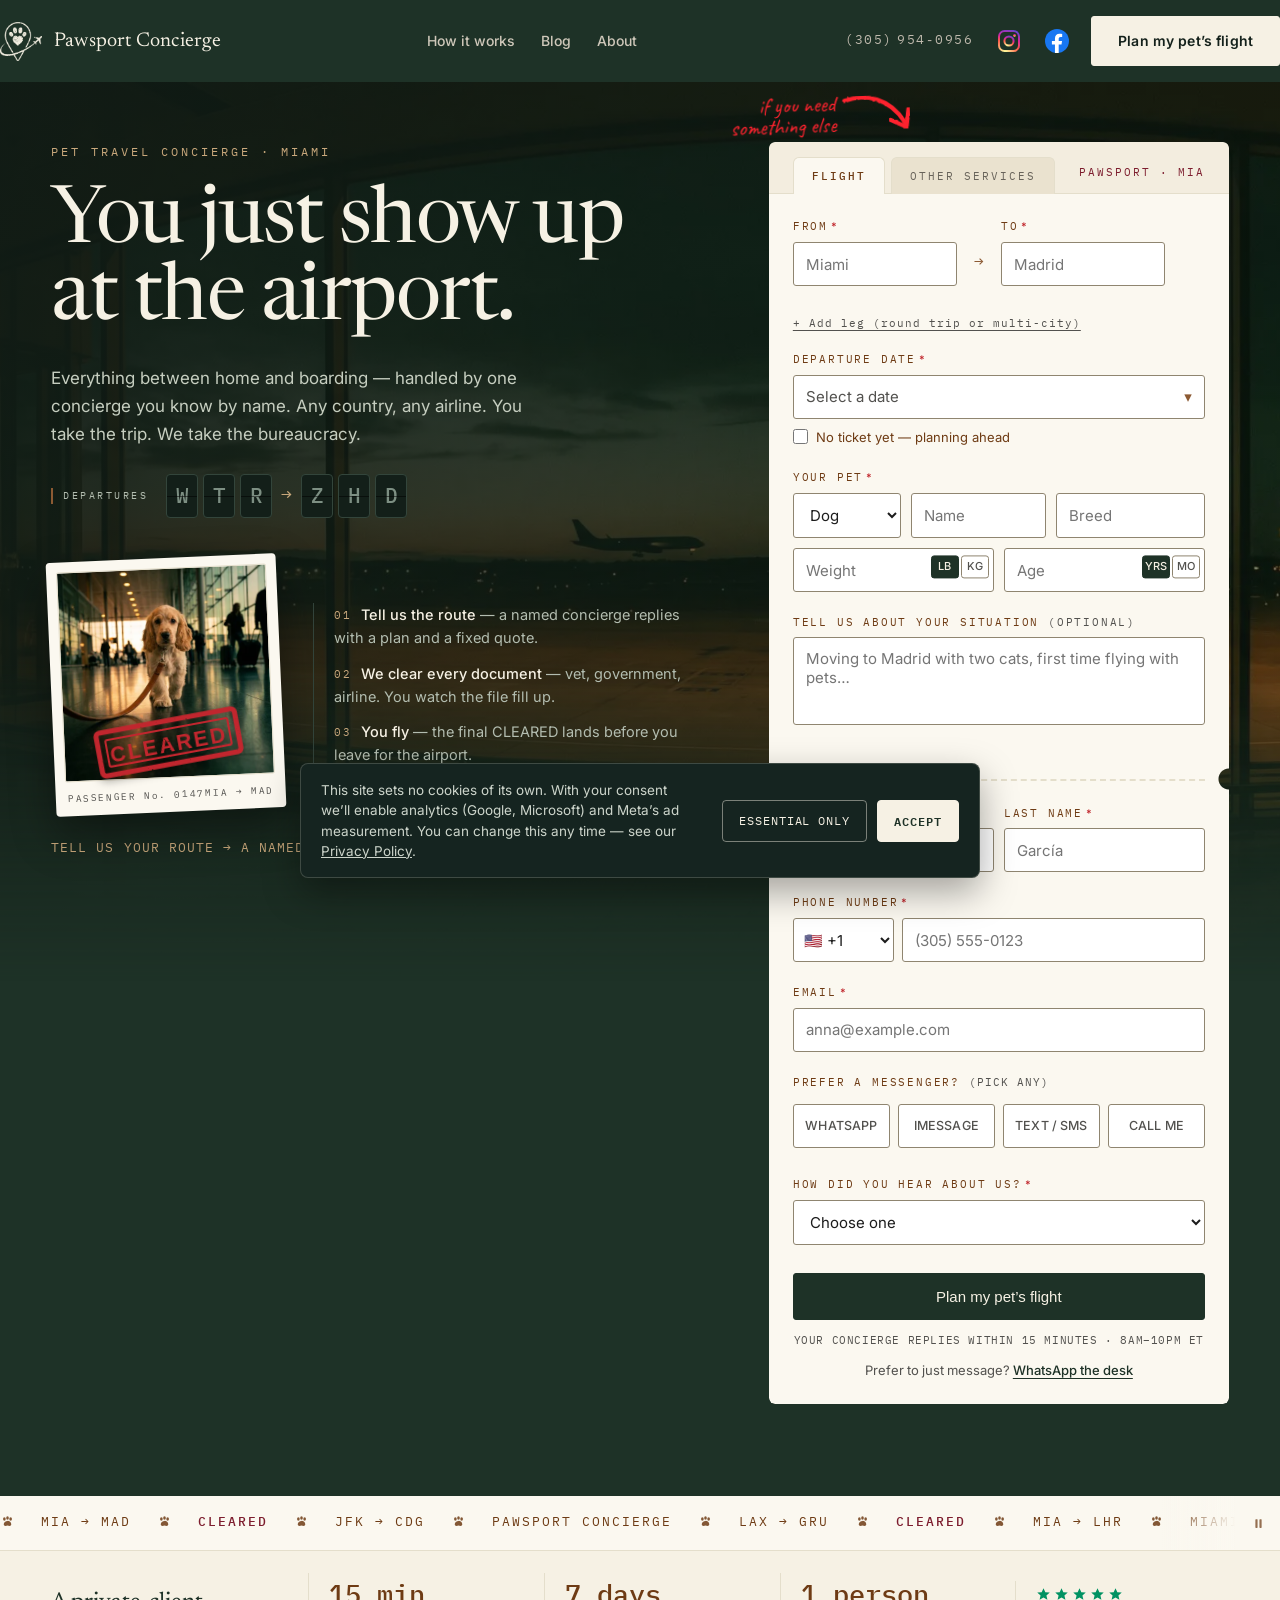
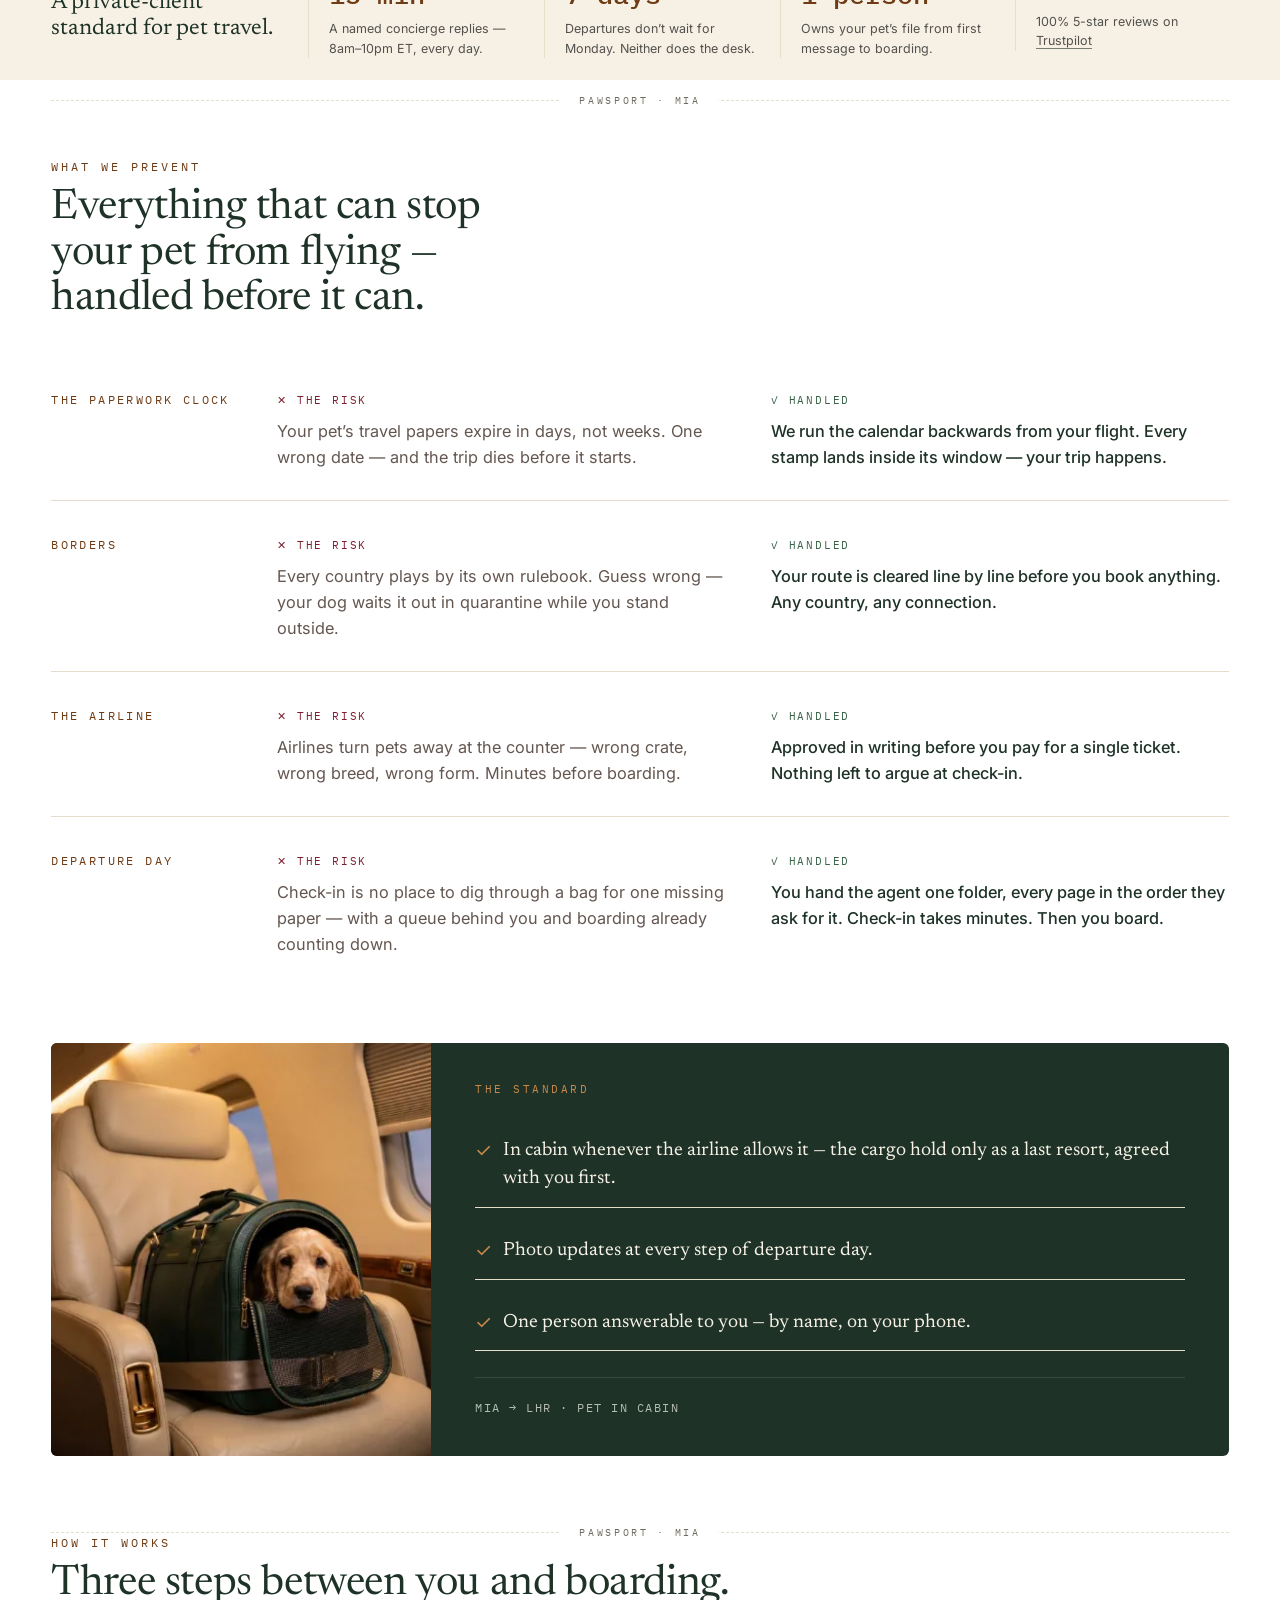
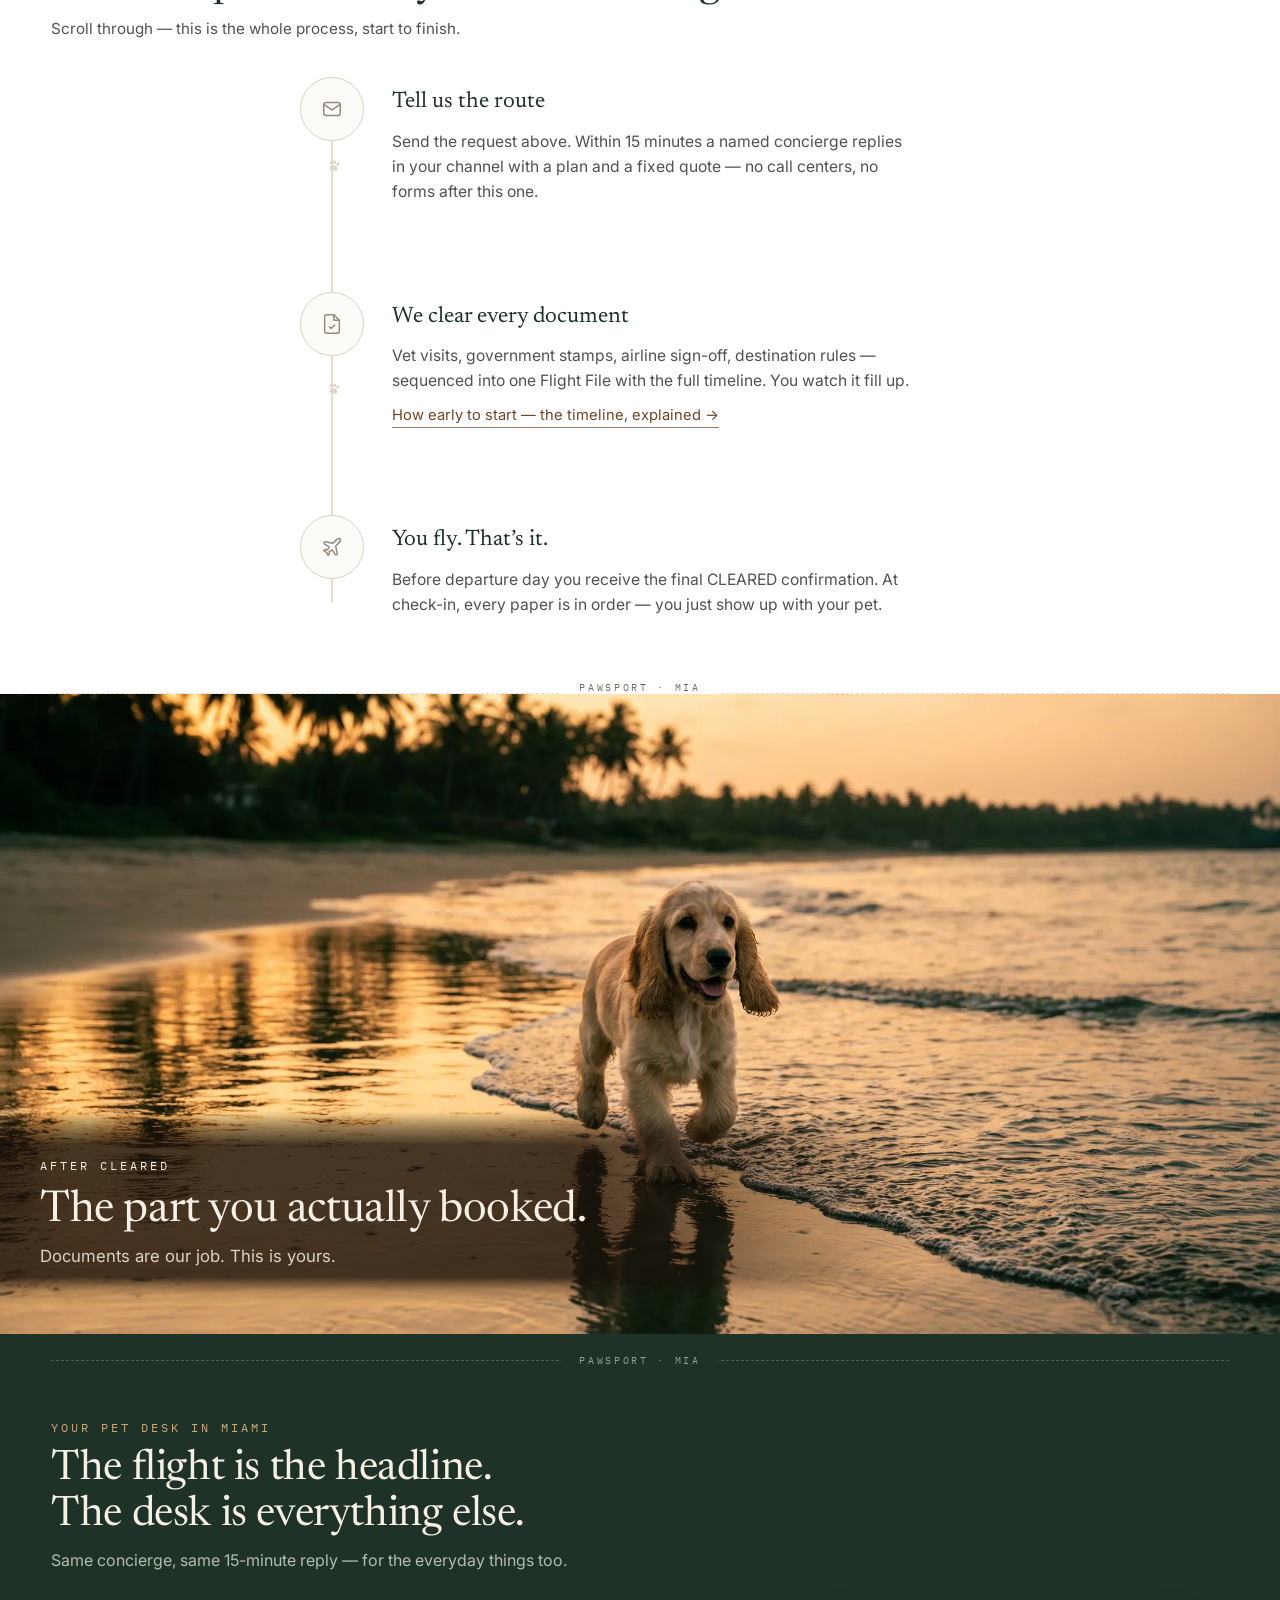
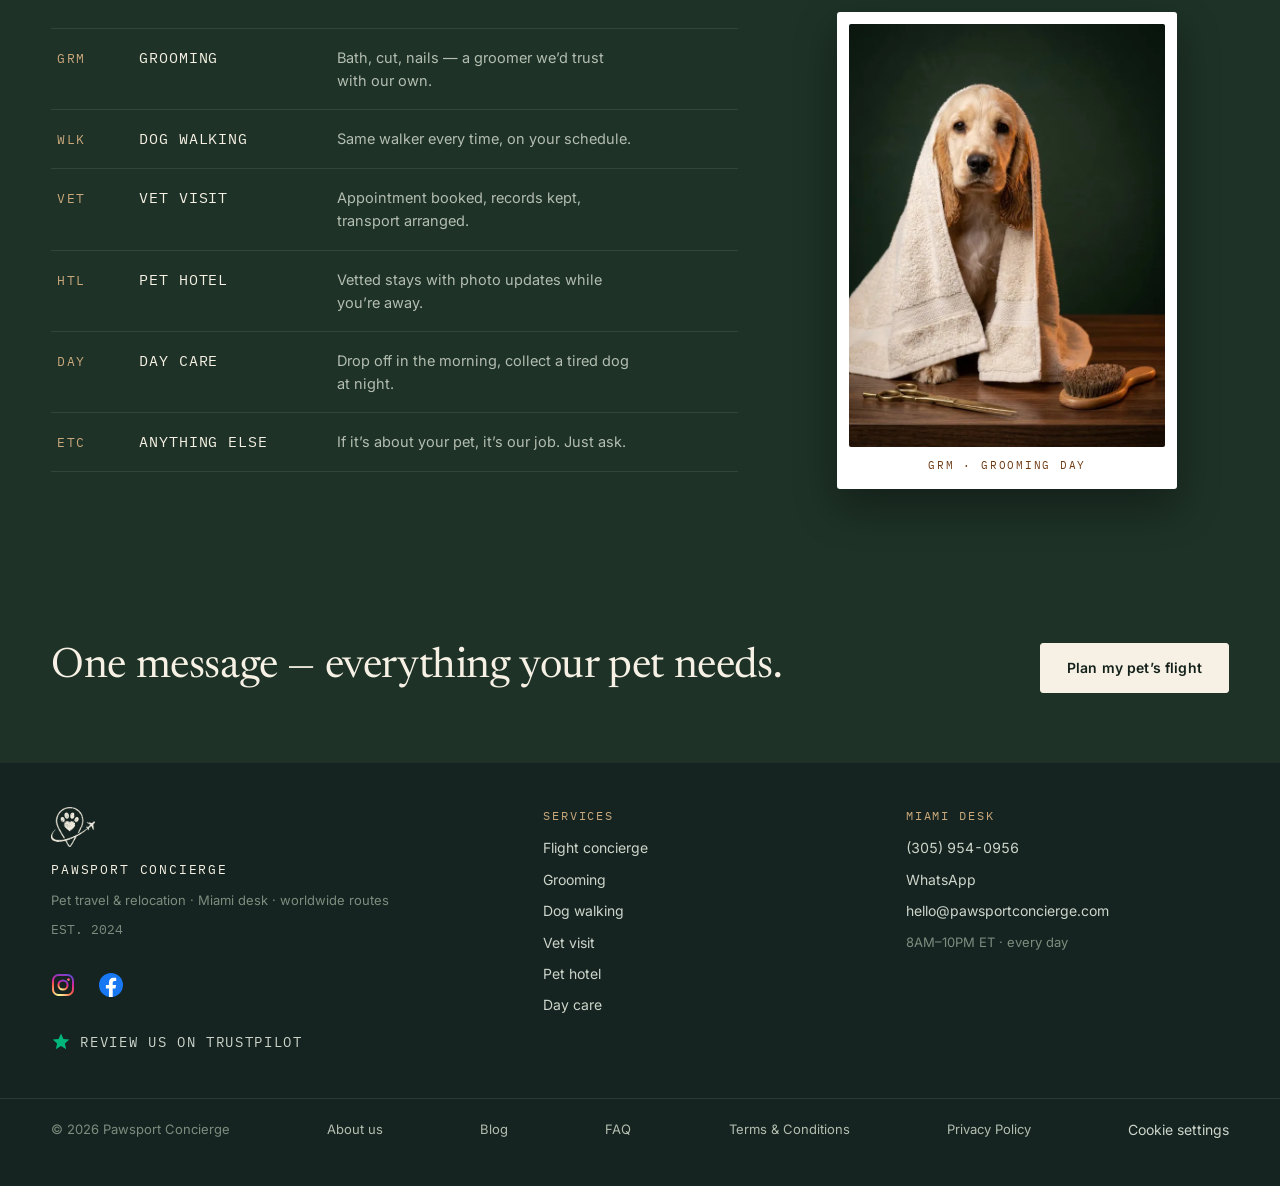
==== commit 1d6c4a6b: "Form: draft autosave, month chips in calendar, fix date taps blocked by banner Calendar cells were c" ====
--- a/index.html
+++ b/index.html
@@ -217,15 +217,26 @@
 .date-btn:hover{border-color:var(--camel)}
 .date-btn:focus-visible{border-color:var(--camel);outline:2px solid var(--focus);outline-offset:2px}
 .date-btn:disabled{opacity:.5;cursor:default}
-.cal{display:none;position:absolute;z-index:20;top:calc(100% + 6px);left:0;width:280px;background:var(--paper);border:1px solid var(--line);border-radius:6px;box-shadow:0 16px 40px rgba(0,0,0,.18);padding:14px}
+/* 348px = 7 ячеек по 44px + 6 зазоров по 2px + поля 14px: зона тапа дня не меньше 44px.
+   На узких экранах календарь выходит на поля карточки (24px), чтобы удержать 44px. */
+.cal{display:none;position:absolute;z-index:20;top:calc(100% + 6px);left:0;width:348px;max-width:100%;background:var(--paper);border:1px solid var(--line);border-radius:6px;box-shadow:0 16px 40px rgba(0,0,0,.18);padding:14px}
+@media (max-width:479px){ .cal{left:-24px;right:-24px;width:auto;max-width:none;padding:12px 6px} .cal-grid{gap:1px} }
+.cal-months{display:flex;gap:4px;overflow-x:auto;margin:0 0 10px;padding-bottom:4px;scrollbar-width:none;-webkit-overflow-scrolling:touch}
+.cal-months::-webkit-scrollbar{display:none}
+.cal-month{flex:0 0 auto;min-height:44px;padding:0 12px;border:1px solid var(--line-strong);border-radius:999px;background:#fff;font-family:var(--mono);font-size:11px;letter-spacing:1px;color:var(--navy);cursor:pointer;touch-action:manipulation}
+.cal-month:hover{border-color:var(--camel)}
+.cal-month.on{background:var(--navy);color:var(--cream);border-color:var(--navy)}
+/* пока календарь открыт, мобильная CTA и кнопка WhatsApp не должны ложиться поверх дней */
+body.cal-open .sticky-cta.visible{display:none}
+body.cal-open .wa-float{opacity:0;pointer-events:none}
 .cal.open{display:block}
 .cal-head{display:flex;justify-content:space-between;align-items:center;margin-bottom:10px}
 .cal-title{font-family:var(--serif);font-size:16px;color:var(--navy)}
-.cal-nav{background:none;border:1px solid var(--line-strong);border-radius:3px;width:28px;height:28px;cursor:pointer;color:var(--navy);font-size:14px}
+.cal-nav{background:none;border:1px solid var(--line-strong);border-radius:3px;width:44px;height:44px;cursor:pointer;color:var(--navy);font-size:16px;touch-action:manipulation}
 .cal-nav:hover{border-color:var(--camel)}
 .cal-grid{display:grid;grid-template-columns:repeat(7,1fr);gap:2px;text-align:center}
 .cal-dow{font-family:var(--mono);font-size:9px;letter-spacing:1px;color:var(--muted);padding:4px 0}
-.cal-day{border:none;background:none;font-family:var(--sans);font-size:13px;color:var(--ink);padding:7px 0;border-radius:3px;cursor:pointer}
+.cal-day{border:none;background:none;font-family:var(--sans);font-size:14px;color:var(--ink);padding:0;min-height:44px;display:flex;align-items:center;justify-content:center;border-radius:3px;cursor:pointer;touch-action:manipulation}
 .cal-day:hover:not(:disabled){background:var(--cream)}
 .cal-day:disabled{color:#C9C2B2;cursor:default}
 .cal-day.today{box-shadow:inset 0 0 0 1px var(--camel)}
@@ -1704,7 +1715,7 @@
 }
 wireErrors(document);
 
-addLeg.addEventListener('click', () => {
+function appendLeg(){
   const legs = legsWrap.querySelectorAll('.leg');
   const prevTo = legs[legs.length - 1].querySelector('.leg-to').value.trim();
   const el = document.createElement('div');
@@ -1718,7 +1729,12 @@
   legsWrap.appendChild(el);
   wireErrors(el);
   updateLegState();
-  focusWithoutJump(el.querySelector(prevTo ? '.leg-to' : '.leg-from'));
+  return el;
+}
+addLeg.addEventListener('click', () => {
+  const el = appendLeg();
+  focusWithoutJump(el.querySelector(el.querySelector('.leg-from').value ? '.leg-to' : '.leg-from'));
+  if (window.__draftSave) window.__draftSave();
 });
 
 /* Обычный .focus() заставляет браузер подкрутить страницу к элементу, а из-за
@@ -1735,7 +1751,7 @@
 }
 legsWrap.addEventListener('click', (e) => {
   const btn = e.target.closest('.remove-leg');
-  if (btn && legCount() > 1){ btn.closest('.leg').remove(); updateLegState(); }
+  if (btn && legCount() > 1){ btn.closest('.leg').remove(); updateLegState(); if (window.__draftSave) window.__draftSave(); }
 });
 function getLegs(){
   return Array.from(legsWrap.querySelectorAll('.leg')).map(leg => ({
@@ -1764,6 +1780,19 @@
 let view = new Date(today.getFullYear(), today.getMonth(), 1);
 
 function iso(d){ return d.getFullYear() + '-' + String(d.getMonth()+1).padStart(2,'0') + '-' + String(d.getDate()).padStart(2,'0'); }
+/* Строка месяцев над сеткой: 12 вперёд от текущего, тап переключает сетку;
+   стрелки остаются. Активный месяц подкручивается в середину строки. */
+function renderMonths(){
+  let html = '<div class="cal-months" aria-label="Jump to month">';
+  for (let k = 0; k < 12; k++){
+    const dt = new Date(today.getFullYear(), today.getMonth() + k, 1);
+    const on = dt.getFullYear() === view.getFullYear() && dt.getMonth() === view.getMonth();
+    html += '<button type="button" class="cal-month' + (on ? ' on' : '') + '" data-month="' + iso(dt).slice(0, 7) + '"' +
+      ' aria-label="' + MONTHS[dt.getMonth()] + ' ' + dt.getFullYear() + '" aria-pressed="' + on + '">' +
+      MONTHS[dt.getMonth()].slice(0, 3) + (dt.getMonth() === 0 ? ' \u2019' + String(dt.getFullYear()).slice(2) : '') + '</button>';
+  }
+  return html + '</div>';
+}
 function renderCal(){
   const y = view.getFullYear(), m = view.getMonth();
   const first = (new Date(y, m, 1).getDay() + 6) % 7; /* Monday-first */
@@ -1772,7 +1801,7 @@
   let html = '<div class="cal-head">' +
     '<button type="button" class="cal-nav" data-nav="-1" aria-label="Previous month"' + (canPrev ? '' : ' disabled') + '>&#8249;</button>' +
     '<span class="cal-title">' + MONTHS[m] + ' ' + y + '</span>' +
-    '<button type="button" class="cal-nav" data-nav="1" aria-label="Next month">&#8250;</button></div><div class="cal-grid">';
+    '<button type="button" class="cal-nav" data-nav="1" aria-label="Next month">&#8250;</button></div>' + renderMonths() + '<div class="cal-grid">';
   DOW.forEach(d => html += '<span class="cal-dow">' + d + '</span>');
   for (let i = 0; i < first; i++) html += '<span></span>';
   for (let d = 1; d <= days; d++){
@@ -1782,24 +1811,55 @@
     html += '<button type="button" class="' + cls + '" data-date="' + dIso + '"' + (dt < today ? ' disabled' : '') + '>' + d + '</button>';
   }
   cal.innerHTML = html + '</div>';
+  const strip = cal.querySelector('.cal-months'), chip = cal.querySelector('.cal-month.on');
+  if (strip && chip) strip.scrollLeft = chip.offsetLeft - (strip.clientWidth - chip.offsetWidth) / 2;
+}
+/* Фиксированные куки-баннер (z 70) и мобильная CTA (z 50) лежат выше календаря:
+   его z-index заперт в stacking context карточки (.file с filter и маской,
+   .file-body с transform), поднять нельзя. Поэтому на время открытия CTA
+   прячем (body.cal-open), а страницу докручиваем так, чтобы весь календарь
+   был выше баннера — иначе тап по дню уходит в баннер. */
+function scrollInstant(dy){
+  if (!dy) return;
+  const root = document.documentElement, prev = root.style.scrollBehavior;
+  root.style.scrollBehavior = 'auto';
+  window.scrollBy(0, dy);
+  root.style.scrollBehavior = prev;
+}
+function ensureCalVisible(){
+  const r = cal.getBoundingClientRect();
+  let limit = window.innerHeight;
+  const ck = document.getElementById('cookies');
+  if (ck && ck.classList.contains('on')) limit = Math.min(limit, ck.getBoundingClientRect().top);
+  if (r.bottom > limit - 8) scrollInstant(Math.ceil(r.bottom - limit + 8));
+  const r2 = cal.getBoundingClientRect();
+  if (r2.top < 8) scrollInstant(Math.floor(r2.top - 8));
 }
 function openCal(open){
   cal.classList.toggle('open', open);
   dateBtn.setAttribute('aria-expanded', open);
-  if (open) renderCal();
+  document.body.classList.toggle('cal-open', open);
+  if (open){ renderCal(); ensureCalVisible(); }
+}
+function setDate(isoDate){
+  dateISO.value = isoDate || '';
+  if (!isoDate){ dateBtn.textContent = 'Select a date'; dateBtn.classList.remove('set'); return; }
+  const d = new Date(isoDate + 'T00:00:00');
+  dateBtn.textContent = d.toLocaleDateString('en-US', {day:'numeric', month:'short', year:'numeric'});
+  dateBtn.classList.add('set');
 }
 dateBtn.addEventListener('click', () => openCal(!cal.classList.contains('open')));
 cal.addEventListener('click', (e) => {
   const nav = e.target.closest('[data-nav]');
   if (nav){ view = new Date(view.getFullYear(), view.getMonth() + Number(nav.dataset.nav), 1); renderCal(); return; }
+  const mon = e.target.closest('[data-month]');
+  if (mon){ view = new Date(mon.dataset.month + '-01T00:00:00'); renderCal(); return; }
   const day = e.target.closest('[data-date]');
   if (day){
-    dateISO.value = day.dataset.date;
-    const d = new Date(day.dataset.date + 'T00:00:00');
-    dateBtn.textContent = d.toLocaleDateString('en-US', {day:'numeric', month:'short', year:'numeric'});
-    dateBtn.classList.add('set');
+    setDate(day.dataset.date);
     dateBtn.closest('.field').classList.remove('has-error');
     openCal(false);
+    if (window.__draftSave) window.__draftSave();
   }
 });
 document.addEventListener('click', (e) => {
@@ -1809,7 +1869,7 @@
 document.addEventListener('keydown', (e) => { if (e.key === 'Escape') openCal(false); });
 noticket.addEventListener('change', () => {
   dateBtn.disabled = noticket.checked;
-  if (noticket.checked){ dateISO.value = ''; dateBtn.textContent = 'Select a date'; dateBtn.classList.remove('set'); openCal(false); }
+  if (noticket.checked){ setDate(''); openCal(false); }
 });
 
 /* ---- phone: country code + national number ----
@@ -2101,6 +2161,8 @@
     } else {
       console.log('Lead (no endpoint set):', data);
     }
+    /* заявка ушла — черновик в localStorage больше не нужен */
+    if (window.__draftClear) window.__draftClear();
 
     let days = null;
     if (data.departure_date){
@@ -2146,13 +2208,12 @@
       clearedBox.classList.remove('show');
       formSiblingsInert(false);
       form.reset();
+      if (window.__draftClear) window.__draftClear();
       /* маршрут: оставить один пустой отрезок */
       var lgs = legsWrap.querySelectorAll('.leg');
       lgs.forEach(function(l, i){ if (i > 0) l.remove(); });
       /* дата */
-      dateISO.value = '';
-      dateBtn.textContent = 'Select a date';
-      dateBtn.classList.remove('set');
+      setDate('');
       /* в режиме OTHER SERVICES эта панель отключена целиком — не включаем обратно */
       if (!window.__elseMode) dateBtn.disabled = false;
       /* ошибки и кнопка */
@@ -2381,6 +2442,93 @@
 
 
 <script>
+/* ---- черновик формы: localStorage['pw-draft'] ----
+   Всё, что ввёл пользователь (обе вкладки, отрезки маршрута, дата, плитки
+   lb|kg и yrs|mo, код страны, мессенджеры, телефон и email — это его собственный
+   черновик в его браузере), пишется с меткой времени при каждом вводе и
+   восстанавливается при загрузке, если черновику меньше 24 часов. После успешной
+   отправки и по «Submit another request» черновик стирается. 'pw-consent' не трогаем. */
+(function(){
+  var KEY = 'pw-draft', TTL = 24 * 60 * 60 * 1000;
+  var form = document.getElementById('request');
+  if (!form) return;
+  var store;
+  try { store = window.localStorage; store.getItem(KEY); } catch(e){ return; }
+  /* не сохраняем: honeypot, скрытые служебные поля (utm, referrer — их ставит
+     страница), кнопки; отрезки маршрута и дата идут отдельными ключами */
+  function skip(el){
+    if (el.tagName === 'BUTTON' || el.type === 'button' || el.type === 'submit' || el.type === 'hidden') return true;
+    if (el.name === '_gotcha' || (!el.name && !el.id)) return true;
+    return el.classList.contains('leg-from') || el.classList.contains('leg-to');
+  }
+  function controls(){ return Array.prototype.filter.call(form.querySelectorAll('input, select, textarea'), function(el){ return !skip(el); }); }
+  function collect(){
+    var o = { t: Date.now(), mode: !!window.__elseMode, legs: getLegs(), departure_date: dateISO.value, f: {} };
+    controls().forEach(function(el){
+      if (el.type === 'checkbox') o.f[el.name + '=' + el.value] = el.checked;
+      else if (el.type === 'radio'){ if (el.checked) o.f[el.name] = el.value; }
+      else o.f[el.id || el.name] = el.value;
+    });
+    return o;
+  }
+  /* значения по умолчанию (единицы, код страны US) черновиком не считаются */
+  function isEmpty(o){
+    if (o.departure_date || o.legs.some(function(l){ return l.from || l.to; })) return false;
+    return !Object.keys(o.f).some(function(k){
+      var v = o.f[k];
+      if (v === true) return true;
+      if (typeof v !== 'string' || !v.trim()) return false;
+      if (/^(weight_unit|age_unit|age_unit2)$/.test(k)) return false;
+      if (k === 'phone-cc' && v === 'US') return false;
+      return true;
+    });
+  }
+  var timer = null;
+  function save(){
+    clearTimeout(timer);
+    timer = setTimeout(function(){
+      try { var o = collect(); if (isEmpty(o)) store.removeItem(KEY); else store.setItem(KEY, JSON.stringify(o)); } catch(e){}
+    }, 250);
+  }
+  function clear(){ clearTimeout(timer); try { store.removeItem(KEY); } catch(e){} }
+  window.__draftSave = save;
+  window.__draftClear = clear;
+
+  function restore(){
+    var raw = null;
+    try { raw = store.getItem(KEY); } catch(e){ return; }
+    if (!raw) return;
+    var o = null;
+    try { o = JSON.parse(raw); } catch(e){}
+    if (!o || typeof o.t !== 'number' || Date.now() - o.t > TTL){ clear(); return; }
+    if (typeof window.__setFormMode === 'function') window.__setFormMode(!!o.mode);
+    var legs = Array.isArray(o.legs) ? o.legs : [];
+    while (legCount() < legs.length && legCount() < MAX_LEGS) appendLeg();
+    Array.prototype.forEach.call(legsWrap.querySelectorAll('.leg'), function(leg, i){
+      var l = legs[i] || {};
+      leg.querySelector('.leg-from').value = l.from || '';
+      leg.querySelector('.leg-to').value = l.to || '';
+    });
+    var f = o.f || {};
+    controls().forEach(function(el){
+      if (el.type === 'checkbox'){ var k = el.name + '=' + el.value; if (k in f) el.checked = !!f[k]; }
+      else if (el.type === 'radio'){ if (el.name in f) el.checked = (el.value === f[el.name]); }
+      else { var key = el.id || el.name; if (key in f && typeof f[key] === 'string') el.value = f[key]; }
+    });
+    /* код страны восстановлен — значит, «тронут»: на pageshow его не сбрасывать в US */
+    var cc = document.getElementById('phone-cc');
+    if (cc && ('phone-cc' in f)) cc.dataset.touched = '1';
+    var nt = document.getElementById('noticket');
+    if (nt && nt.checked && !window.__elseMode) dateBtn.disabled = true;
+    setDate(nt && nt.checked ? '' : (o.departure_date || ''));
+  }
+  restore();
+  form.addEventListener('input', save);
+  form.addEventListener('change', save);
+})();
+</script>
+
+<script>
 (function(){
   var KEY = 'pw-consent';
   var box = document.getElementById('cookies');
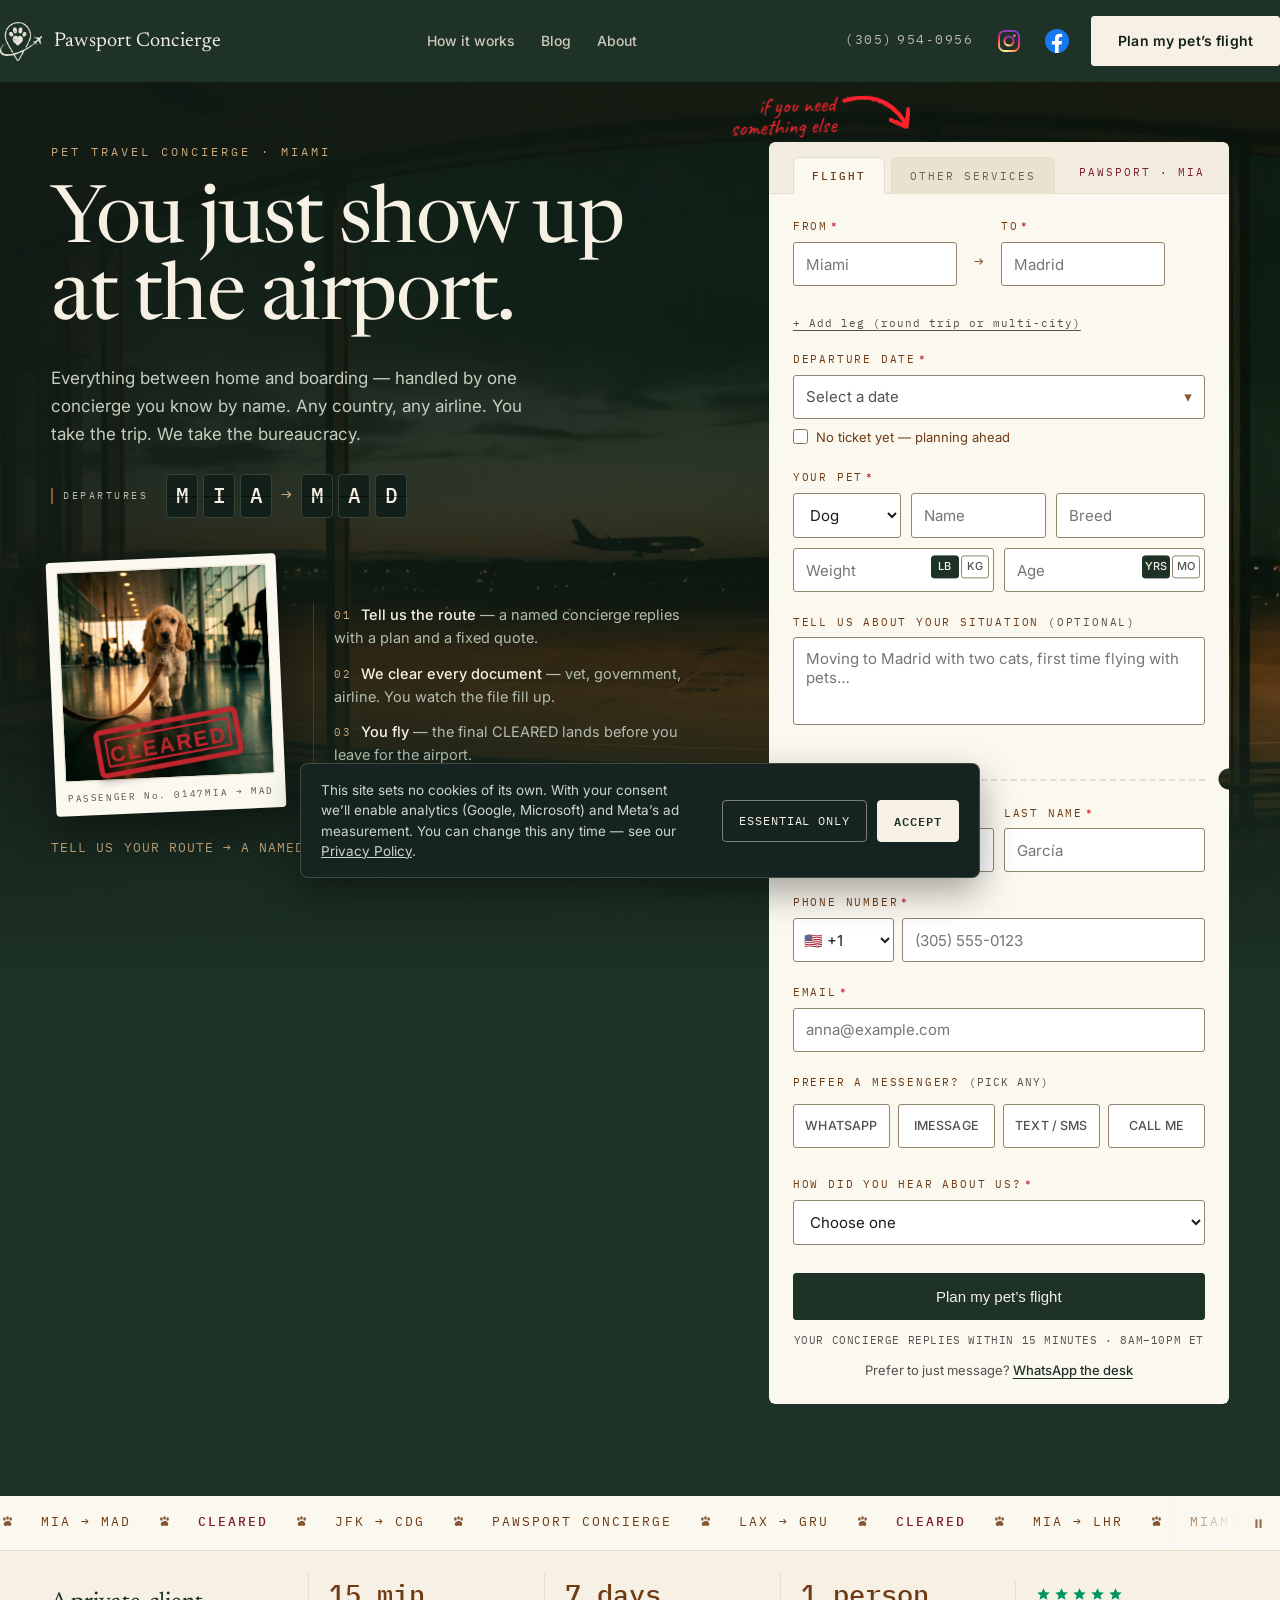
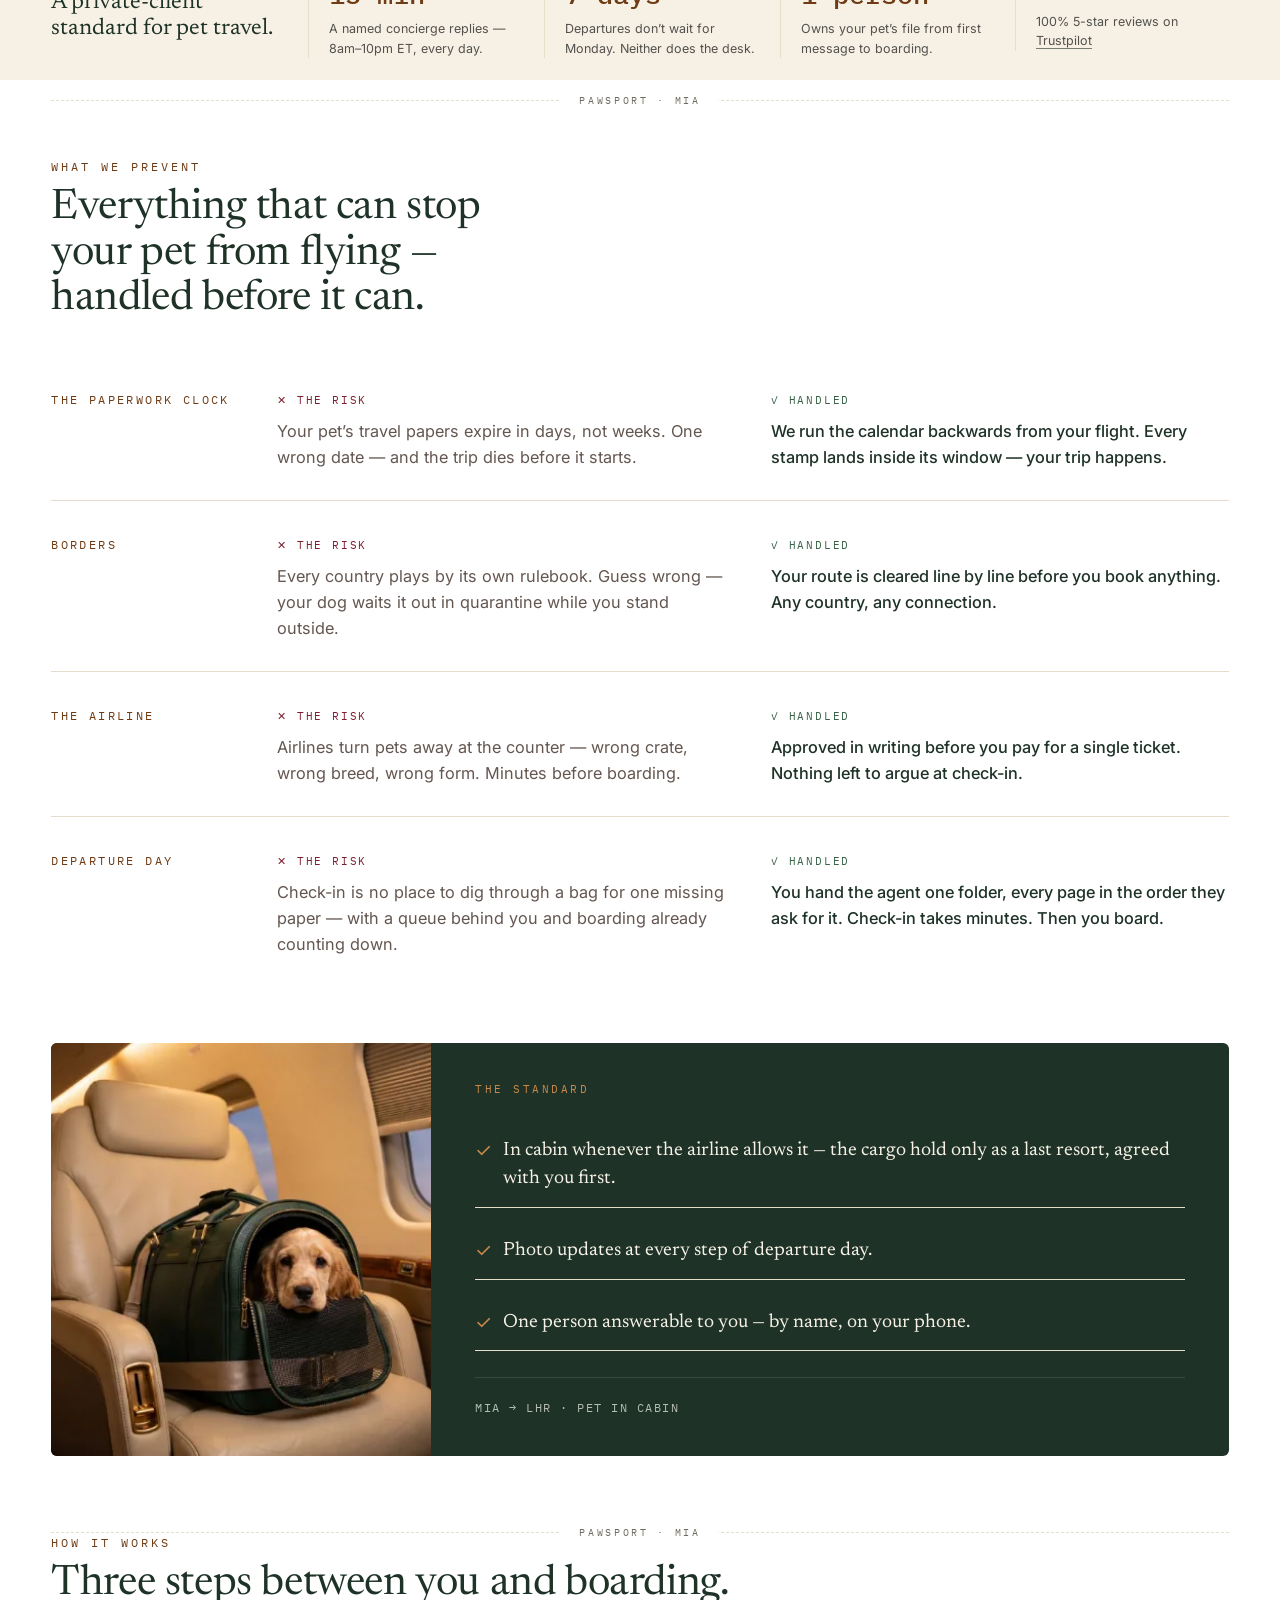
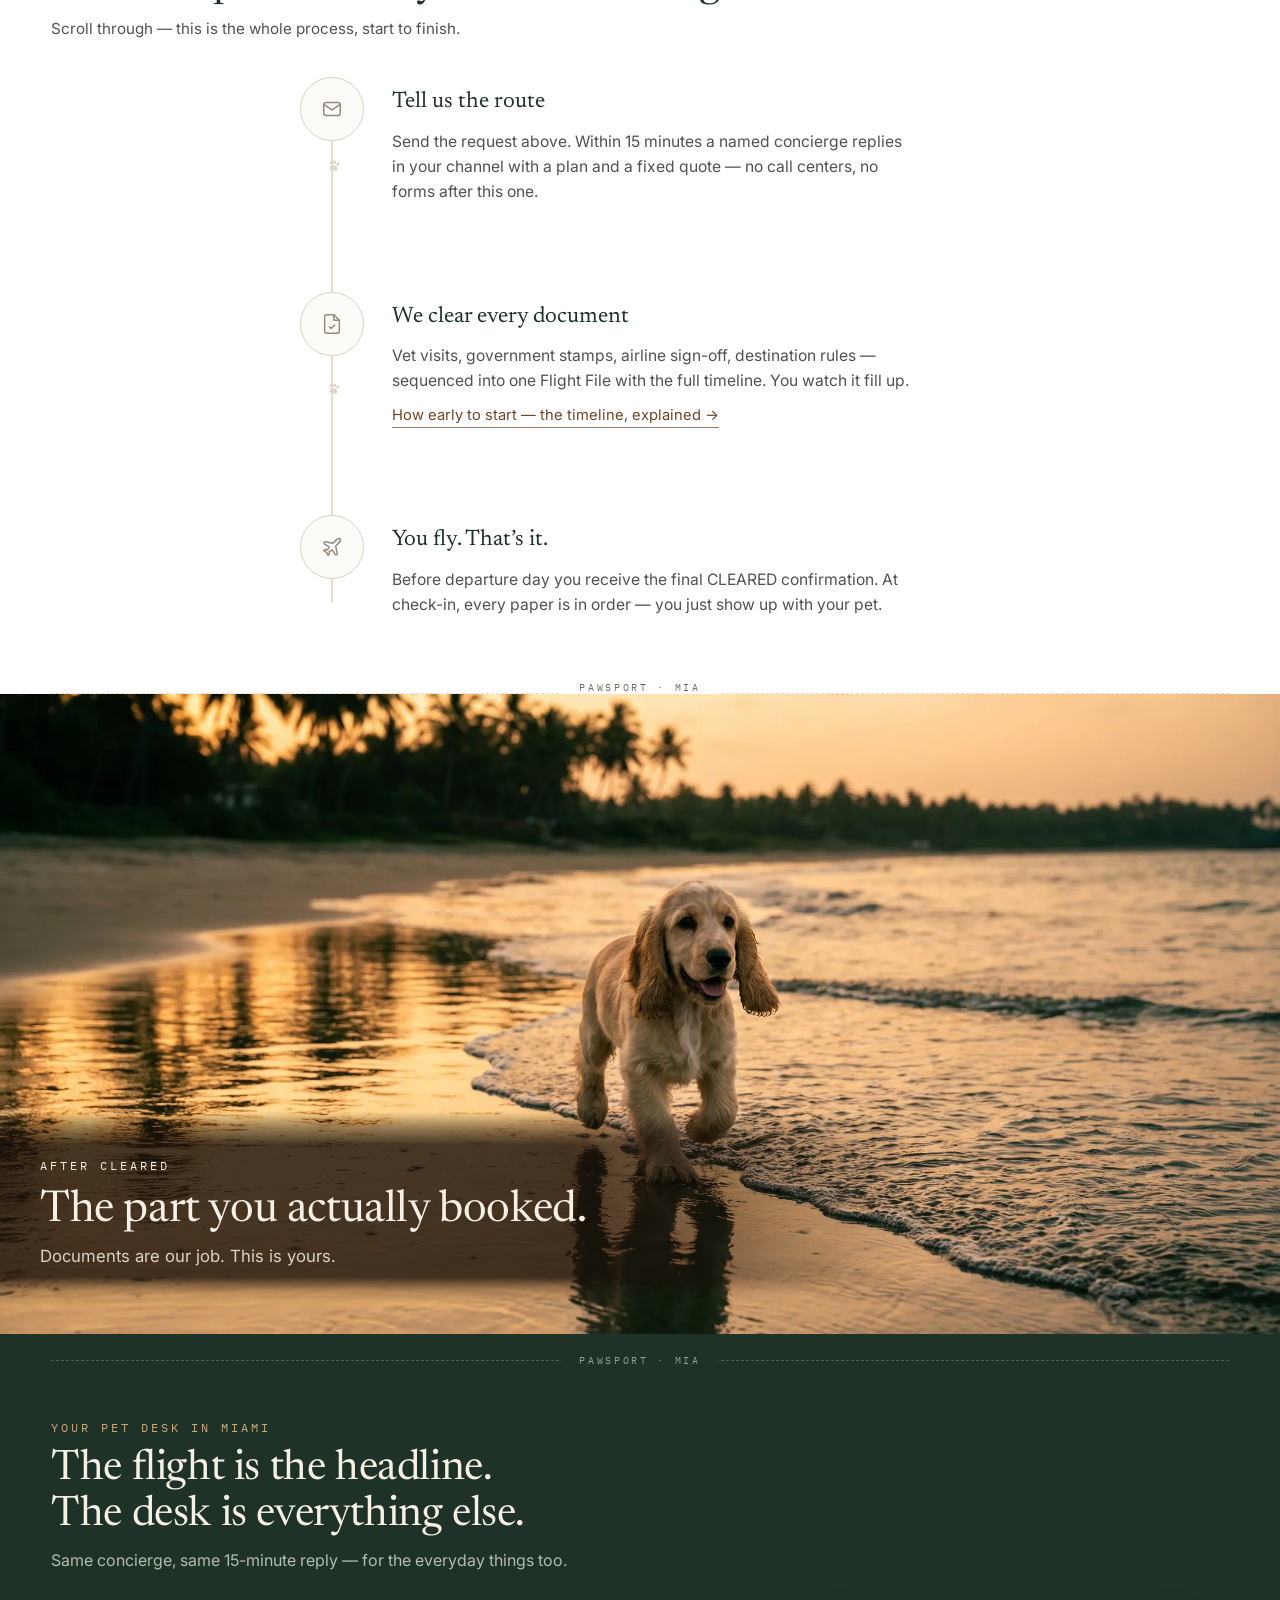
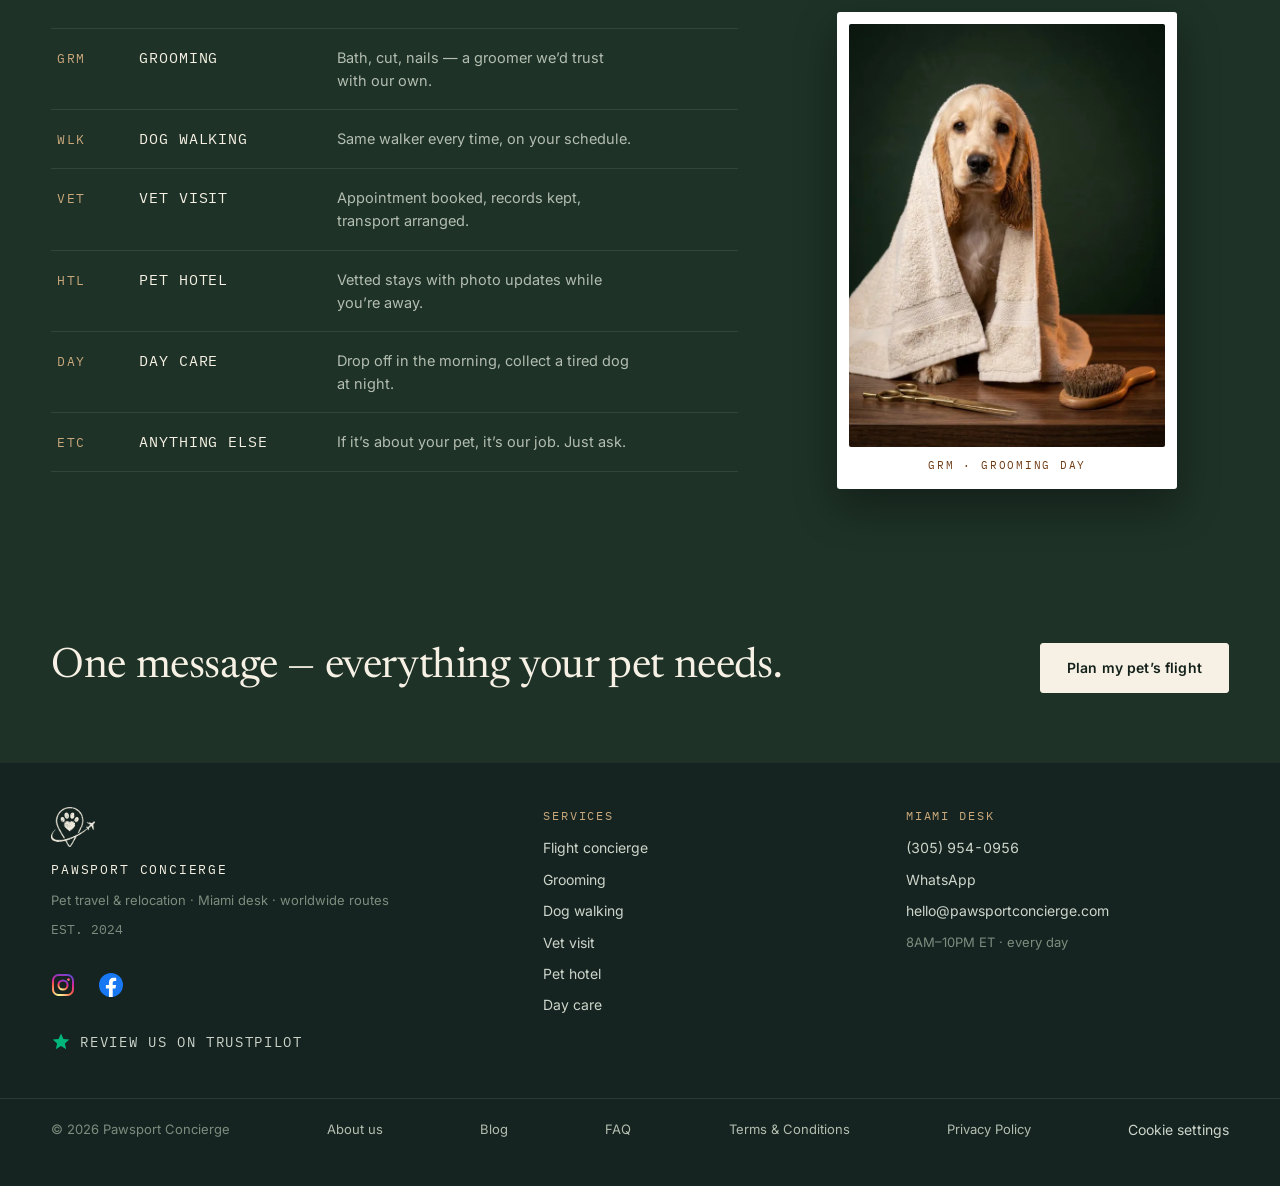
==== commit c9cb8897: "Form: draft autosave, calendar as portal with month chips, fix taps blocked by overlays Calendar cel" ====
--- a/index.html
+++ b/index.html
@@ -217,18 +217,19 @@
 .date-btn:hover{border-color:var(--camel)}
 .date-btn:focus-visible{border-color:var(--camel);outline:2px solid var(--focus);outline-offset:2px}
 .date-btn:disabled{opacity:.5;cursor:default}
-/* 348px = 7 ячеек по 44px + 6 зазоров по 2px + поля 14px: зона тапа дня не меньше 44px.
-   На узких экранах календарь выходит на поля карточки (24px), чтобы удержать 44px. */
-.cal{display:none;position:absolute;z-index:20;top:calc(100% + 6px);left:0;width:348px;max-width:100%;background:var(--paper);border:1px solid var(--line);border-radius:6px;box-shadow:0 16px 40px rgba(0,0,0,.18);padding:14px}
-@media (max-width:479px){ .cal{left:-24px;right:-24px;width:auto;max-width:none;padding:12px 6px} .cal-grid{gap:1px} }
+/* Календарь — portal: скрипт переносит #cal прямым потомком <body> и ставит его по
+   координатам кнопки #date-btn (placeCal). Внутри карточки он был заперт в stacking
+   context (.file с filter и маской, панели с transform): на десктопе его накрывали поля
+   следующего блока, на телефоне — куки-баннер (z 70) и sticky-CTA (z 50). z-index 80 —
+   выше всех фиксированных слоёв страницы. 348px = 7 ячеек по 44px + зазоры + поля;
+   на узком экране ширина ужимается до viewport минус 16px (см. placeCal). */
+.cal{display:none;position:absolute;z-index:80;width:348px;background:var(--paper);border:1px solid var(--line);border-radius:6px;box-shadow:0 16px 40px rgba(0,0,0,.18);padding:14px}
 .cal-months{display:flex;gap:4px;overflow-x:auto;margin:0 0 10px;padding-bottom:4px;scrollbar-width:none;-webkit-overflow-scrolling:touch}
 .cal-months::-webkit-scrollbar{display:none}
 .cal-month{flex:0 0 auto;min-height:44px;padding:0 12px;border:1px solid var(--line-strong);border-radius:999px;background:#fff;font-family:var(--mono);font-size:11px;letter-spacing:1px;color:var(--navy);cursor:pointer;touch-action:manipulation}
 .cal-month:hover{border-color:var(--camel)}
 .cal-month.on{background:var(--navy);color:var(--cream);border-color:var(--navy)}
-/* пока календарь открыт, мобильная CTA и кнопка WhatsApp не должны ложиться поверх дней */
-body.cal-open .sticky-cta.visible{display:none}
-body.cal-open .wa-float{opacity:0;pointer-events:none}
+
 .cal.open{display:block}
 .cal-head{display:flex;justify-content:space-between;align-items:center;margin-bottom:10px}
 .cal-title{font-family:var(--serif);font-size:16px;color:var(--navy)}
@@ -1774,6 +1775,9 @@
 const dateBtn = document.getElementById('date-btn');
 const dateISO = document.getElementById('departure_date');
 const cal = document.getElementById('cal');
+/* portal: календарь живёт под <body>, а не внутри поля — см. комментарий у .cal в CSS */
+document.body.appendChild(cal);
+dateBtn.setAttribute('aria-controls', 'cal');
 const MONTHS = ['January','February','March','April','May','June','July','August','September','October','November','December'];
 const DOW = ['Mo','Tu','We','Th','Fr','Sa','Su'];
 const today = new Date(); today.setHours(0,0,0,0);
@@ -1814,33 +1818,40 @@
   const strip = cal.querySelector('.cal-months'), chip = cal.querySelector('.cal-month.on');
   if (strip && chip) strip.scrollLeft = chip.offsetLeft - (strip.clientWidth - chip.offsetWidth) / 2;
 }
-/* Фиксированные куки-баннер (z 70) и мобильная CTA (z 50) лежат выше календаря:
-   его z-index заперт в stacking context карточки (.file с filter и маской,
-   .file-body с transform), поднять нельзя. Поэтому на время открытия CTA
-   прячем (body.cal-open), а страницу докручиваем так, чтобы весь календарь
-   был выше баннера — иначе тап по дню уходит в баннер. */
-function scrollInstant(dy){
-  if (!dy) return;
-  const root = document.documentElement, prev = root.style.scrollBehavior;
-  root.style.scrollBehavior = 'auto';
-  window.scrollBy(0, dy);
-  root.style.scrollBehavior = prev;
-}
-function ensureCalVisible(){
-  const r = cal.getBoundingClientRect();
-  let limit = window.innerHeight;
-  const ck = document.getElementById('cookies');
-  if (ck && ck.classList.contains('on')) limit = Math.min(limit, ck.getBoundingClientRect().top);
-  if (r.bottom > limit - 8) scrollInstant(Math.ceil(r.bottom - limit + 8));
-  const r2 = cal.getBoundingClientRect();
-  if (r2.top < 8) scrollInstant(Math.floor(r2.top - 8));
-}
+/* Координаты календаря — от кнопки даты, в координатах документа (position:absolute
+   под <body>, страница прокручивается вместе с ним). Ширина — 348px или viewport
+   минус 16px; левый край зажат, чтобы календарь не выходил за экран. */
+function placeCal(){
+  const r = dateBtn.getBoundingClientRect();
+  const vw = document.documentElement.clientWidth;
+  const w = Math.min(348, vw - 16);
+  const left = Math.max(8, Math.min(r.left, vw - w - 8));
+  cal.style.width = w + 'px';
+  cal.style.left = Math.round(left + window.scrollX) + 'px';
+  cal.style.top = Math.round(r.bottom + window.scrollY + 6) + 'px';
+}
+function calButtons(){ return Array.prototype.filter.call(cal.querySelectorAll('button'), b => !b.disabled); }
 function openCal(open){
   cal.classList.toggle('open', open);
   dateBtn.setAttribute('aria-expanded', open);
-  document.body.classList.toggle('cal-open', open);
-  if (open){ renderCal(); ensureCalVisible(); }
-}
+  if (open){ renderCal(); placeCal(); }
+}
+function closeCalToButton(){ openCal(false); dateBtn.focus({preventScroll: true}); }
+['resize', 'scroll'].forEach(ev => window.addEventListener(ev, () => { if (cal.classList.contains('open')) placeCal(); }, {passive: true}));
+/* клавиатура: Tab с кнопки уводит в открытый календарь, внутри фокус ходит по кругу
+   (role=dialog), Escape и выбор дня возвращают фокус на кнопку */
+dateBtn.addEventListener('keydown', (e) => {
+  if (e.key === 'Tab' && !e.shiftKey && cal.classList.contains('open')){
+    const b = calButtons(); if (b.length){ e.preventDefault(); b[0].focus(); }
+  }
+});
+cal.addEventListener('keydown', (e) => {
+  if (e.key !== 'Tab') return;
+  const b = calButtons(); if (!b.length) return;
+  const first = b[0], last = b[b.length - 1];
+  if (e.shiftKey && document.activeElement === first){ e.preventDefault(); last.focus(); }
+  else if (!e.shiftKey && document.activeElement === last){ e.preventDefault(); first.focus(); }
+});
 function setDate(isoDate){
   dateISO.value = isoDate || '';
   if (!isoDate){ dateBtn.textContent = 'Select a date'; dateBtn.classList.remove('set'); return; }
@@ -1851,14 +1862,15 @@
 dateBtn.addEventListener('click', () => openCal(!cal.classList.contains('open')));
 cal.addEventListener('click', (e) => {
   const nav = e.target.closest('[data-nav]');
-  if (nav){ view = new Date(view.getFullYear(), view.getMonth() + Number(nav.dataset.nav), 1); renderCal(); return; }
+  /* после перерисовки сетки нажатая кнопка уничтожена — возвращаем фокус на её замену */
+  if (nav){ view = new Date(view.getFullYear(), view.getMonth() + Number(nav.dataset.nav), 1); renderCal(); placeCal(); const nb = cal.querySelector('[data-nav="' + nav.dataset.nav + '"]:not(:disabled)') || cal.querySelector('.cal-month.on'); if (nb) nb.focus({preventScroll: true}); return; }
   const mon = e.target.closest('[data-month]');
-  if (mon){ view = new Date(mon.dataset.month + '-01T00:00:00'); renderCal(); return; }
+  if (mon){ view = new Date(mon.dataset.month + '-01T00:00:00'); renderCal(); placeCal(); const mb = cal.querySelector('.cal-month.on'); if (mb) mb.focus({preventScroll: true}); return; }
   const day = e.target.closest('[data-date]');
   if (day){
     setDate(day.dataset.date);
     dateBtn.closest('.field').classList.remove('has-error');
-    openCal(false);
+    closeCalToButton();
     if (window.__draftSave) window.__draftSave();
   }
 });
@@ -1866,7 +1878,7 @@
   if (!e.target.isConnected) return; /* клик по кнопке, которую перерисовали (стрелки месяца) */
   if (!cal.contains(e.target) && e.target !== dateBtn) openCal(false);
 });
-document.addEventListener('keydown', (e) => { if (e.key === 'Escape') openCal(false); });
+document.addEventListener('keydown', (e) => { if (e.key === 'Escape' && cal.classList.contains('open')) closeCalToButton(); });
 noticket.addEventListener('change', () => {
   dateBtn.disabled = noticket.checked;
   if (noticket.checked){ setDate(''); openCal(false); }
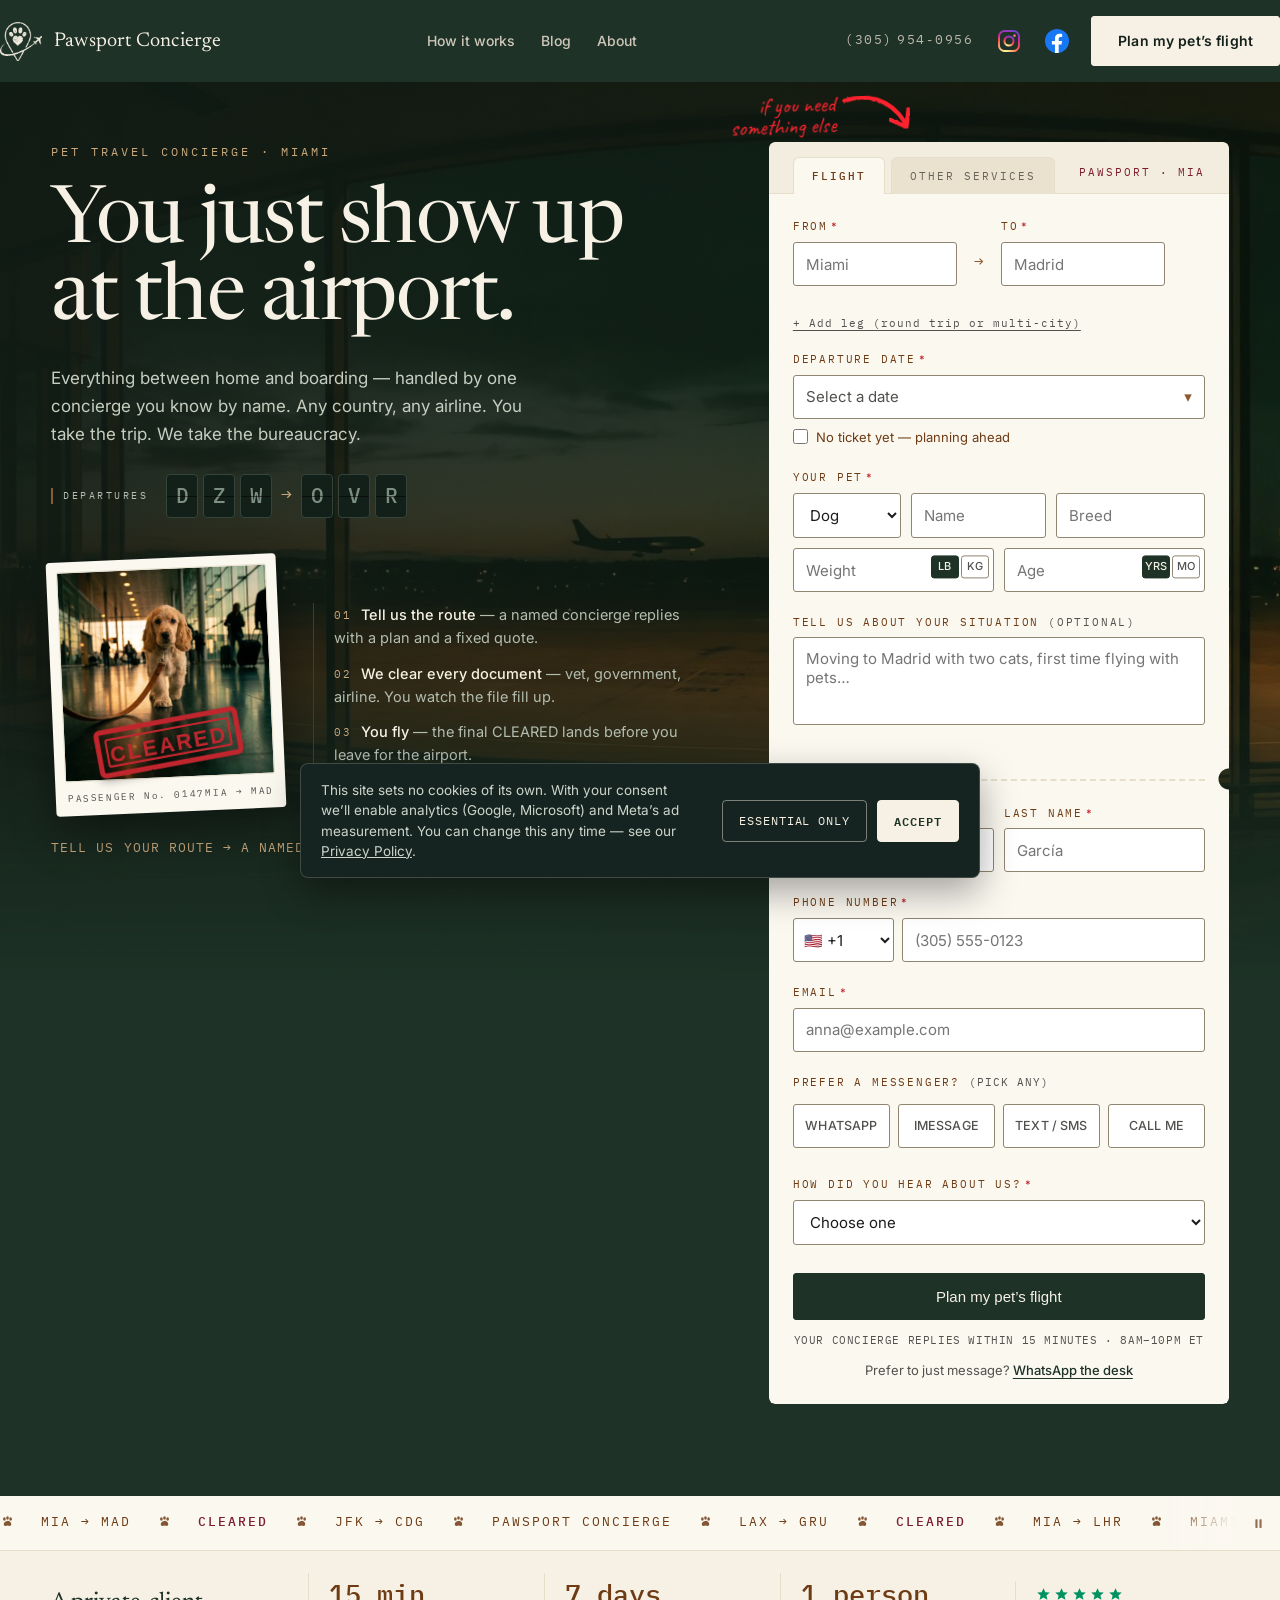
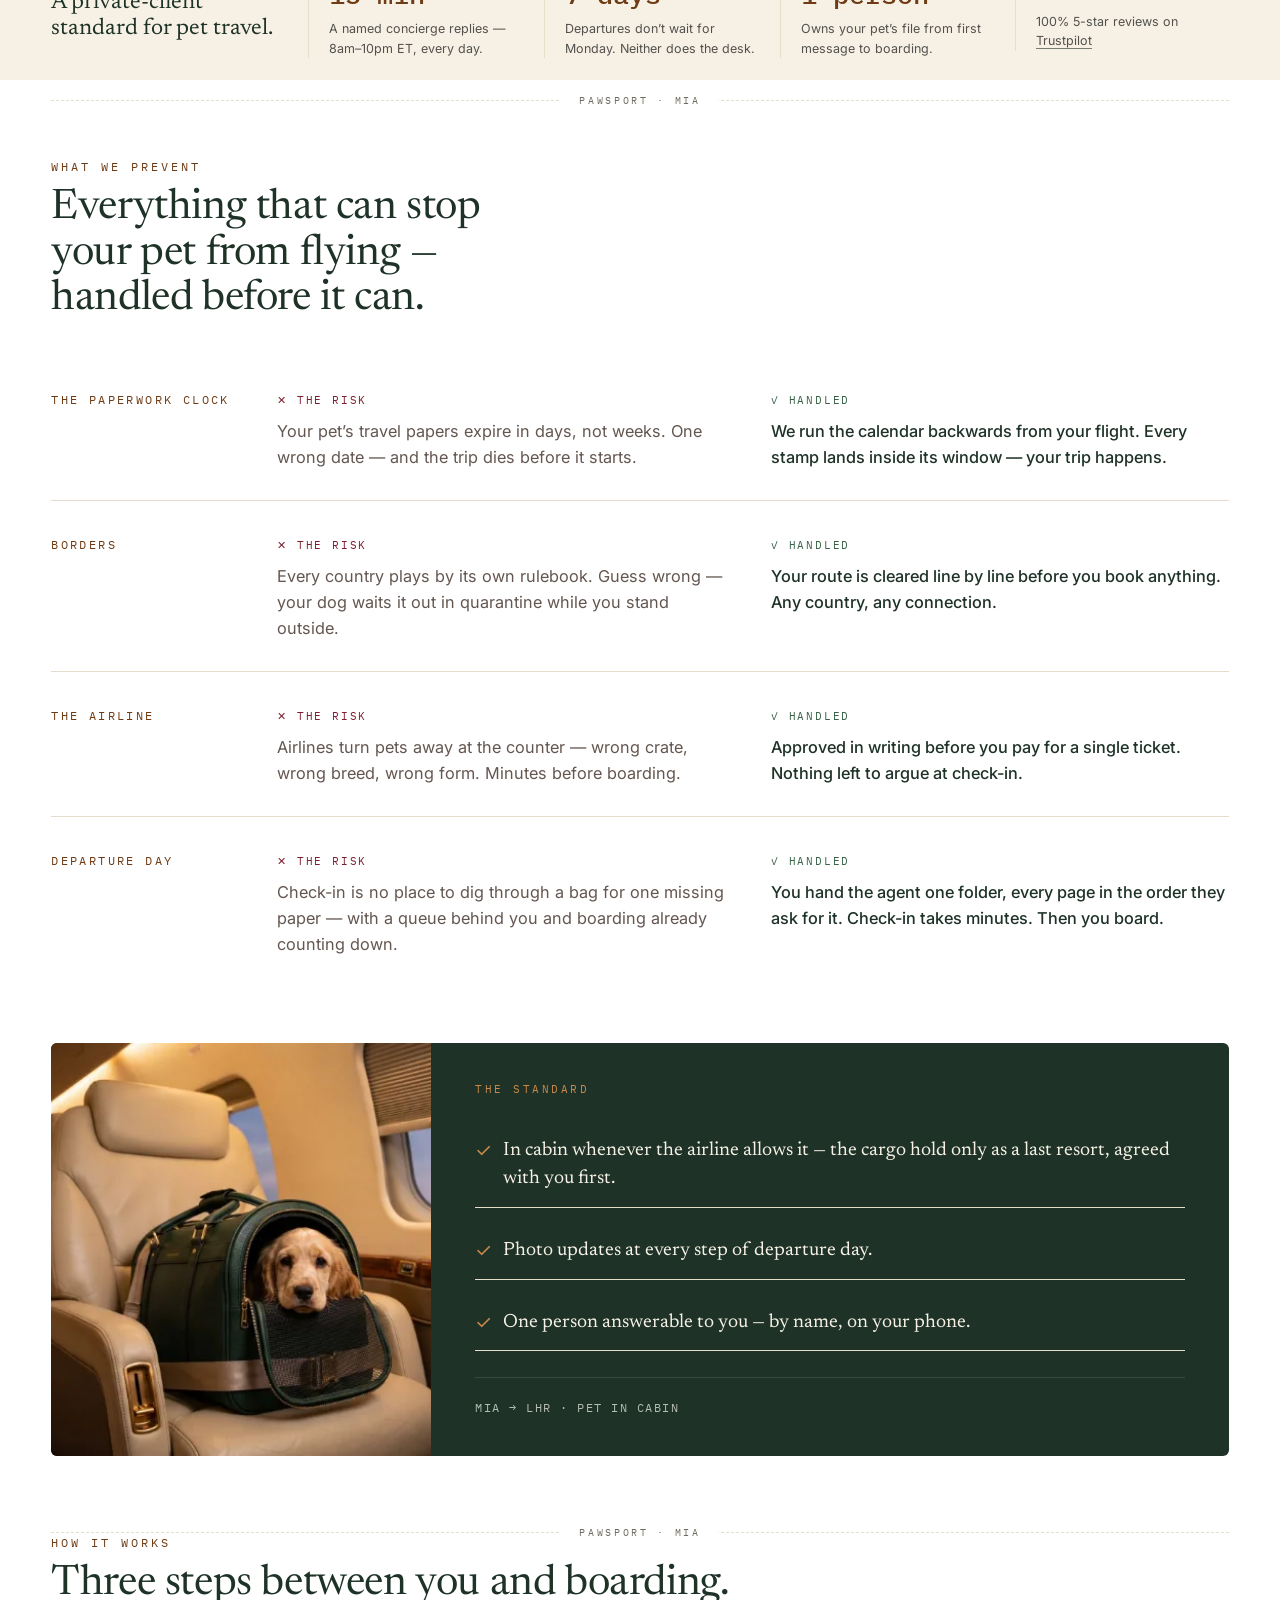
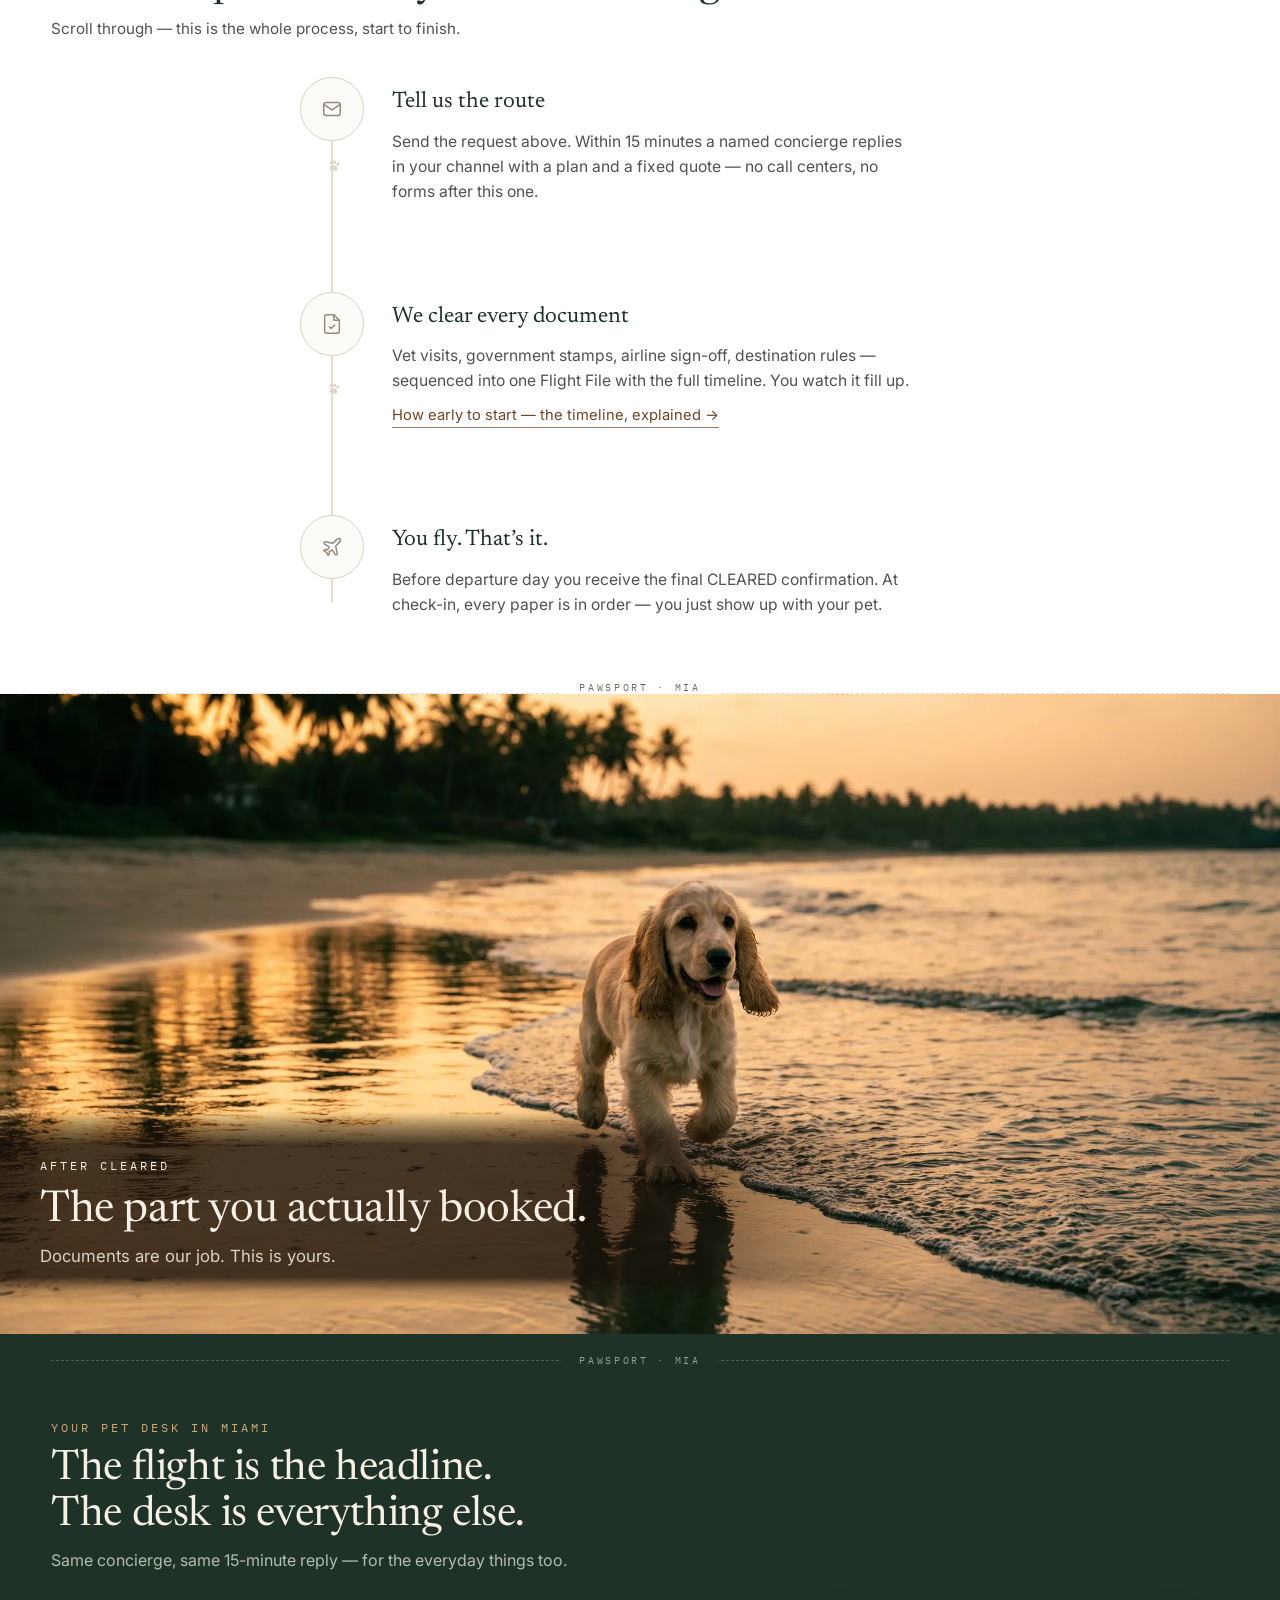
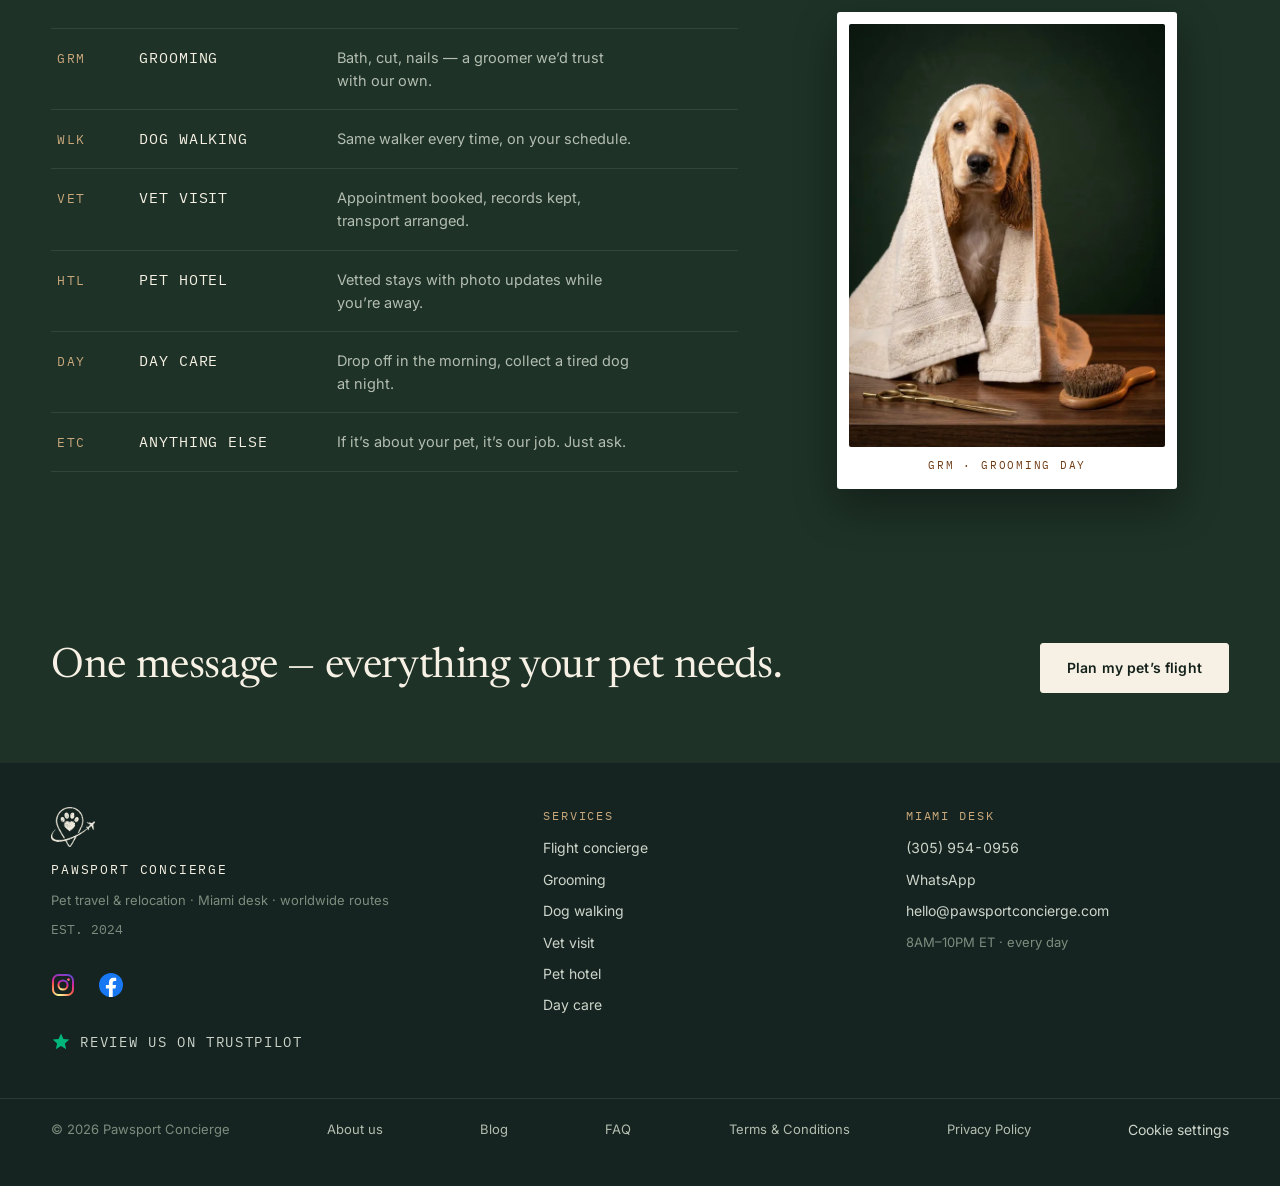
==== commit 739f2f94: "Form: draft autosave, calendar as portal with month chips, fix taps blocked by overlays Calendar cel" ====
--- a/index.html
+++ b/index.html
@@ -1822,13 +1822,16 @@
    под <body>, страница прокручивается вместе с ним). Ширина — 348px или viewport
    минус 16px; левый край зажат, чтобы календарь не выходил за экран. */
 function placeCal(){
+  // body{zoom} (>=1780px): getBoundingClientRect/scrollX/Y отдают пиксели viewport,
+  // а left/top потомка body считаются в увеличенных пикселях. k — viewport-px на 1 layout-px.
   const r = dateBtn.getBoundingClientRect();
-  const vw = document.documentElement.clientWidth;
+  const k = dateBtn.offsetWidth ? r.width / dateBtn.offsetWidth : 1;
+  const vw = document.documentElement.clientWidth / k;
   const w = Math.min(348, vw - 16);
-  const left = Math.max(8, Math.min(r.left, vw - w - 8));
+  const left = Math.max(8, Math.min(r.left / k, vw - w - 8));
   cal.style.width = w + 'px';
-  cal.style.left = Math.round(left + window.scrollX) + 'px';
-  cal.style.top = Math.round(r.bottom + window.scrollY + 6) + 'px';
+  cal.style.left = Math.round(left + window.scrollX / k) + 'px';
+  cal.style.top = Math.round((r.bottom + window.scrollY) / k + 6) + 'px';
 }
 function calButtons(){ return Array.prototype.filter.call(cal.querySelectorAll('button'), b => !b.disabled); }
 function openCal(open){
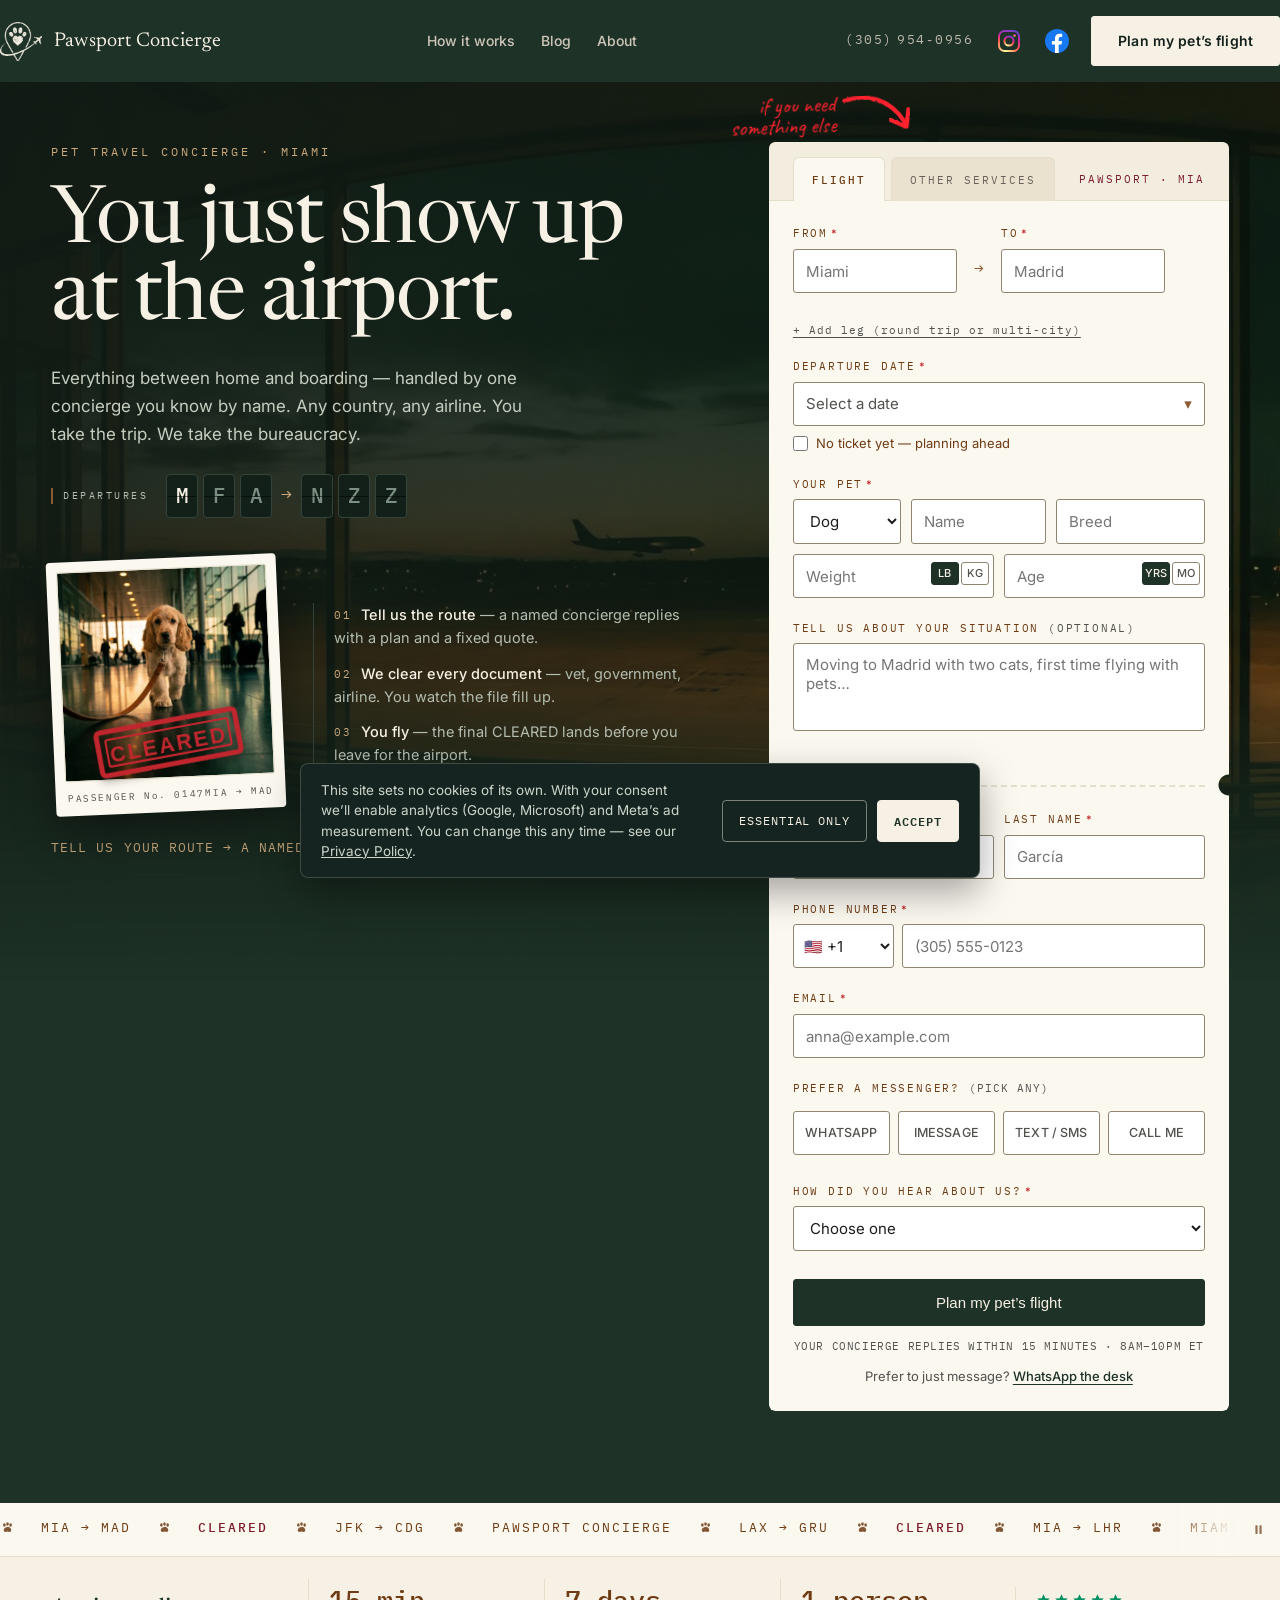
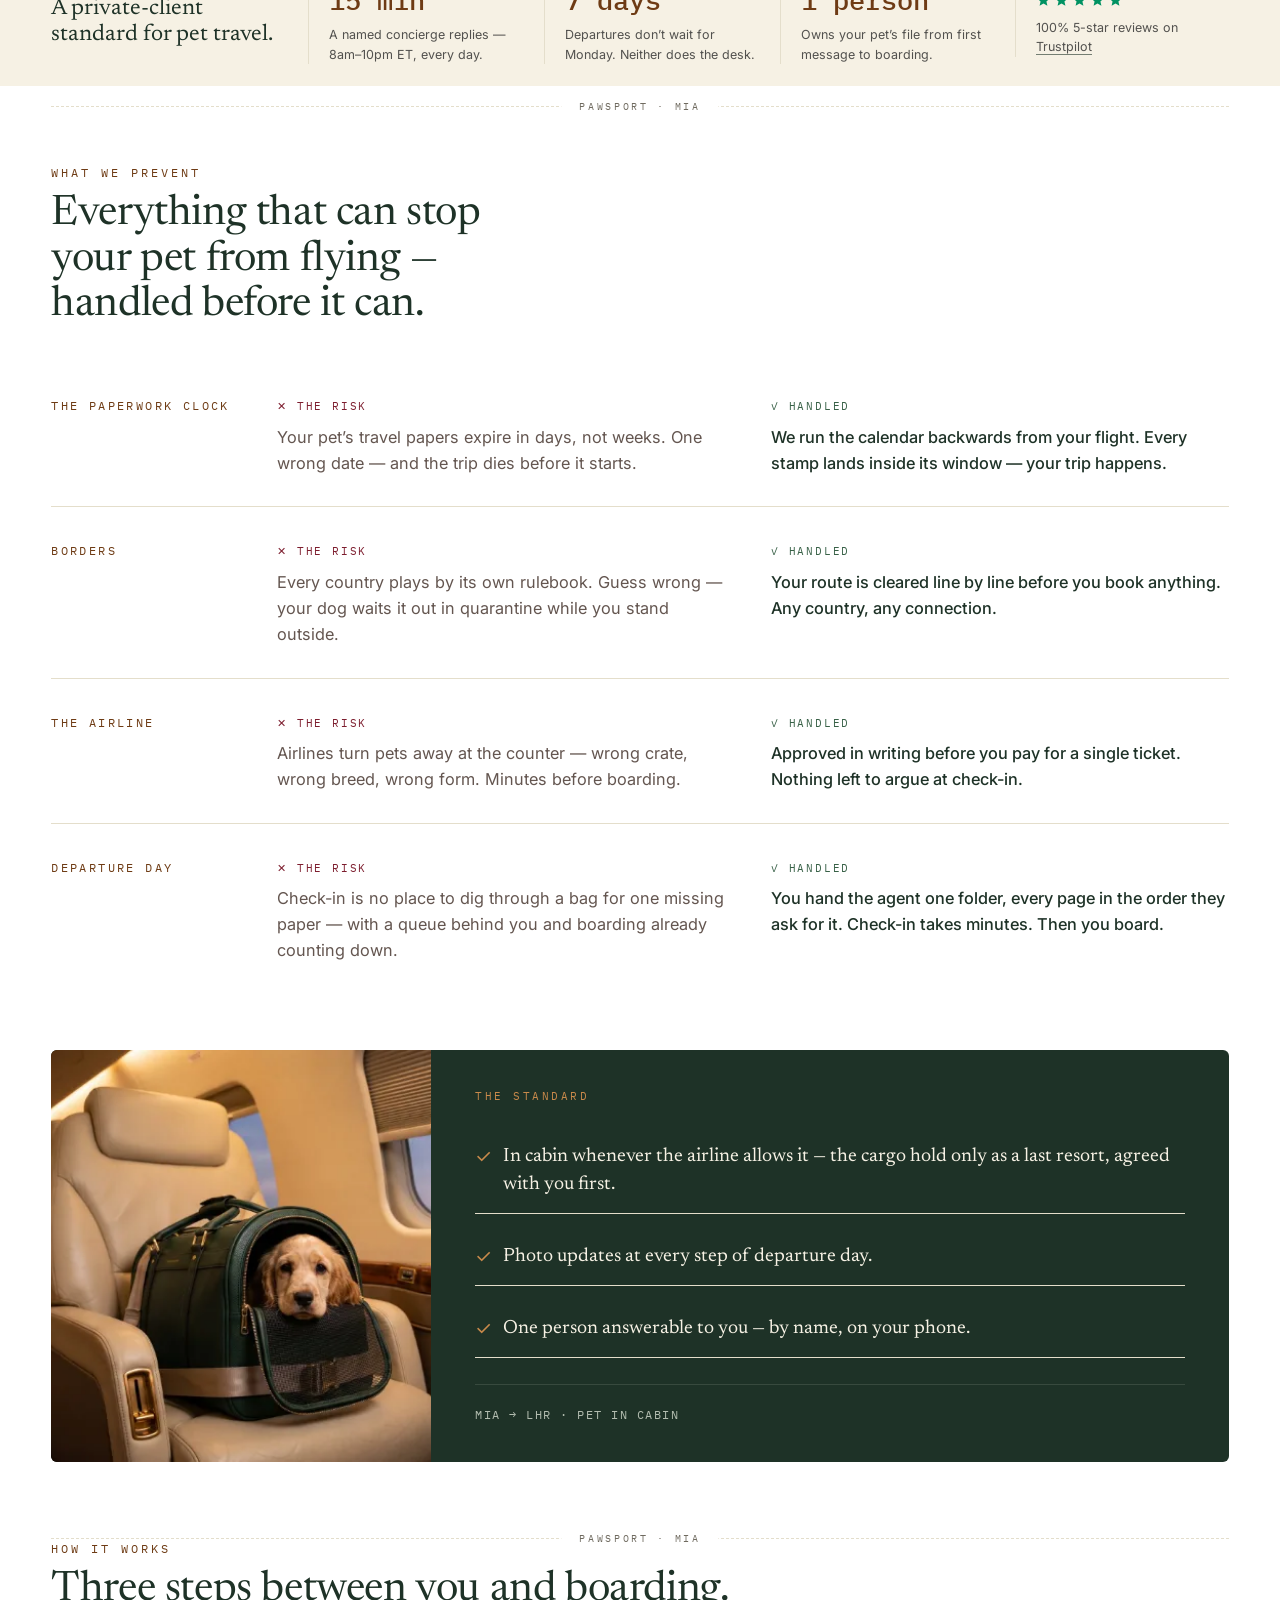
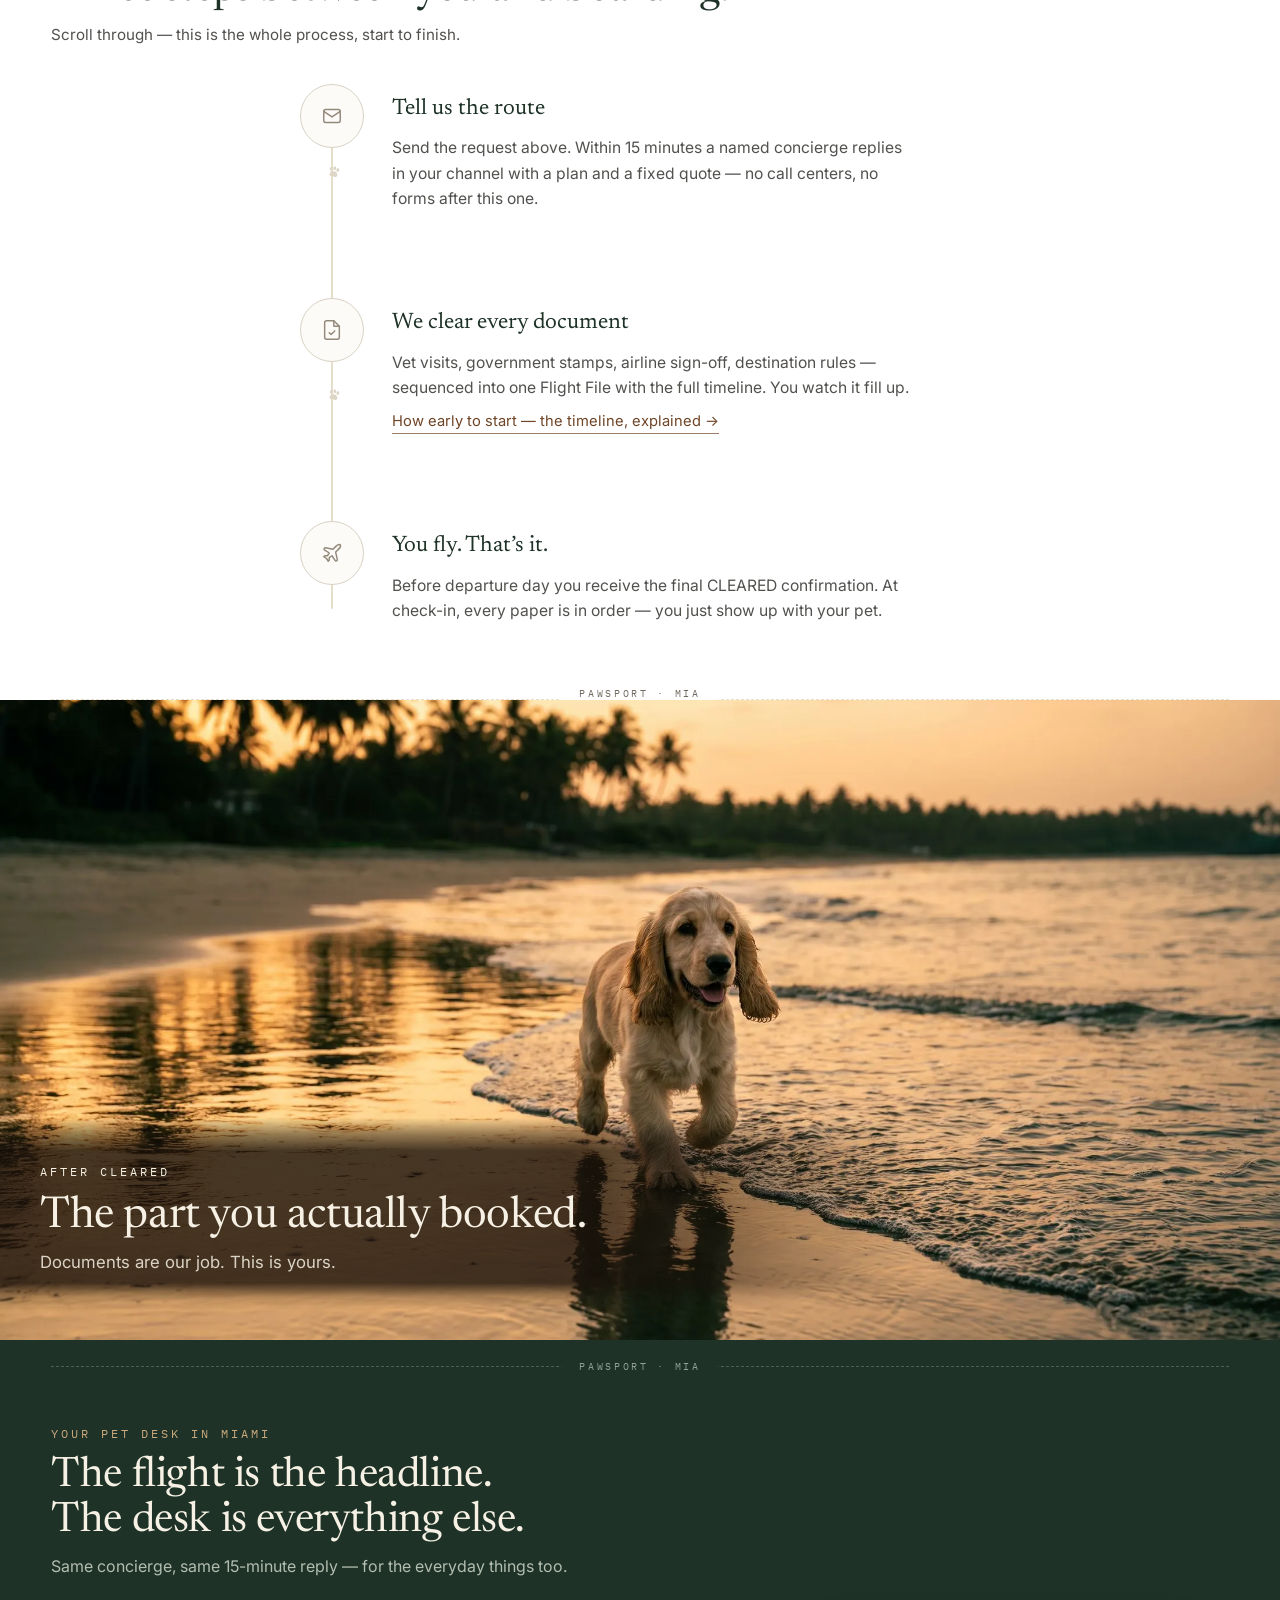
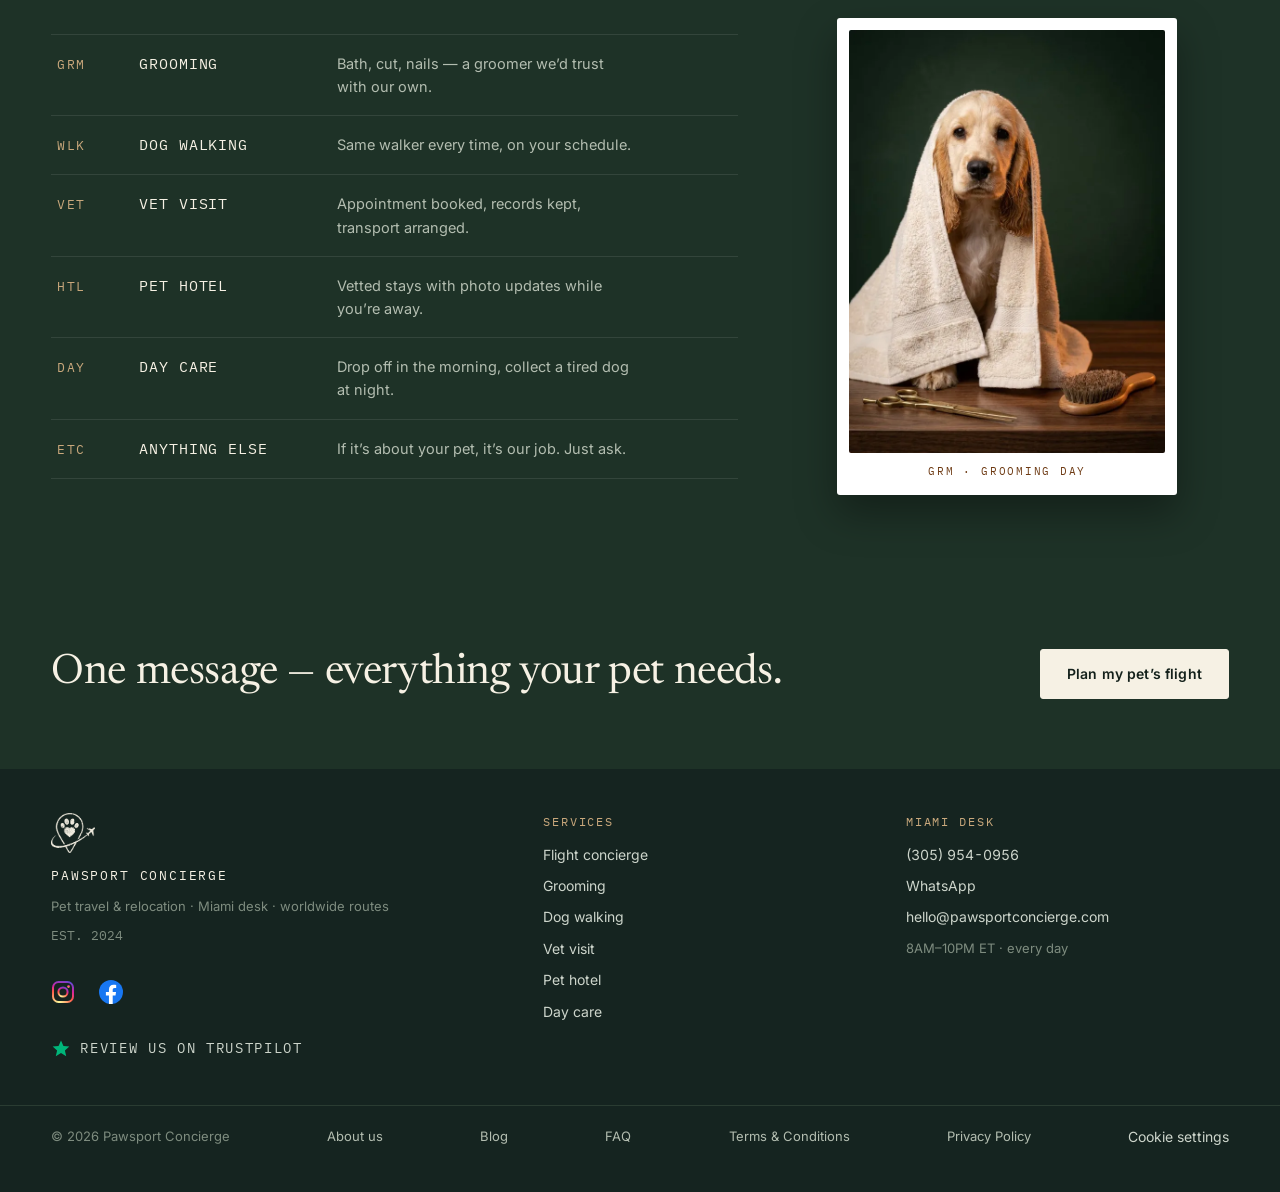
==== commit a823bc53: "Form: draft autosave, portal calendar with flip, 44px tap targets, test matrix Calendar cells were c" ====
--- a/index.html
+++ b/index.html
@@ -209,7 +209,7 @@
 .remove-leg{background:none;border:1px solid var(--line-strong);border-radius:3px;width:32px;height:41px;cursor:pointer;color:var(--muted);font-size:15px;line-height:1}
 .remove-leg:hover{border-color:var(--oxblood);color:var(--oxblood)}
 .leg:first-child .remove-leg{visibility:hidden}
-.add-leg{display:inline-block;margin-top:0;font-family:var(--mono);font-size:11px;letter-spacing:1px;color:var(--muted);background:none;border:none;cursor:pointer;padding:0;text-decoration:underline;text-underline-offset:3px}
+.add-leg{display:inline-flex;align-items:center;min-height:44px;margin:-15px 0 -14px;font-family:var(--mono);font-size:11px;letter-spacing:1px;color:var(--muted);background:none;border:none;cursor:pointer;padding:0;text-decoration:underline;text-underline-offset:3px}
 .add-leg:hover{color:var(--navy)}
 .date-btn{width:100%;text-align:left;font-family:var(--sans);font-size:15px;color:var(--muted);padding:11px 12px;min-height:44px;border:1px solid var(--line-strong);border-radius:3px;background:#fff;cursor:pointer;position:relative;transition:border-color .15s}
 .date-btn::after{content:"\25BE";position:absolute;right:12px;color:var(--camel)}
@@ -223,7 +223,8 @@
    следующего блока, на телефоне — куки-баннер (z 70) и sticky-CTA (z 50). z-index 80 —
    выше всех фиксированных слоёв страницы. 348px = 7 ячеек по 44px + зазоры + поля;
    на узком экране ширина ужимается до viewport минус 16px (см. placeCal). */
-.cal{display:none;position:absolute;z-index:80;width:348px;background:var(--paper);border:1px solid var(--line);border-radius:6px;box-shadow:0 16px 40px rgba(0,0,0,.18);padding:14px}
+.cal{display:none;position:absolute;z-index:80;width:348px;background:var(--paper);border:1px solid var(--line);border-radius:6px;box-shadow:0 16px 40px rgba(0,0,0,.18);padding:14px;overscroll-behavior:contain}
+.cal-top{position:sticky;top:0;z-index:1;background:var(--paper);margin:-14px -14px 0;padding:14px 14px 0}
 .cal-months{display:flex;gap:4px;overflow-x:auto;margin:0 0 10px;padding-bottom:4px;scrollbar-width:none;-webkit-overflow-scrolling:touch}
 .cal-months::-webkit-scrollbar{display:none}
 .cal-month{flex:0 0 auto;min-height:44px;padding:0 12px;border:1px solid var(--line-strong);border-radius:999px;background:#fff;font-family:var(--mono);font-size:11px;letter-spacing:1px;color:var(--navy);cursor:pointer;touch-action:manipulation}
@@ -242,7 +243,8 @@
 .cal-day:disabled{color:#C9C2B2;cursor:default}
 .cal-day.today{box-shadow:inset 0 0 0 1px var(--camel)}
 .cal-day.sel{background:var(--navy);color:var(--cream)}
-.check{display:flex;align-items:center;gap:8px;margin-top:8px;font-size:13px;color:var(--muted)}
+.check{display:flex;align-items:center;gap:8px;margin:-4px 0 -12px;font-size:13px;color:var(--muted)}
+.check label{display:flex;align-items:center;min-height:44px;cursor:pointer}
 .check input{width:15px;height:15px;accent-color:var(--navy)}
 .channels{display:grid;grid-template-columns:repeat(4,1fr);gap:8px}
 .chan{position:relative;display:block;cursor:pointer}
@@ -257,7 +259,8 @@
 .unit-field{position:relative}
 .unit-field input{padding-right:66px}
 .unit-toggle{position:absolute;top:50%;right:5px;transform:translateY(-50%);display:flex;gap:2px}
-.unit-toggle .chan .tile{padding:4px 0;width:28px;font-size:11px;line-height:1.2;letter-spacing:0}
+.unit-toggle .chan{display:flex;align-items:center;min-height:44px}
+.unit-toggle .chan .tile{padding:4px 0;width:28px;min-height:0;font-size:11px;line-height:1.2;letter-spacing:0}
 /* ── блок «Your pet» — две строки: ≥652px [тип | имя | порода] и [вес | возраст]
    (во вкладке Other services — [город | возраст]); ≤651px порода уходит на свою
    строку: [тип | имя], [порода], [вес | возраст]. Замер: test-form-fields.py ── */
@@ -269,7 +272,7 @@
   .pet-row-a .pet-breed{grid-column:1/-1}
 }
 /* уже 360px ячейка веса (≈124px) не вмещает «Weight» рядом с плитками — отдаём ей больше */
-@media (max-width:359px){ .pet-row-b{grid-template-columns:1.1fr .9fr} }
+@media (max-width:374px){ .pet-row-b{grid-template-columns:1fr} }
 /* ── телефон: своя строка во всю ширину под именем. Селект кода страны
    (флаг + код) компактный — ширину задаёт самая длинная опция («+1 876»),
    padding минимальный; min-width:0 у номера, чтобы грид не раздувался. ── */
@@ -549,7 +552,7 @@
    устройствах hover нет, поэтому вкладка была там нерабочей.
    ВНИМАНИЕ: правило .chan .tile объявлено дважды (см. выше по файлу),
    это второе перекрывает первое. Дубль не трогали — отдельная задача. */
-.chan .tile{display:block;width:100%;border:1px solid var(--line-strong);border-radius:3px;background:#fff;padding:11px 2px;text-align:center;font-family:var(--sans);font-size:12.5px;font-weight:500;letter-spacing:.01em;color:var(--muted);transition:border-color .15s,background-color .15s,color .15s;white-space:nowrap;overflow:hidden;text-overflow:ellipsis}
+.chan .tile{display:block;width:100%;min-height:44px;border:1px solid var(--line-strong);border-radius:3px;background:#fff;padding:11px 2px;text-align:center;font-family:var(--sans);font-size:12.5px;font-weight:500;letter-spacing:.01em;color:var(--muted);transition:border-color .15s,background-color .15s,color .15s;white-space:nowrap;overflow:hidden;text-overflow:ellipsis}
 @media(max-width:560px){.channels{grid-template-columns:repeat(2,1fr)}}
 
 /* --- прямоугольный штамп CLEARED на полароиде --- */
@@ -621,7 +624,7 @@
 
 /* --- вкладки формы + рукописная стрелка --- */
 .file-tabs{display:flex;align-items:flex-end;gap:6px;padding:14px 24px 0;border-bottom:1px solid var(--line);background:#F3EDDF;border-radius:6px 6px 0 0}
-.ftab{font-family:var(--mono);font-size:11px;letter-spacing:2px;padding:11px 18px;background:#EAE2CF;border:1px solid var(--line);border-bottom:none;border-radius:6px 6px 0 0;color:#8b8578;cursor:pointer;position:relative;top:1px;transition:background .15s,color .15s}
+.ftab{font-family:var(--mono);font-size:11px;letter-spacing:2px;padding:11px 18px;min-height:44px;display:inline-flex;align-items:center;background:#EAE2CF;border:1px solid var(--line);border-bottom:none;border-radius:6px 6px 0 0;color:#8b8578;cursor:pointer;position:relative;top:1px;transition:background .15s,color .15s}
 .ftab:hover{color:#6E3B14}
 .ftab.active{background:var(--paper);color:#6E3B14;font-weight:500}
 .ft-brand{margin-left:auto;font-family:var(--mono);font-size:11px;letter-spacing:2px;color:var(--oxblood);padding-bottom:12px}
@@ -1802,10 +1805,10 @@
   const first = (new Date(y, m, 1).getDay() + 6) % 7; /* Monday-first */
   const days = new Date(y, m + 1, 0).getDate();
   const canPrev = new Date(y, m, 1) > today;
-  let html = '<div class="cal-head">' +
+  let html = '<div class="cal-top"><div class="cal-head">' +
     '<button type="button" class="cal-nav" data-nav="-1" aria-label="Previous month"' + (canPrev ? '' : ' disabled') + '>&#8249;</button>' +
     '<span class="cal-title">' + MONTHS[m] + ' ' + y + '</span>' +
-    '<button type="button" class="cal-nav" data-nav="1" aria-label="Next month">&#8250;</button></div>' + renderMonths() + '<div class="cal-grid">';
+    '<button type="button" class="cal-nav" data-nav="1" aria-label="Next month">&#8250;</button></div>' + renderMonths() + '</div><div class="cal-grid">';
   DOW.forEach(d => html += '<span class="cal-dow">' + d + '</span>');
   for (let i = 0; i < first; i++) html += '<span></span>';
   for (let d = 1; d <= days; d++){
@@ -1824,14 +1827,36 @@
 function placeCal(){
   // body{zoom} (>=1780px): getBoundingClientRect/scrollX/Y отдают пиксели viewport,
   // а left/top потомка body считаются в увеличенных пикселях. k — viewport-px на 1 layout-px.
+  // k — от самого #cal (под <body>, без transform; openCal сначала показывает его, потом зовёт placeCal),
+  // не от кнопки: карточка .file стоит в perspective, rect кнопки искажён на ~1%.
   const r = dateBtn.getBoundingClientRect();
-  const k = dateBtn.offsetWidth ? r.width / dateBtn.offsetWidth : 1;
+  const k = cal.offsetWidth ? cal.getBoundingClientRect().width / cal.offsetWidth : (parseFloat(getComputedStyle(document.body).zoom) || 1);
   const vw = document.documentElement.clientWidth / k;
   const w = Math.min(348, vw - 16);
   const left = Math.max(8, Math.min(r.left / k, vw - w - 8));
   cal.style.width = w + 'px';
   cal.style.left = Math.round(left + window.scrollX / k) + 'px';
-  cal.style.top = Math.round((r.bottom + window.scrollY) / k + 6) + 'px';
+  // Высота: по умолчанию под кнопкой. Не влезает под кнопкой, а над ней места больше — над кнопкой.
+  // Не влезает ни там, ни там — большая сторона, max-height и прокрутка внутри (шапка и месяцы липкие),
+  // но не ниже минимума: шапка + месяцы + дни недели + две строки дней.
+  cal.style.maxHeight = ''; cal.style.overflowY = '';
+  const natural = cal.offsetHeight;
+  const top = cal.querySelector('.cal-top'), dow = cal.querySelector('.cal-dow'), day = cal.querySelector('.cal-day');
+  const minH = (top ? top.offsetHeight : 0) + (dow ? dow.offsetHeight + 2 : 0) + 2 * ((day ? day.offsetHeight : 44) + 2) + 2;
+  const vh = window.innerHeight / k;
+  const below = Math.floor(vh - r.bottom / k - 6 - 8);
+  const above = Math.floor(r.top / k - 6 - 8);
+  let place = 'below', avail = below;
+  if (natural > below && above > below){ place = 'above'; avail = above; }
+  let h = natural;
+  if (natural > avail){
+    if (avail >= minH) h = avail;
+    else { place = 'over'; h = Math.min(minH, Math.floor(vh - 16)); } // минимум не влезает ни сверху, ни снизу — накрыть кнопку, прижать к краю экрана
+    cal.style.maxHeight = h + 'px'; cal.style.overflowY = 'auto';
+  }
+  cal.dataset.place = place;
+  let topV = place === 'below' ? r.bottom / k + 6 : place === 'above' ? r.top / k - h - 6 : Math.max(8, Math.min(r.bottom / k + 6, vh - h - 8));
+  cal.style.top = Math.round(topV + window.scrollY / k) + 'px';
 }
 function calButtons(){ return Array.prototype.filter.call(cal.querySelectorAll('button'), b => !b.disabled); }
 function openCal(open){
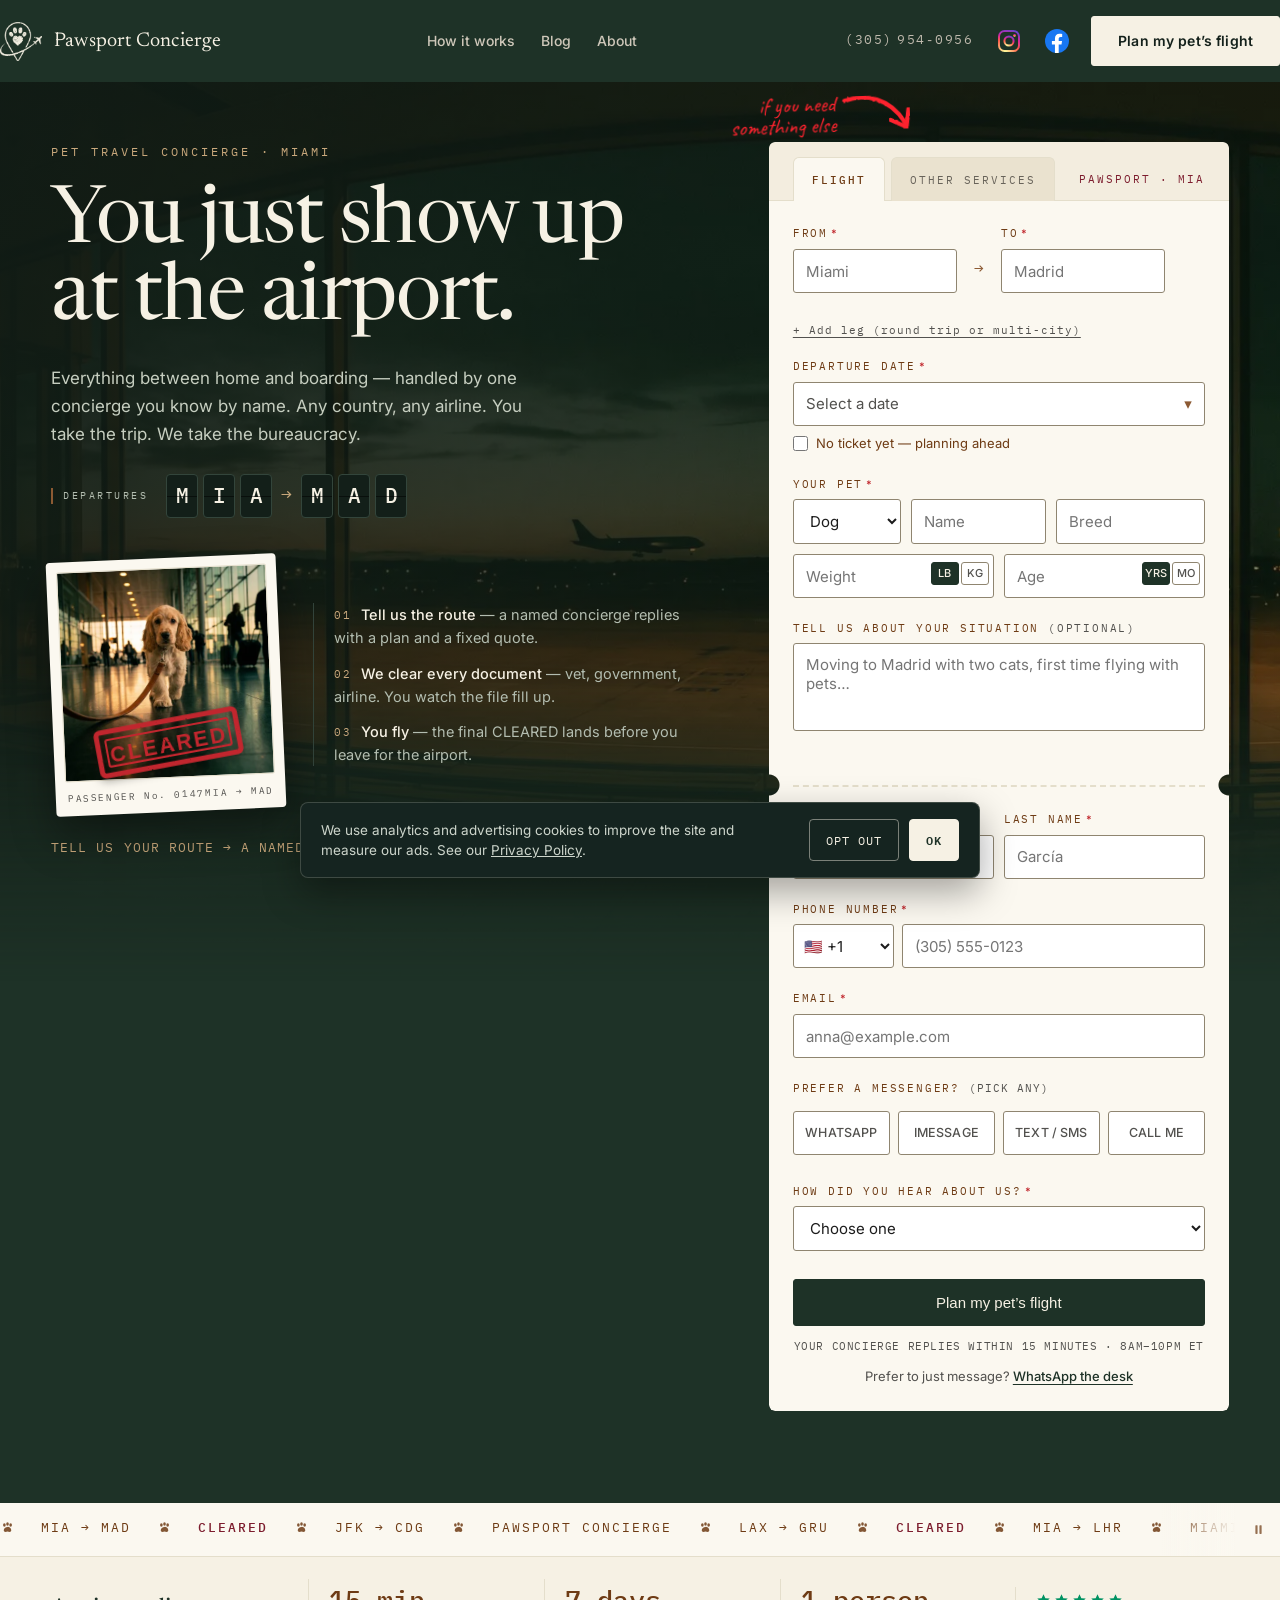
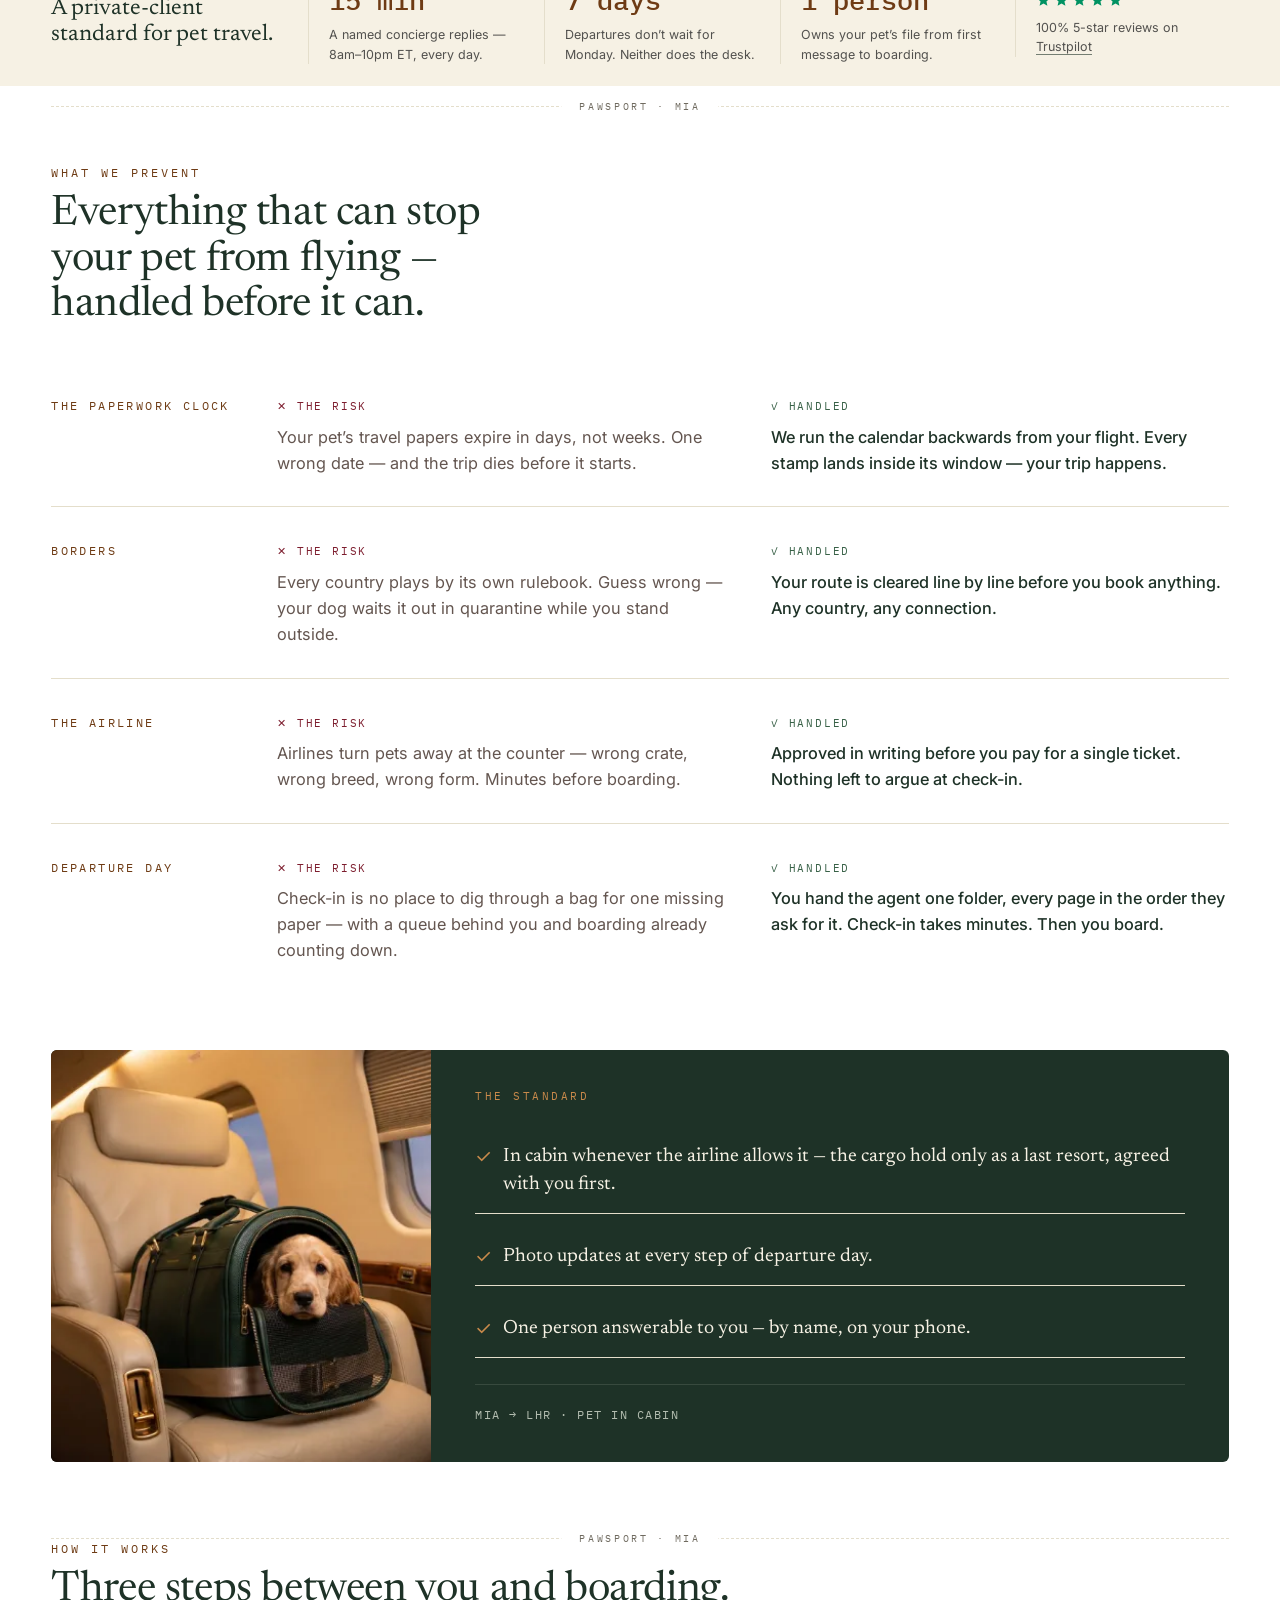
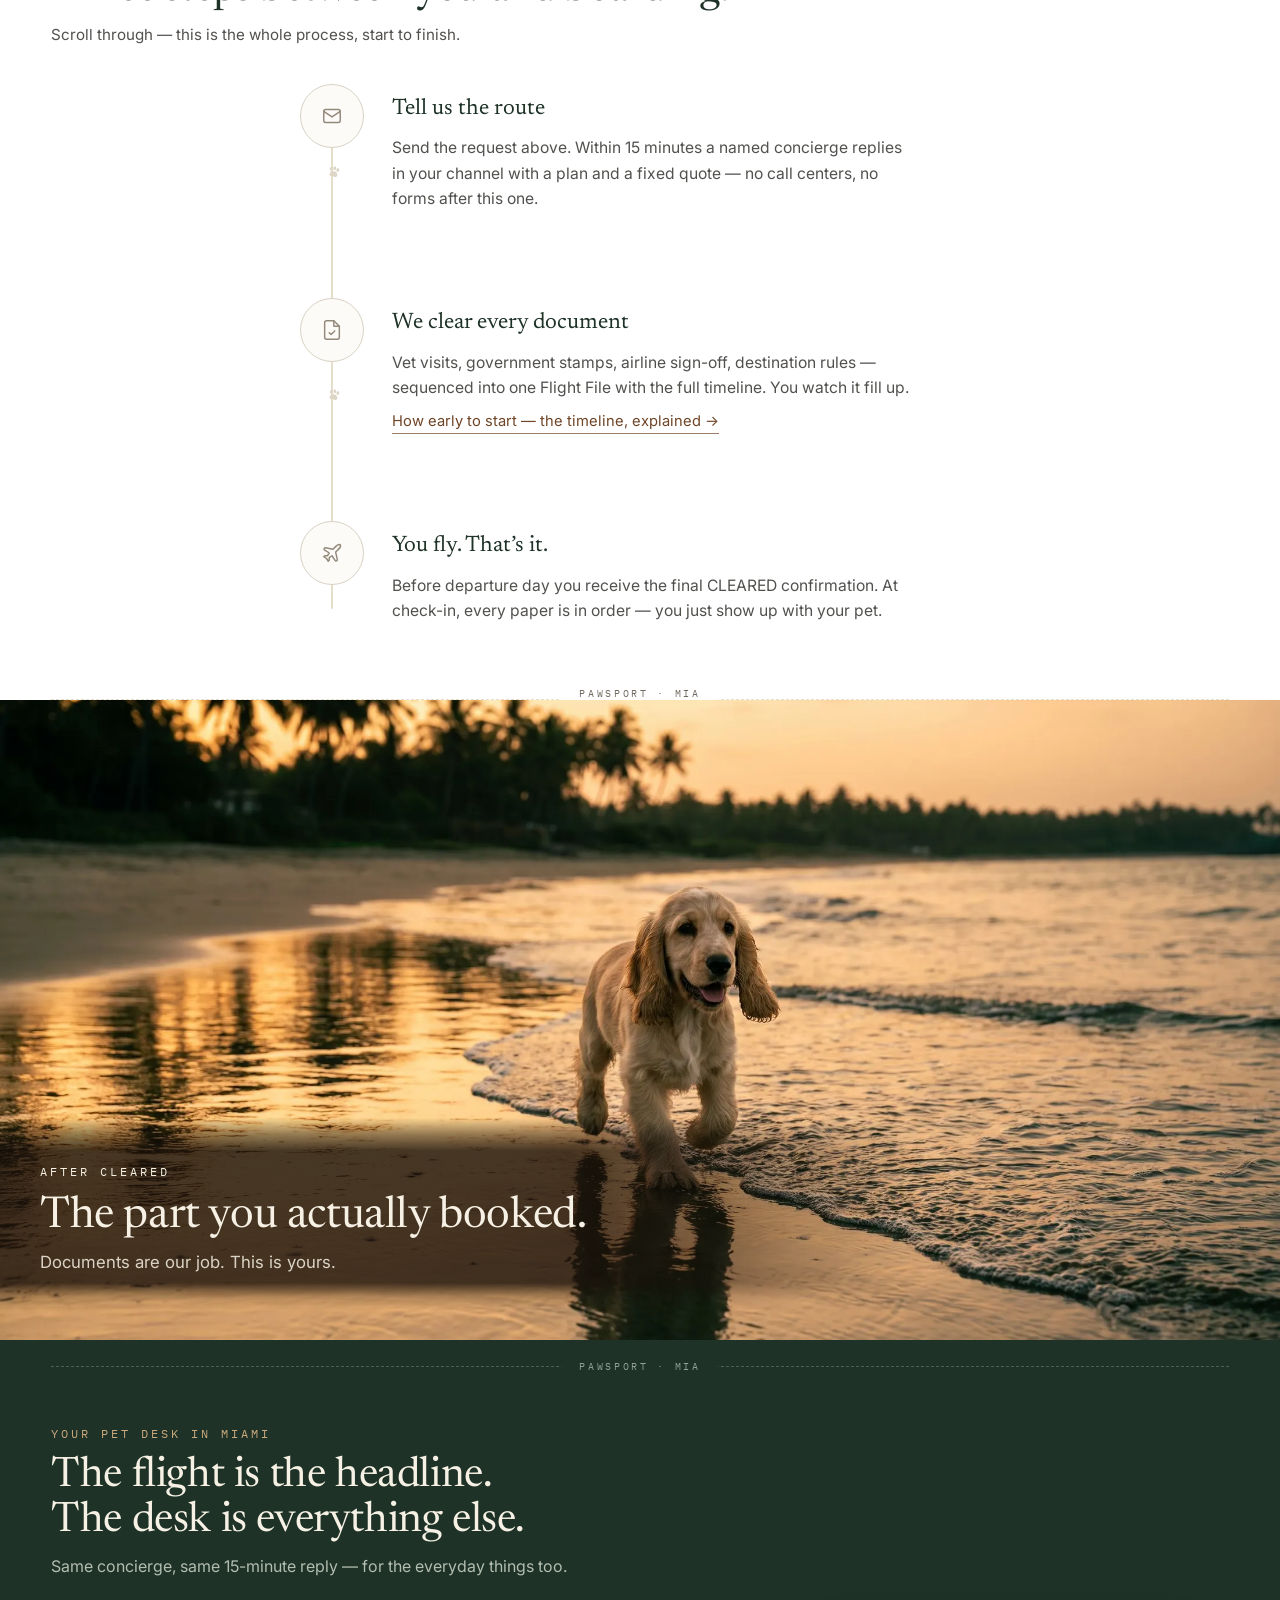
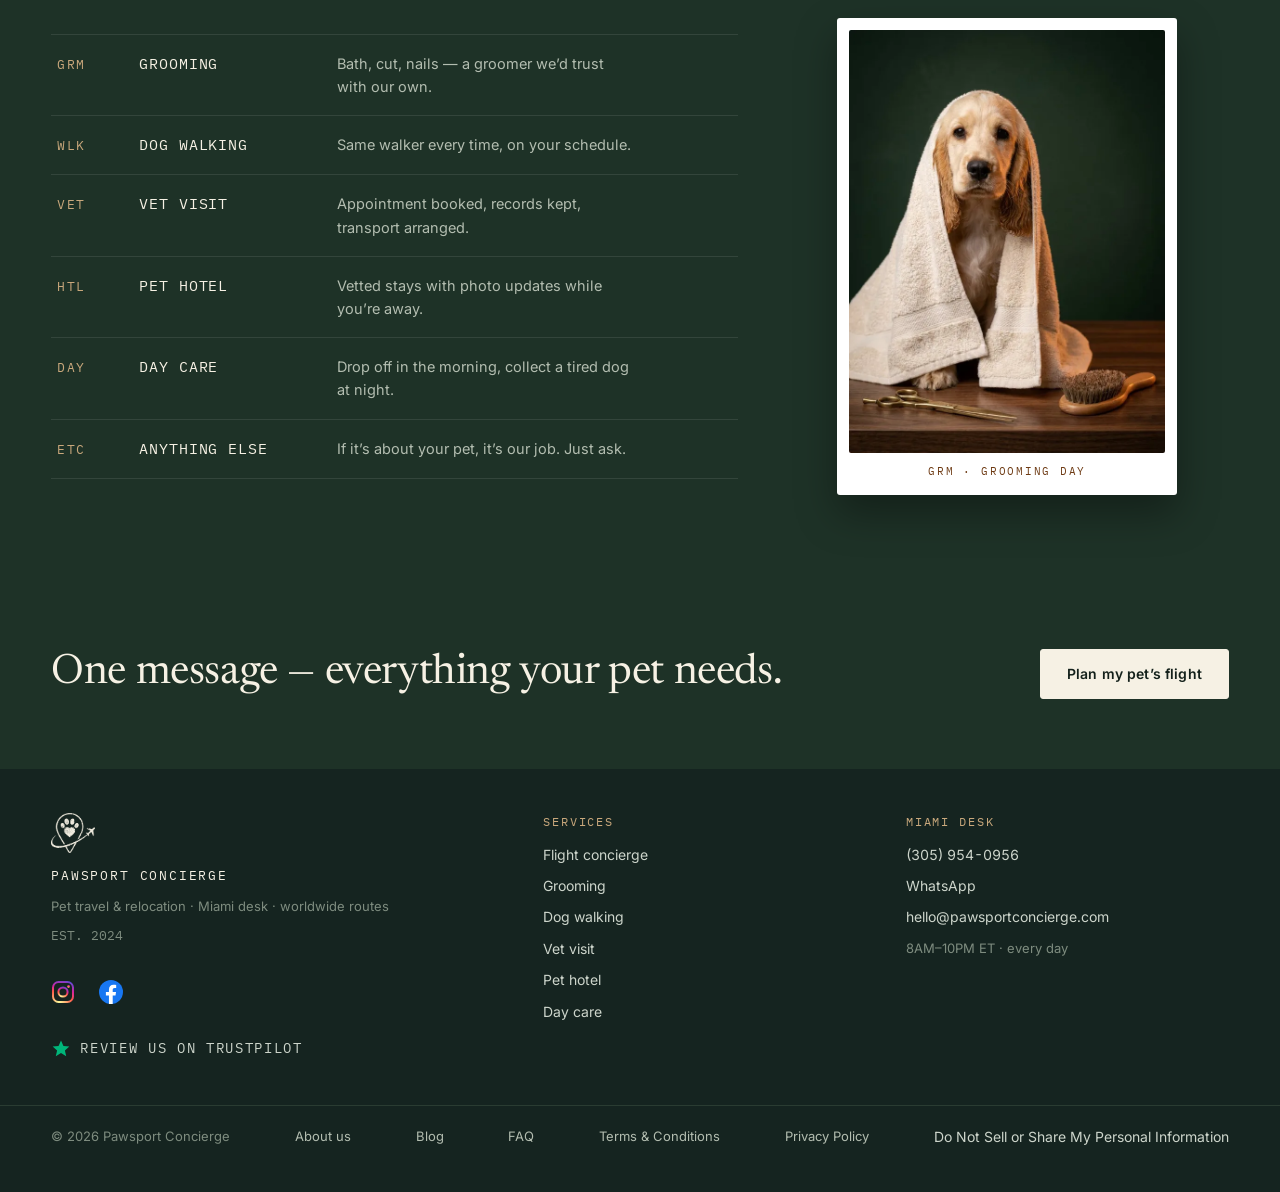
==== commit d4052204: "Consent by region: US opt-out, EU opt-in; GPC; Consent Mode v2; privacy updated Region from browser " ====
--- a/index.html
+++ b/index.html
@@ -64,9 +64,34 @@
      поддерживается: такие браузеры возьмут png/jpg из image-set. -->
 <link rel="preload" as="image" type="image/webp"
       href="assets/media/hero-terminal-2600.webp" fetchpriority="high">
-<link rel="preconnect" href="https://fonts.googleapis.com">
-<link rel="preconnect" href="https://fonts.gstatic.com" crossorigin>
-<link href="https://fonts.googleapis.com/css2?family=Newsreader:ital,opsz,wght@0,6..72,300;0,6..72,400;0,6..72,500;1,6..72,400&family=Inter:wght@400;500;600&family=IBM+Plex+Mono:wght@400;500&family=Caveat:wght@600&display=swap" rel="stylesheet">
+<!-- Регион и шрифты. EU (tz Europe/* и атлантические острова ЕС) — opt-in: Google Fonts
+     и аналитика только после согласия, до него системные шрифты; US — opt-out: шрифты сразу.
+     <link id="gfonts"> без href ничего не грузит, href ставит скрипт. Результат: data-region на <html>,
+     window.__pwRegion, localStorage pw-region (отладка). ?region=eu|us — переопределение для тестов.
+     Та же логика региона — в скрипте согласия (инлайн главной и assets/site.js). -->
+<link id="gfonts" rel="stylesheet" data-href="https://fonts.googleapis.com/css2?family=Newsreader:ital,opsz,wght@0,6..72,300;0,6..72,400;0,6..72,500;1,6..72,400&family=Inter:wght@400;500;600&family=IBM+Plex+Mono:wght@400;500&family=Caveat:wght@600&display=swap">
+<script>
+(function(){
+  var q = /[?&]region=(eu|us)(&|$)/.exec(location.search), tz = '';
+  try { tz = Intl.DateTimeFormat().resolvedOptions().timeZone || ''; } catch(e){}
+  var EU = ['Atlantic/Reykjavik','Atlantic/Canary','Atlantic/Madeira','Atlantic/Azores','Atlantic/Faroe'];
+  var region = q ? q[1] : ((tz.indexOf('Europe/') === 0 || EU.indexOf(tz) >= 0) ? 'eu' : 'us');
+  document.documentElement.setAttribute('data-region', region);
+  window.__pwRegion = region;
+  try { localStorage.setItem('pw-region', region); } catch(e){}
+  var consent = null; try { consent = localStorage.getItem('pw-consent'); } catch(e){}
+  window.__pwLoadFonts = function(){
+    if (window.__fontsLoaded) return; window.__fontsLoaded = true;
+    var l = document.getElementById('gfonts'); if (!l || !l.dataset.href) return;
+    [['https://fonts.googleapis.com', ''], ['https://fonts.gstatic.com', 'anonymous']].forEach(function(p){
+      var c = document.createElement('link'); c.rel = 'preconnect'; c.href = p[0]; if (p[1]) c.crossOrigin = p[1];
+      l.parentNode.insertBefore(c, l);
+    });
+    l.href = l.dataset.href;
+  };
+  if (region === 'us' || consent === 'all') window.__pwLoadFonts();
+})();
+</script>
 
 <style>
 :root{
@@ -82,7 +107,7 @@
   --focus:#8C5A33; --focus-on-dark:#C9A87C;
   /* высота мобильной панели .sticky-cta — куки-баннер поднимается над ней */
   --sticky-cta-h:70px;
-  --serif:'Newsreader',Georgia,serif; --sans:'Inter',system-ui,sans-serif; --mono:'IBM Plex Mono',monospace;
+  --serif:'Newsreader',Georgia,serif; --sans:'Inter',system-ui,sans-serif; --mono:'IBM Plex Mono',ui-monospace,Menlo,monospace;
 }
 *{margin:0;padding:0;box-sizing:border-box}
 html{scroll-behavior:smooth}
@@ -816,6 +841,10 @@
 .ck-ghost:hover{border-color:var(--cream, #F6F1E4)}
 .ck-accept{background:var(--cream, #F6F1E4);color:#1E3227;border-color:var(--cream, #F6F1E4);font-weight:600}
 .ck-accept:hover{background:#fff}
+/* EU (opt-in): Reject и Accept одного веса — без тёмных паттернов; класс eq ставит скрипт согласия */
+.cookies.eq .ck-btn{font-weight:500}
+.cookies.eq .ck-accept{background:none;color:var(--cream, #F6F1E4);border-color:rgba(246,241,228,.45)}
+.cookies.eq .ck-accept:hover{background:none;border-color:var(--cream, #F6F1E4)}
 @media(max-width:640px){.cookies{flex-direction:column;align-items:stretch;gap:12px;bottom:calc(12px + env(safe-area-inset-bottom))}.cookies-actions{justify-content:flex-end}}
 /* Мобильный sticky-CTA живёт внизу экрана (z-index 50), а куки-баннер (z-index 70)
    ложился прямо на него. Поднимаем баннер ровно на высоту панели — и только
@@ -1028,9 +1057,11 @@
      от переноса не меняется; z-index 70 остаётся высшим после .skip. -->
 <p class="sr-only" id="ck-live" aria-live="polite"></p>
 <div class="cookies" id="cookies" role="dialog" aria-modal="false" aria-label="Cookie settings" tabindex="-1">
-  <p>This site sets no cookies of its own. With your consent we&rsquo;ll enable analytics (Google, Microsoft) and Meta&rsquo;s ad measurement. You can change this any time &mdash; see our <a href="privacy.html#cookies">Privacy&nbsp;Policy</a>.</p>
+  <!-- Текст и подписи кнопок переписывает скрипт согласия по региону: EU — «Reject / Accept»
+       одного веса (класс eq), US — «Opt out / OK». -->
+  <p>We&rsquo;d like to use analytics and advertising cookies to improve the site and measure our ads. See our <a href="privacy.html#cookies">Privacy&nbsp;Policy</a>.</p>
   <div class="cookies-actions">
-    <button type="button" class="ck-btn ck-ghost" id="ck-essential">Essential only</button>
+    <button type="button" class="ck-btn ck-ghost" id="ck-essential">Reject</button>
     <button type="button" class="ck-btn ck-accept" id="ck-accept">Accept</button>
   </div>
 </div>
@@ -1659,7 +1690,7 @@
 function fbcFromClick(){ try { var v = sessionStorage.getItem('pw-fbclid'); if (!v) return ''; var p = v.split('|'); return 'fb.1.' + p[1] + '.' + p[0]; } catch(e){ return ''; } }
 
 /* ---- analytics helper ---- */
-function track(event, params){ window.dataLayer = window.dataLayer || []; window.dataLayer.push(Object.assign({event}, params || {})); if (window.__ga4Loaded && window.gtag) { gtag('event', event, params || {}); } }
+function track(event, params){ window.dataLayer = window.dataLayer || []; window.dataLayer.push(Object.assign({event}, params || {})); if (window.__ga4Loaded && window.gtag && (!window.__consentGranted || window.__consentGranted())) { gtag('event', event, params || {}); } }
 document.querySelectorAll('[data-track]').forEach(el => {
   el.addEventListener('click', () => track('click_' + el.dataset.track));
 });
@@ -2166,7 +2197,7 @@
   /* Meta: один event_id у пикселя и у CAPI — Meta склеивает их в одну заявку.
      Поля для Meta добавляем только при согласии 'all'. */
   data.event_id = 'lead-' + Date.now() + '-' + Math.random().toString(36).slice(2, 10);
-  data.consent = window.__consent || '';
+  data.consent = (window.__consentGranted && window.__consentGranted()) ? 'all' : 'essential';
   if (data.consent === 'all'){
     data.page_url = location.href.split('#')[0];
     data.user_agent = navigator.userAgent;
@@ -2215,7 +2246,7 @@
       no_ticket: !!data.noticket, days_to_departure: days,
       utm_source: data.utm_source || '(none)'
     });
-    if (data.consent === 'all' && window.fbq){
+    if (data.consent === 'all' && window.__consentGranted() && window.fbq){
       window.fbq('track', 'Lead', {content_category: data.need}, {eventID: data.event_id});
     }
 
@@ -2569,12 +2600,30 @@
 </script>
 
 <script>
+/* Согласие в двух режимах по региону (06.11.2026). Регион — head-скрипт (data-region на <html>,
+   window.__pwRegion, localStorage pw-region; ?region=eu|us — тест). EU — opt-in: до клика ничего
+   не грузится, включая Google Fonts; баннер «Reject / Accept» одного веса. US — opt-out: GA4, Clarity
+   и пиксель Meta сразу, если не было «Opt out» и нет сигнала GPC (navigator.globalPrivacyControl;
+   ?gpc=1 — тест); баннер «Opt out / OK», в подвале «Do Not Sell or Share My Personal Information».
+   GA4 Consent Mode v2 и fbq consent — по тому же статусу. Та же логика в assets/site.js — менять оба. */
 (function(){
-  var KEY = 'pw-consent';
-  var box = document.getElementById('cookies');
+  var KEY = 'pw-consent', GA4_ID = 'G-64W5X6RV2K', CLARITY_ID = 'xxqiuz1ged';
+  /* ID датасета «Pawsport Website» живёт в ДВУХ местах: здесь и в assets/site.js — менять оба. Пусто — не грузится. */
+  var META_PIXEL_ID = '1072394655611354';
+  var region = window.__pwRegion || 'us';   /* выставляет head-скрипт региона; ?region=eu|us — тест */
+  var gpc = navigator.globalPrivacyControl === true || /[?&]gpc=1(&|$)/.test(location.search); /* ?gpc=1 — тест */
   var saved = null;
   try { saved = localStorage.getItem(KEY); } catch(e){}
-  window.__consent = saved;
+  /* EU — только явное «Accept»; US — пока нет «Opt out» и нет сигнала GPC; явное «OK» перекрывает GPC */
+  function granted(){ return region === 'eu' ? saved === 'all' : (saved === 'all' || (!gpc && saved !== 'essential')); }
+  window.__consentGranted = granted;
+  window.__consent = granted() ? 'all' : 'essential';
+  window.dataLayer = window.dataLayer || [];
+  if (!window.gtag) window.gtag = function(){ window.dataLayer.push(arguments); };
+  function cm(on){ var v = on ? 'granted' : 'denied'; return {ad_storage: v, ad_user_data: v, ad_personalization: v, analytics_storage: v}; }
+  /* GA4 Consent Mode v2: EU — default denied и update после согласия; US — default по текущему статусу */
+  window.gtag('consent', 'default', cm(region === 'us' && granted()));
+  if (region === 'eu' && granted()) window.gtag('consent', 'update', cm(true));
   function loadClarity(){
     if (window.__clarityLoaded) return;
     window.__clarityLoaded = true;
@@ -2582,23 +2631,18 @@
       c[a]=c[a]||function(){(c[a].q=c[a].q||[]).push(arguments)};
       t=l.createElement(r);t.async=1;t.src="https://www.clarity.ms/tag/"+i;
       y=l.getElementsByTagName(r)[0];y.parentNode.insertBefore(t,y);
-    })(window, document, "clarity", "script", "xxqiuz1ged");
+    })(window, document, "clarity", "script", CLARITY_ID);
   }
   function loadGA4(){
     if (window.__ga4Loaded) return;
     window.__ga4Loaded = true;
     var s = document.createElement('script');
     s.async = true;
-    s.src = 'https://www.googletagmanager.com/gtag/js?id=G-64W5X6RV2K';
+    s.src = 'https://www.googletagmanager.com/gtag/js?id=' + GA4_ID;
     document.head.appendChild(s);
-    window.dataLayer = window.dataLayer || [];
-    window.gtag = function(){ dataLayer.push(arguments); };
-    gtag('js', new Date());
-    gtag('config', 'G-64W5X6RV2K');
-  }
-  /* Пиксель Meta — только после 'all'. ID датасета «Pawsport Website» живёт
-     в ДВУХ местах: здесь и в assets/site.js — менять оба. Пусто — не грузится. */
-  var META_PIXEL_ID = '1072394655611354';
+    window.gtag('js', new Date());
+    window.gtag('config', GA4_ID);
+  }
   function loadMetaPixel(){
     if (!META_PIXEL_ID || window.__metaLoaded) return;
     window.__metaLoaded = true;
@@ -2607,12 +2651,49 @@
     n.push=n;n.loaded=!0;n.version='2.0';n.queue=[];t=b.createElement(e);t.async=!0;
     t.src=v;s=b.getElementsByTagName(e)[0];s.parentNode.insertBefore(t,s)}(window,
     document,'script','https://connect.facebook.net/en_US/fbevents.js');
+    window.fbq('consent', 'grant');
     window.fbq('init', META_PIXEL_ID);
     window.fbq('track', 'PageView');
   }
-  /* Фокус, Escape и анонс — теми же правилами, что в assets/site.js, чтобы
-     баннер вёл себя одинаково на главной и на внутренних страницах. */
-  var live = document.getElementById('ck-live');
+  function loadAll(){ if (window.__pwLoadFonts) window.__pwLoadFonts(); loadClarity(); loadGA4(); loadMetaPixel(); }
+  /* «Opt out» / «Reject» после загрузки: статусы в denied, GA4 выключен флагом, теги сняты, их куки стёрты */
+  function clearCookies(){
+    var host = location.hostname, doms = ['', host, '.' + host, '.' + host.replace(/^www\./, '')];
+    document.cookie.split(';').forEach(function(c){
+      var n = c.split('=')[0].trim();
+      if (!/^(_ga|_gid|_gat|_gcl|_fbp|_fbc|_clck|_clsk)/.test(n)) return;
+      doms.forEach(function(d){ document.cookie = n + '=; expires=Thu, 01 Jan 1970 00:00:00 GMT; path=/' + (d ? '; domain=' + d : ''); });
+    });
+  }
+  function optOut(){
+    window['ga-disable-' + GA4_ID] = true;
+    window.gtag('consent', 'update', cm(false));
+    if (window.fbq) window.fbq('consent', 'revoke');
+    if (window.clarity){ try { window.clarity('consent', false); window.clarity('stop'); } catch(e){} }
+    Array.prototype.forEach.call(document.querySelectorAll('script[src*="googletagmanager.com"],script[src*="clarity.ms"],script[src*="connect.facebook.net"]'), function(s){ s.parentNode.removeChild(s); });
+    clearCookies();
+  }
+  function grant(){
+    window['ga-disable-' + GA4_ID] = false;
+    window.gtag('consent', 'update', cm(true));
+    loadAll();
+    if (window.fbq) window.fbq('consent', 'grant');
+    if (window.clarity){ try { window.clarity('consent', true); } catch(e){} }
+  }
+  if (granted()) loadAll();
+  var TEXT = {
+    eu: {p: 'We&rsquo;d like to use analytics and advertising cookies to improve the site and measure our ads. See our <a href="privacy.html#cookies">Privacy&nbsp;Policy</a>.',
+         no: 'Reject', yes: 'Accept', footer: 'Cookie settings'},
+    us: {p: 'We use analytics and advertising cookies to improve the site and measure our ads. See our <a href="privacy.html#cookies">Privacy&nbsp;Policy</a>.',
+         no: 'Opt out', yes: 'OK', footer: 'Do Not Sell or Share My Personal Information'}
+  };
+  var T = TEXT[region];
+  var box = document.getElementById('cookies'), live = document.getElementById('ck-live'), opener = document.getElementById('ck-open');
+  box.querySelector('p').innerHTML = T.p;
+  document.getElementById('ck-essential').textContent = T.no;
+  document.getElementById('ck-accept').textContent = T.yes;
+  box.classList.toggle('eq', region === 'eu');
+  if (opener) opener.textContent = T.footer;
   var lastFocus = null;
   function open(opener){
     lastFocus = opener || null;
@@ -2630,17 +2711,16 @@
   }
   function set(v){
     try { localStorage.setItem(KEY, v); } catch(e){}
-    window.__consent = v;
+    saved = v;
+    window.__consent = granted() ? 'all' : 'essential';
     close();
-    if (v === 'all'){ loadClarity(); loadGA4(); loadMetaPixel(); }
-  }
-  if (saved === 'all'){ loadClarity(); loadGA4(); loadMetaPixel(); }
-  if (!saved) open(null);
-  var opener = document.getElementById('ck-open');
+    if (v === 'all') grant(); else optOut();
+  }
+  /* баннер при загрузке: нет сохранённого выбора; в US при сигнале GPC не показываем — он уже «Opt out» */
+  if (!saved && !(region === 'us' && gpc)) open(null);
   if (opener) opener.addEventListener('click', function(){ open(opener); });
-  /* Escape закрывает, не записывая выбора: вернуть — «Cookie settings» в подвале.
-     Слушатель на самом баннере, а не на документе, чтобы не отнимать Escape
-     у календаря в форме. */
+  /* Escape закрывает, не записывая выбора. Слушатель на самом баннере, не на документе,
+     чтобы не отнимать Escape у календаря в форме. */
   box.addEventListener('keydown', function(e){
     if (e.key === 'Escape'){ e.stopPropagation(); close(); }
   });
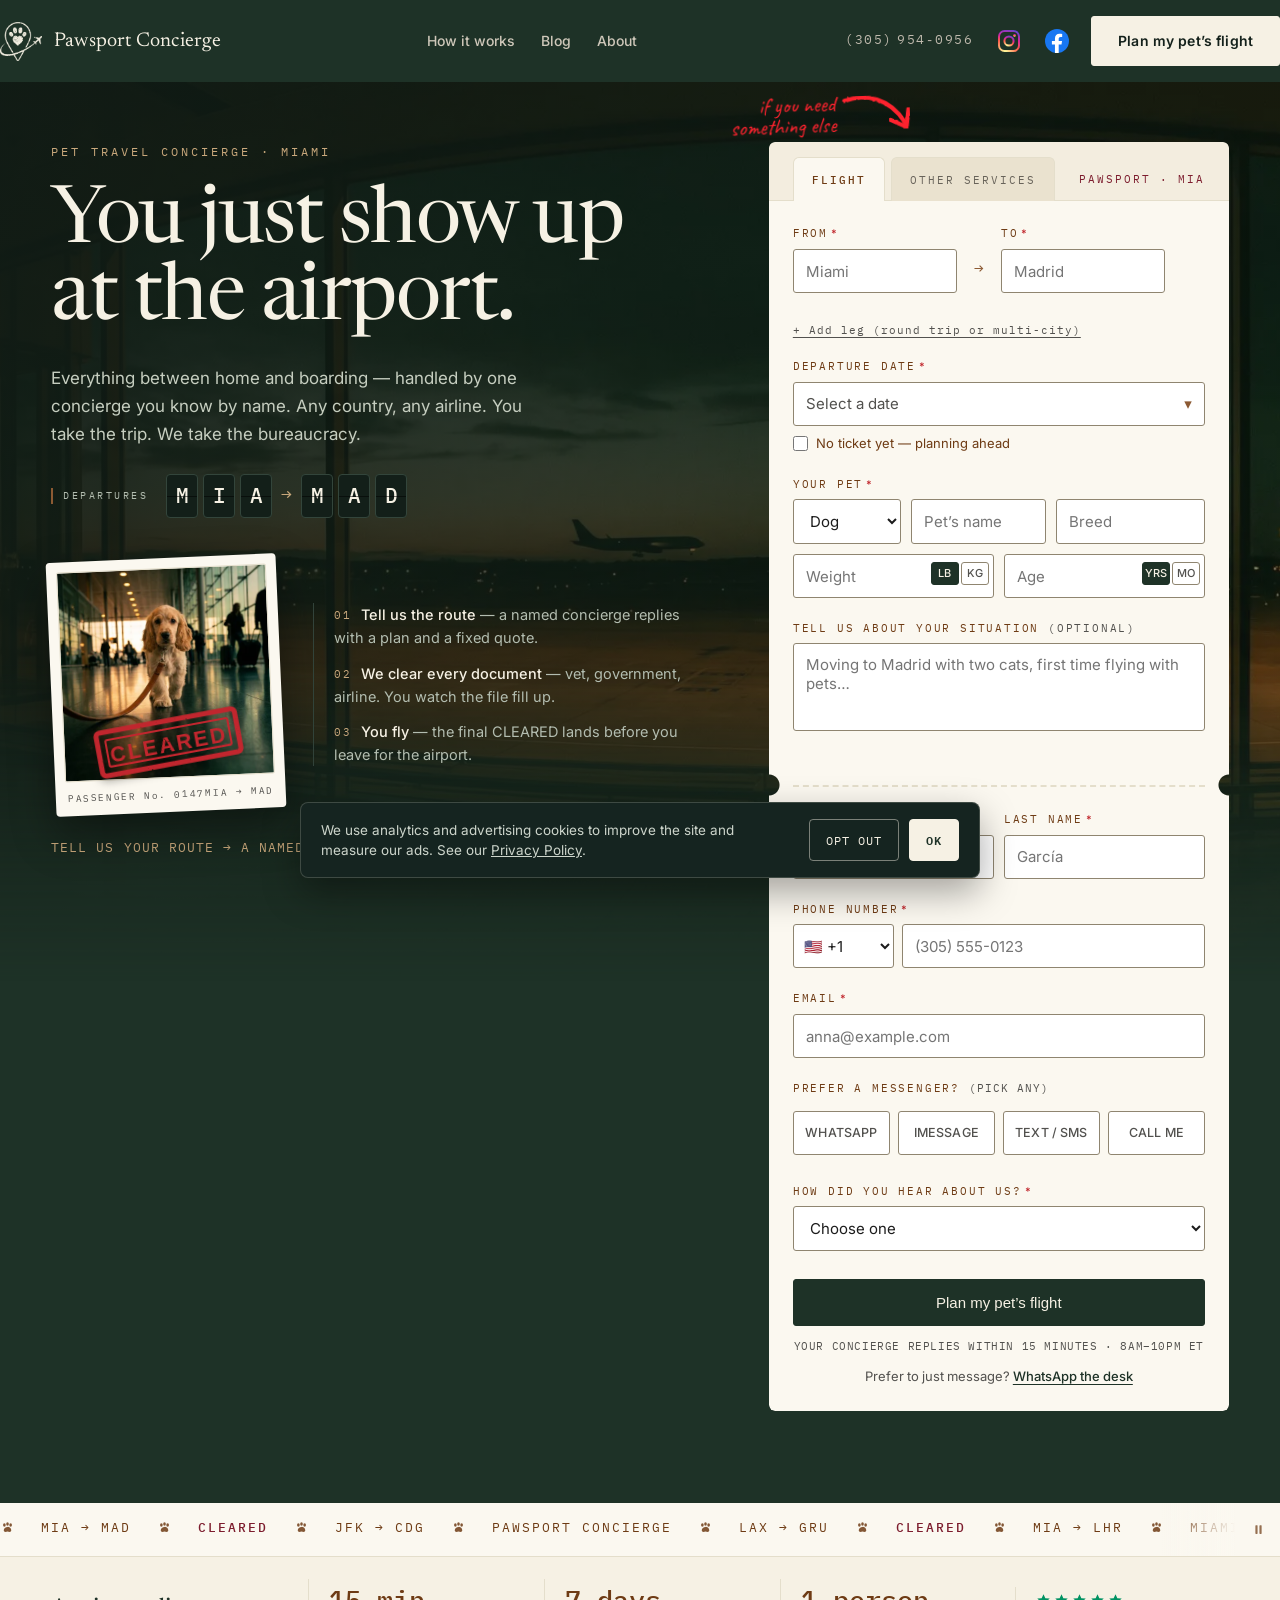
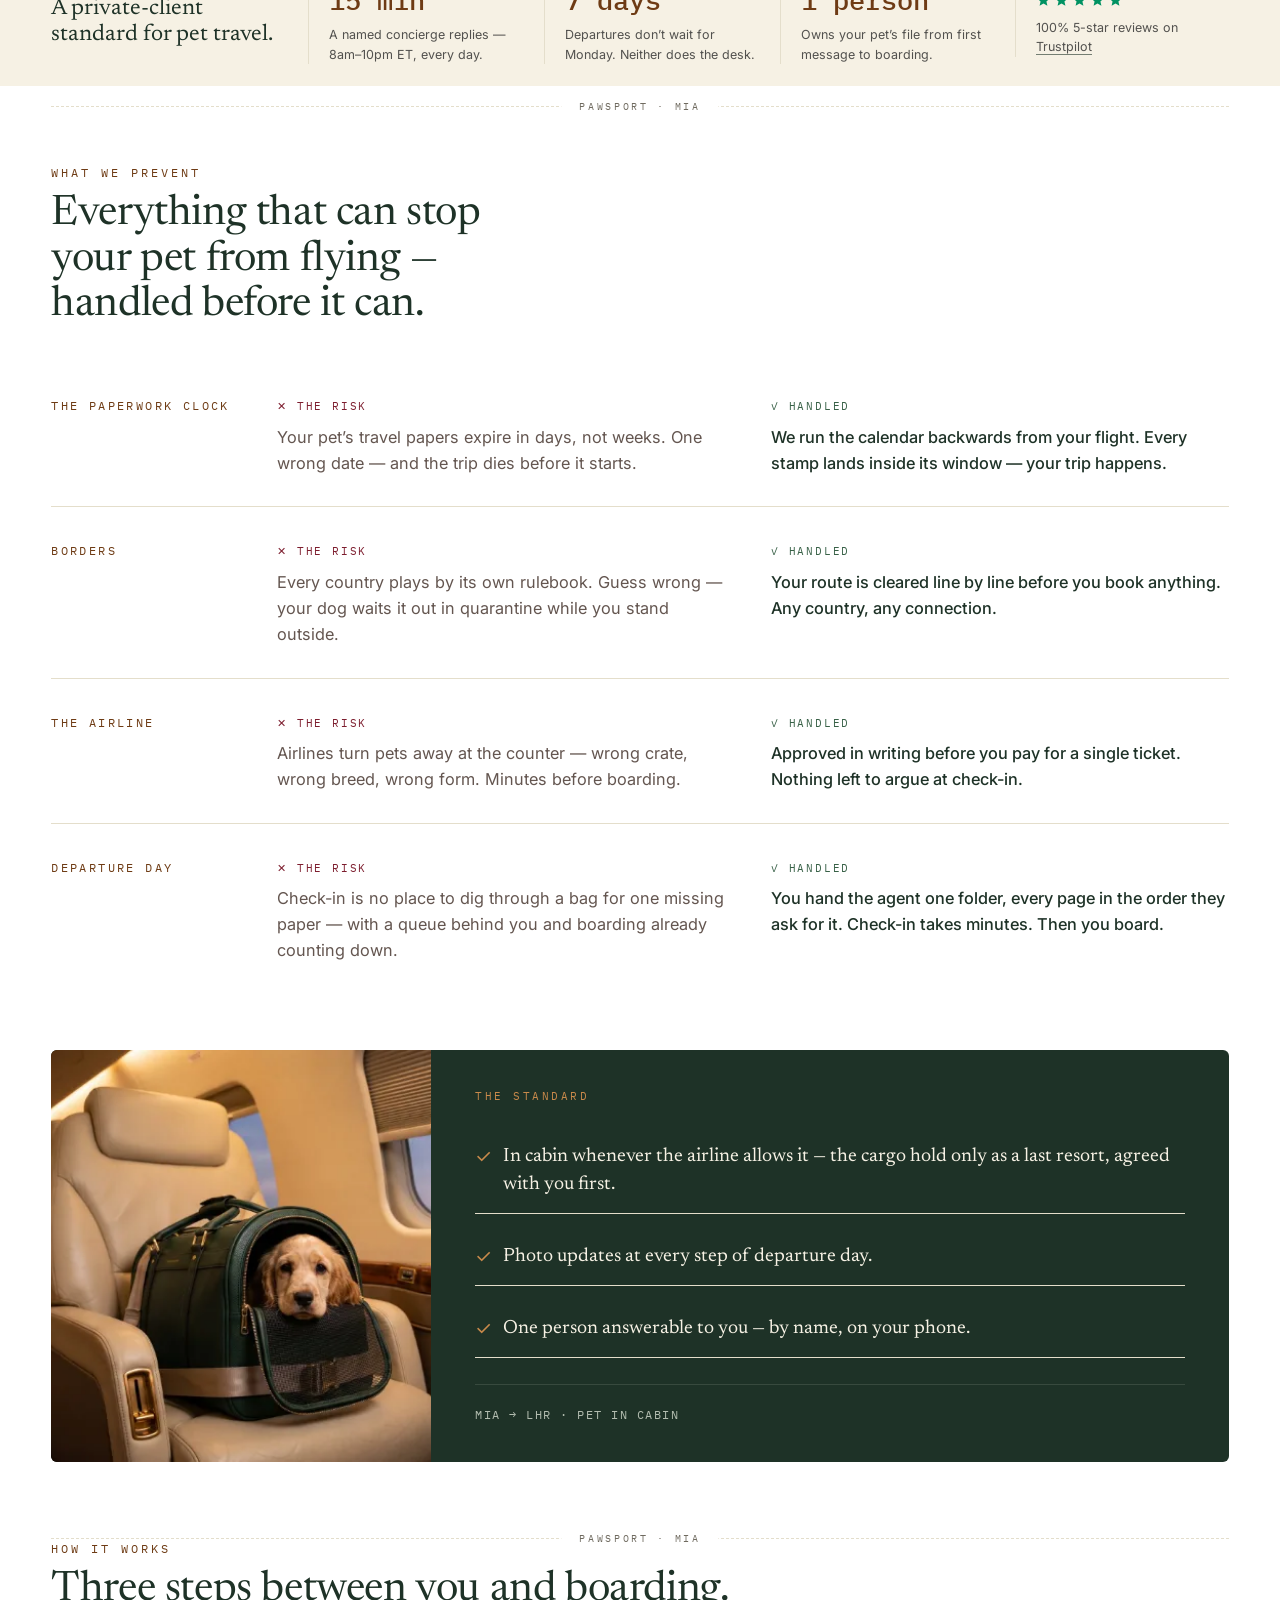
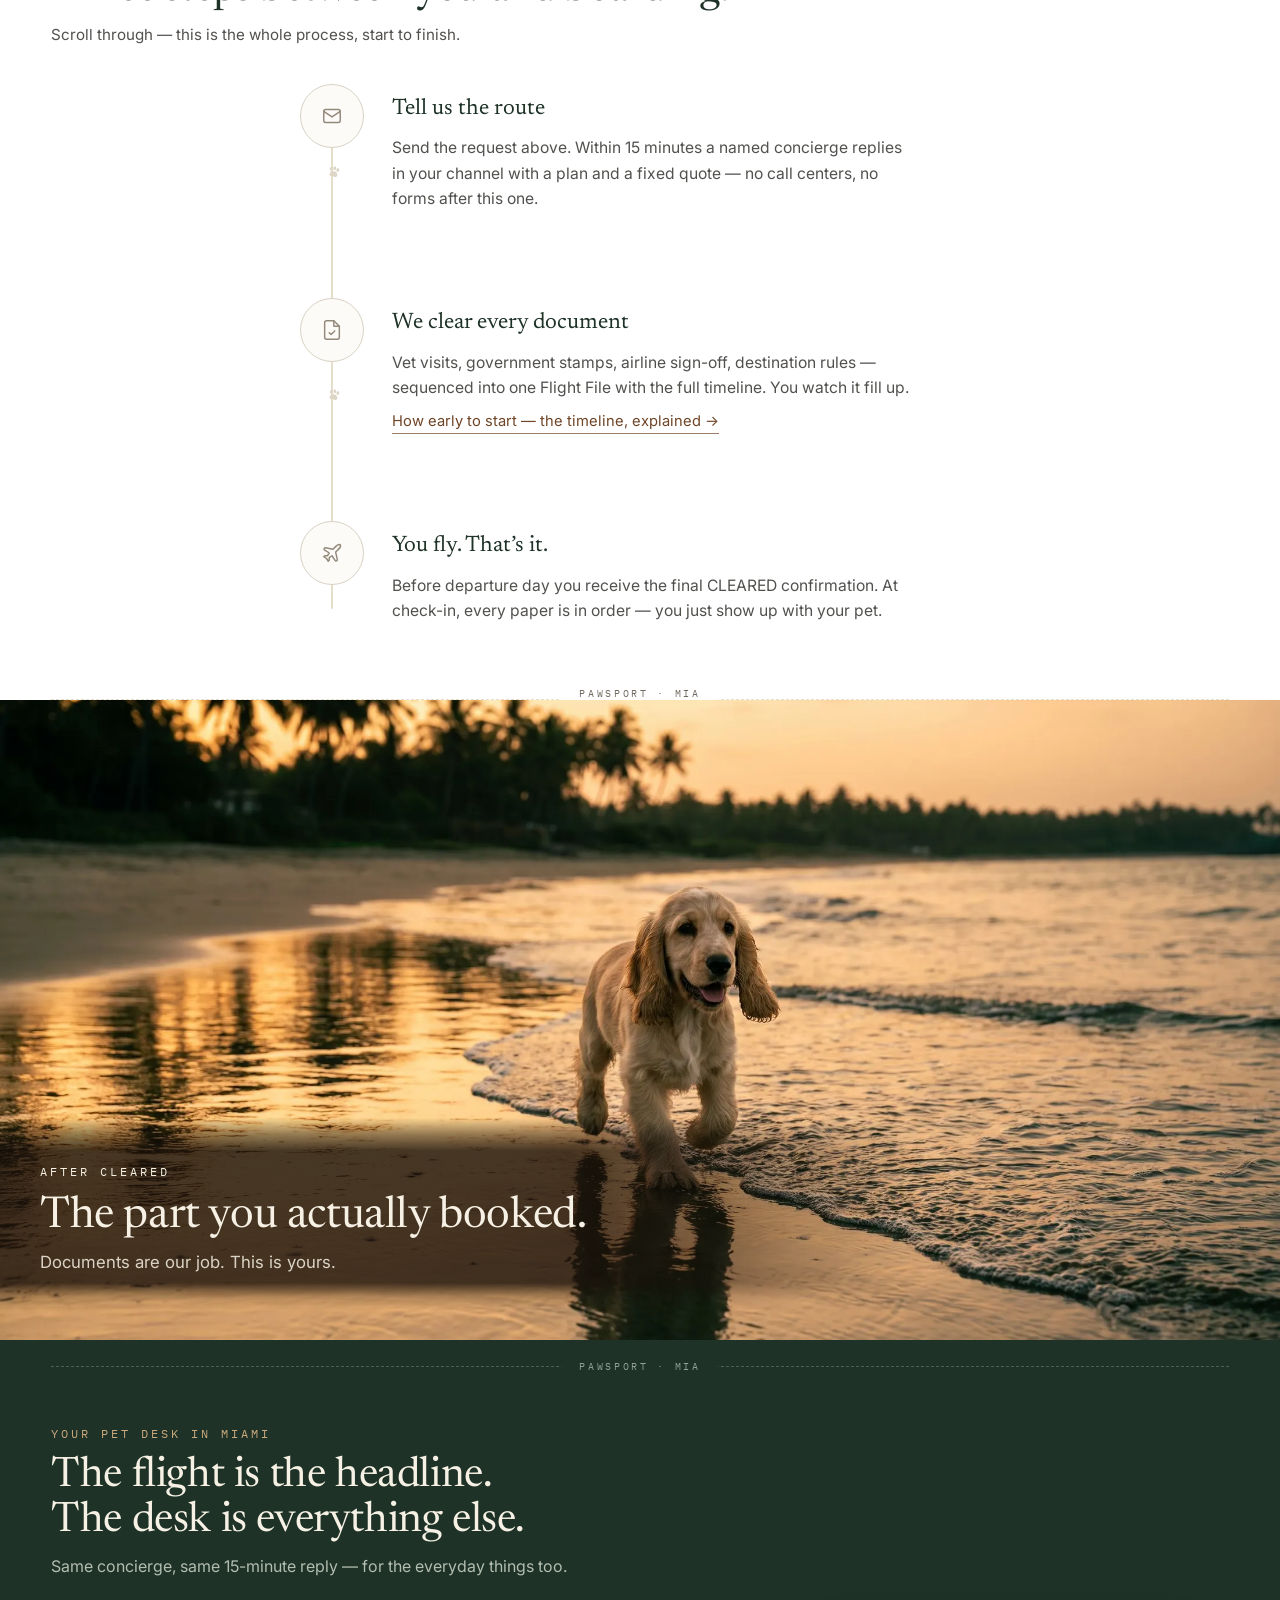
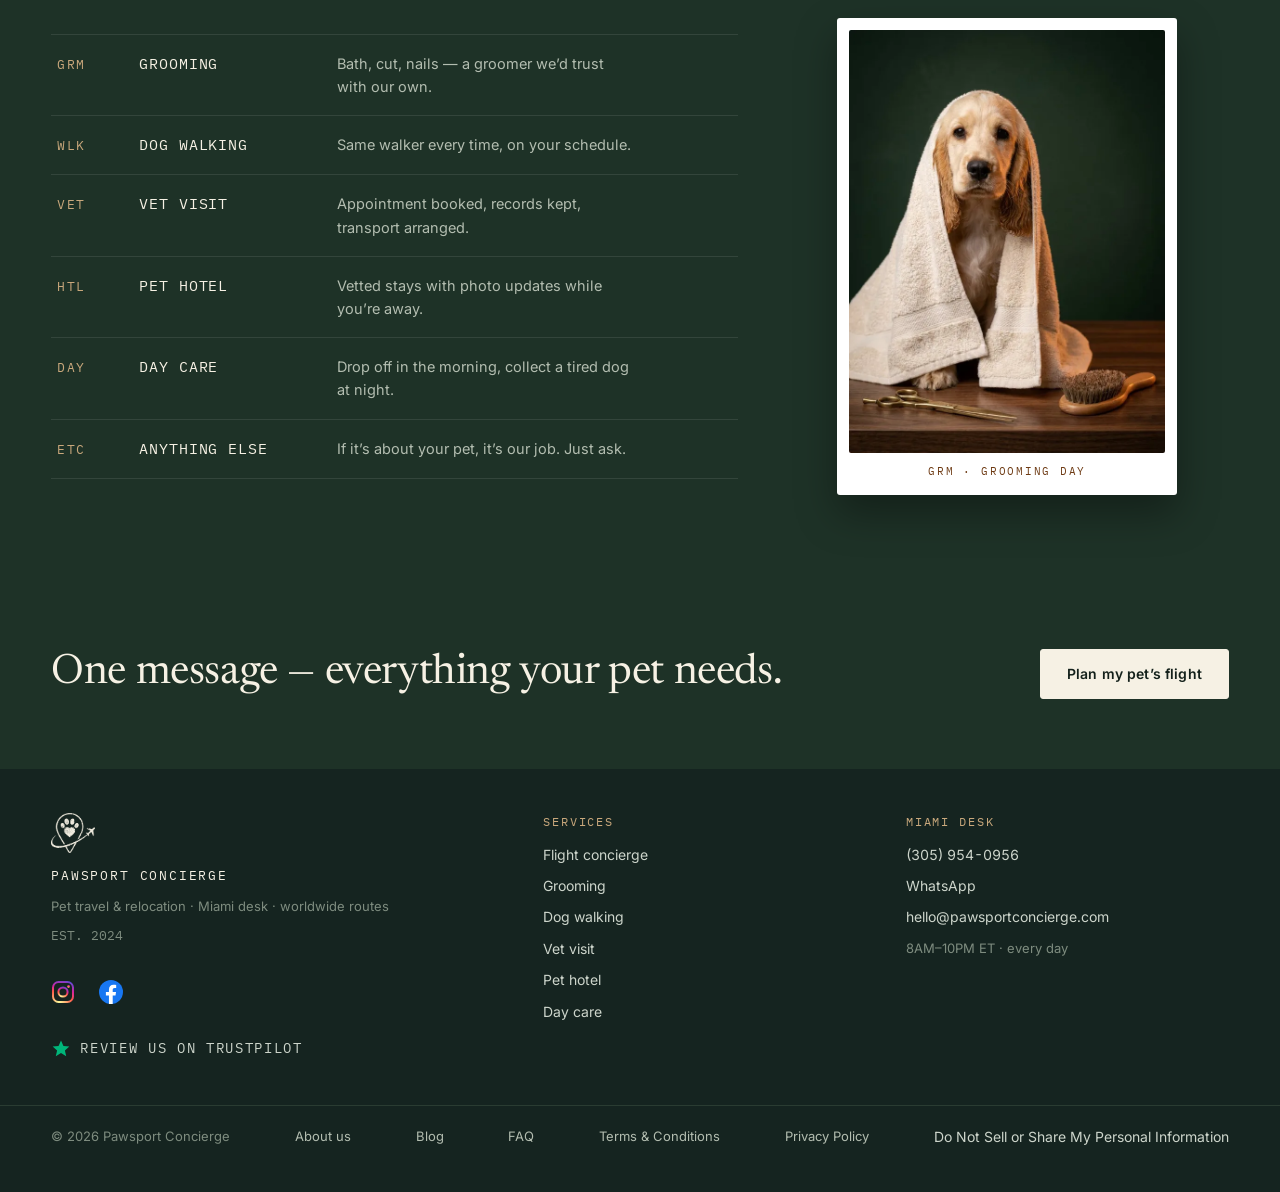
==== commit a983ffd5: "Rename pet name placeholder to "Pet's name" Co-Authored-By: Claude Fable 5.1 <noreply@anthropic.com>" ====
--- a/index.html
+++ b/index.html
@@ -1225,7 +1225,7 @@
             <select name="pet" aria-label="Pet type">
               <option>Dog</option><option>Cat</option><option>Other</option>
             </select>
-            <input type="text" name="pet_name" id="pet_name" placeholder="Name" aria-label="Pet name" autocomplete="off">
+            <input type="text" name="pet_name" id="pet_name" placeholder="Pet&rsquo;s name" aria-label="Pet name" autocomplete="off">
             <input type="text" name="breed" placeholder="Breed" aria-label="Breed" class="pet-breed">
           </div>
           <div class="pet-row pet-row-b">
@@ -1276,7 +1276,7 @@
             <select name="pet2" aria-label="Pet type">
               <option>Dog</option><option>Cat</option><option>Other</option>
             </select>
-            <input type="text" name="pet_name2" id="pet_name2" placeholder="Name" aria-label="Pet name" autocomplete="off">
+            <input type="text" name="pet_name2" id="pet_name2" placeholder="Pet&rsquo;s name" aria-label="Pet name" autocomplete="off">
             <input type="text" name="breed2" placeholder="Breed" aria-label="Breed" class="pet-breed" />
           </div>
           <div class="pet-row pet-row-b">
